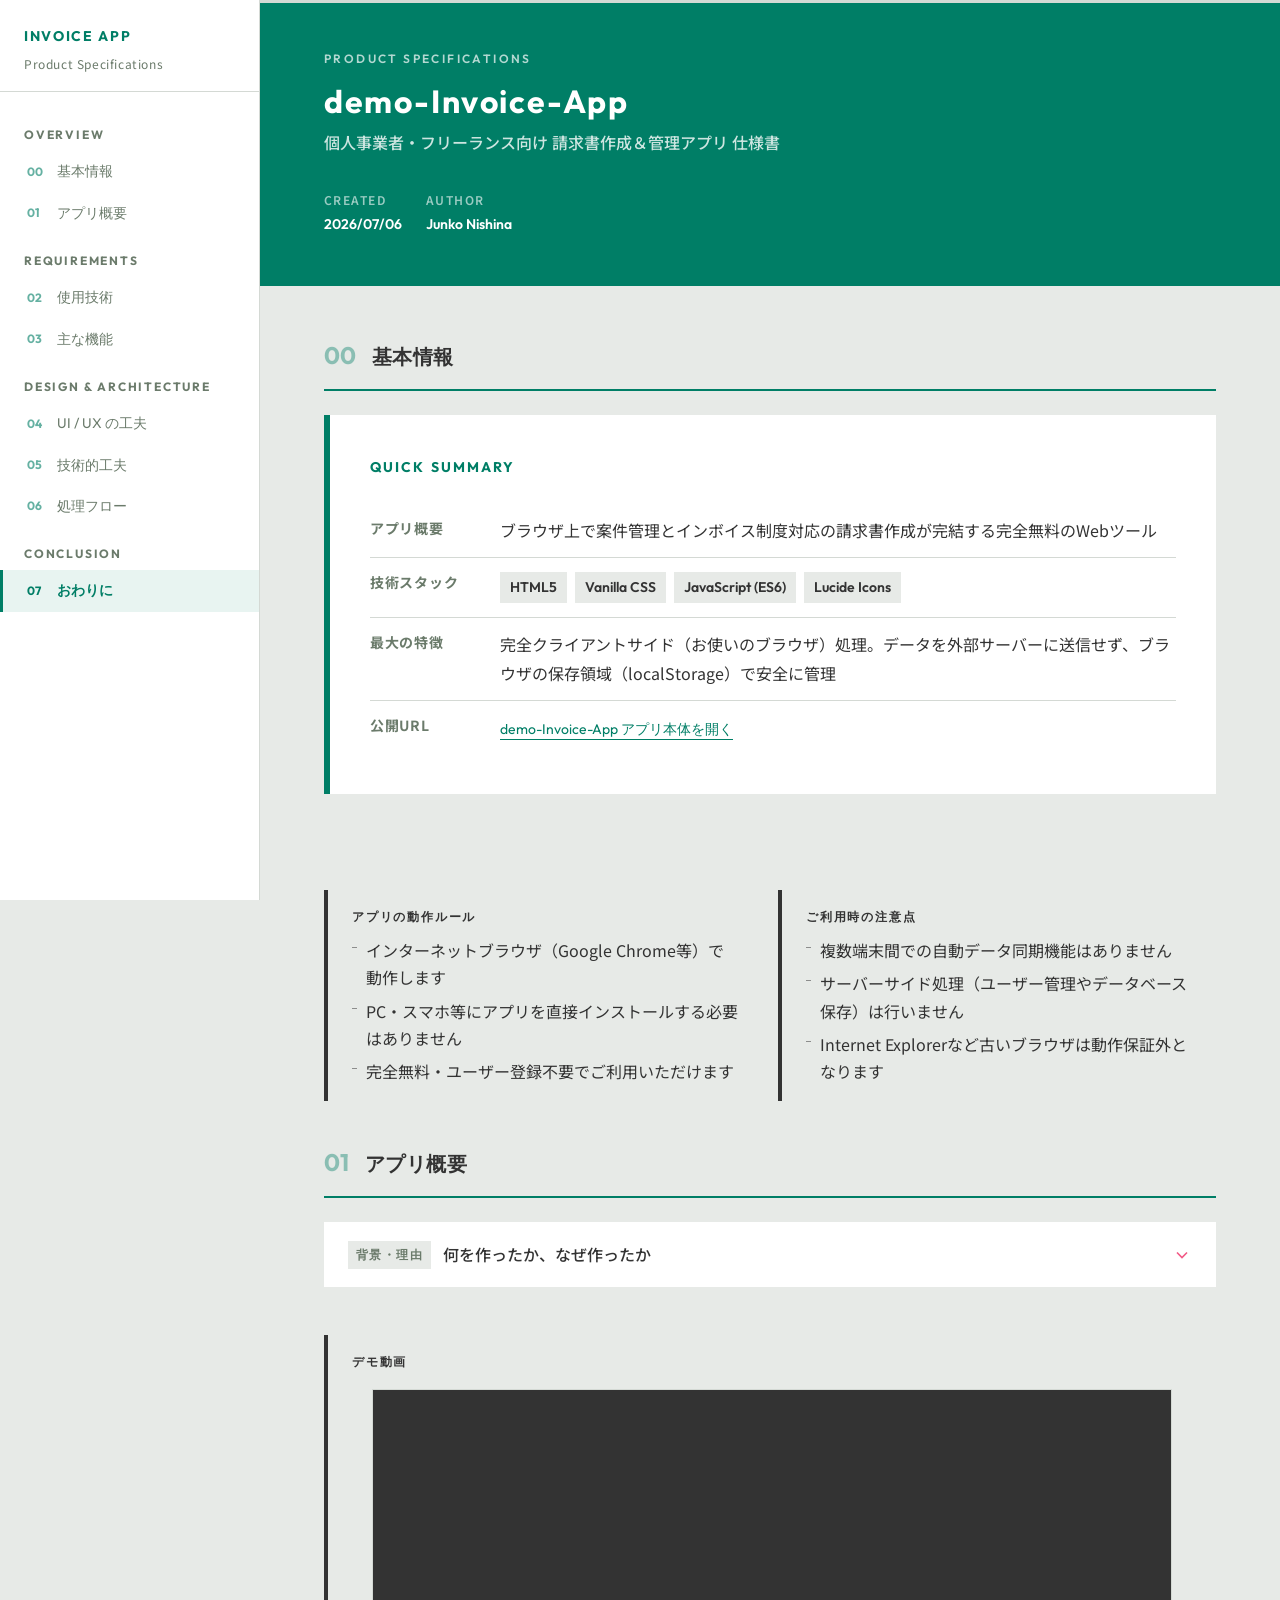
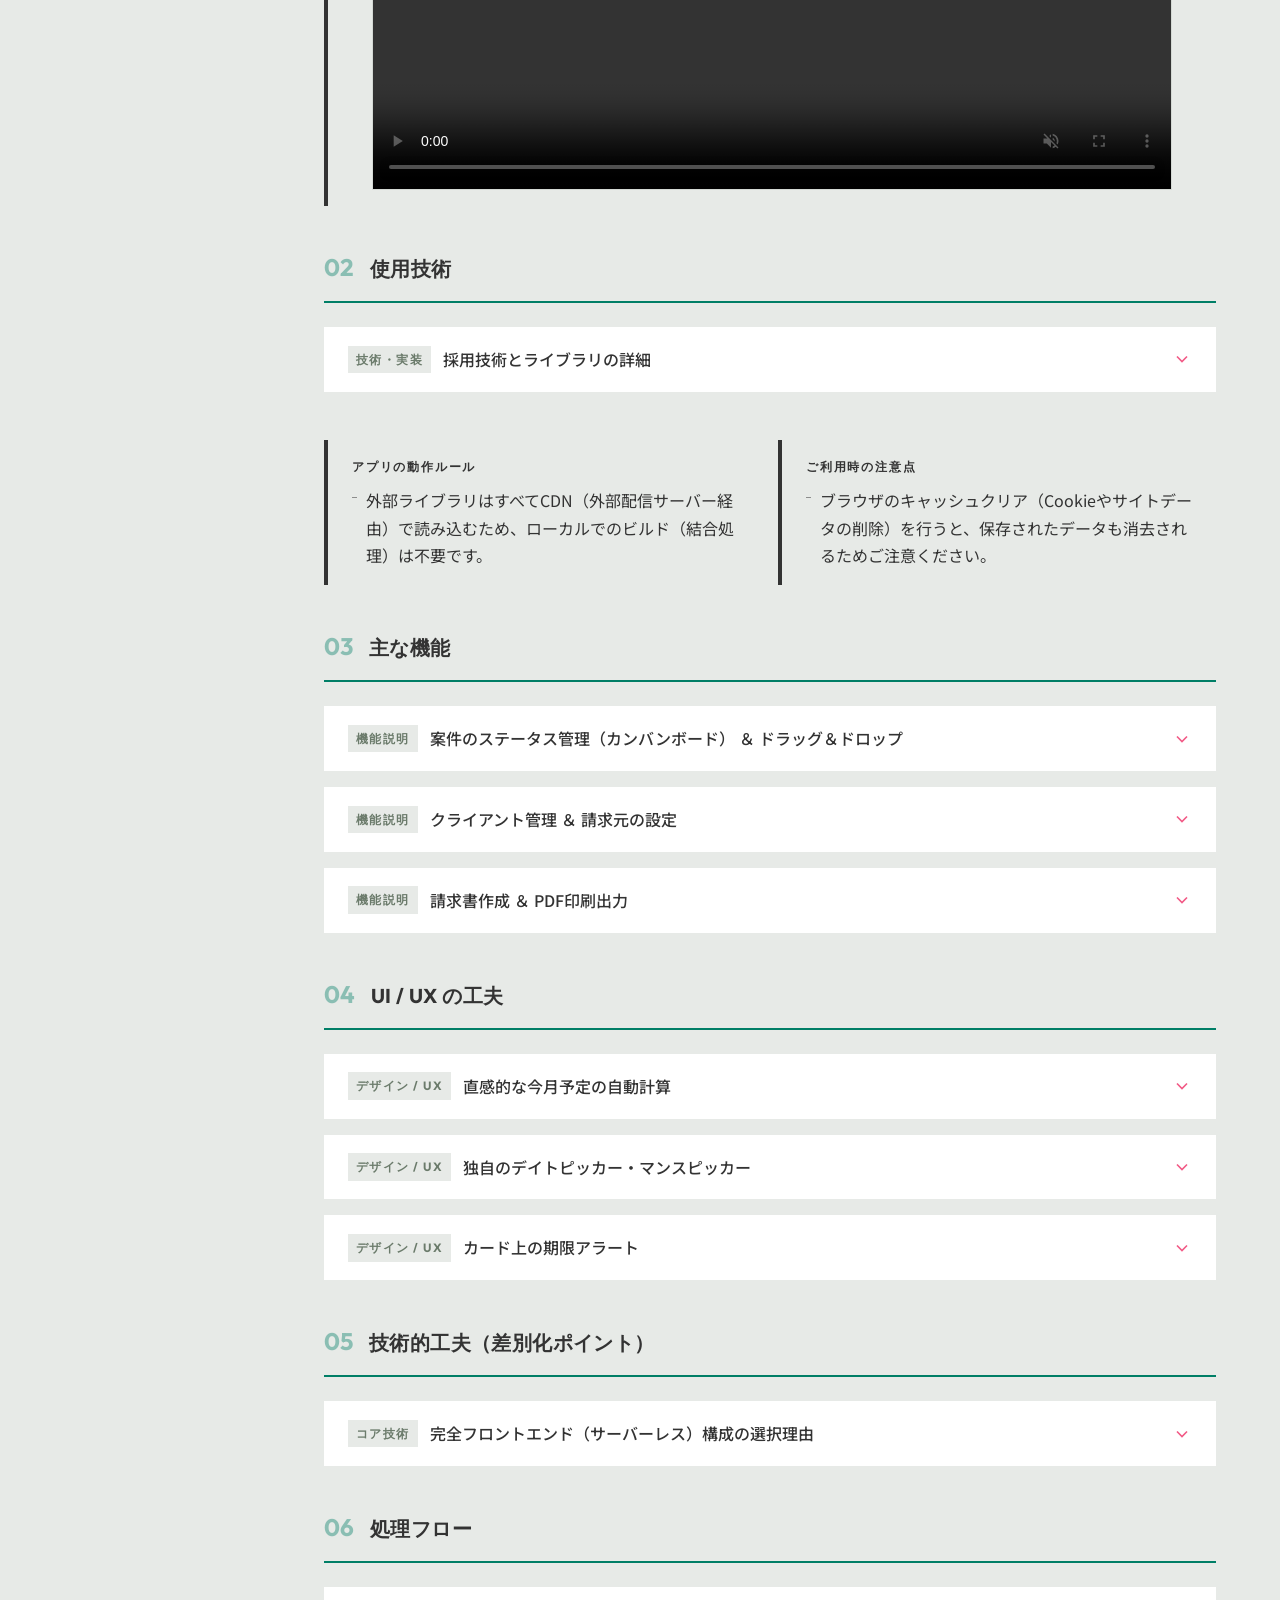
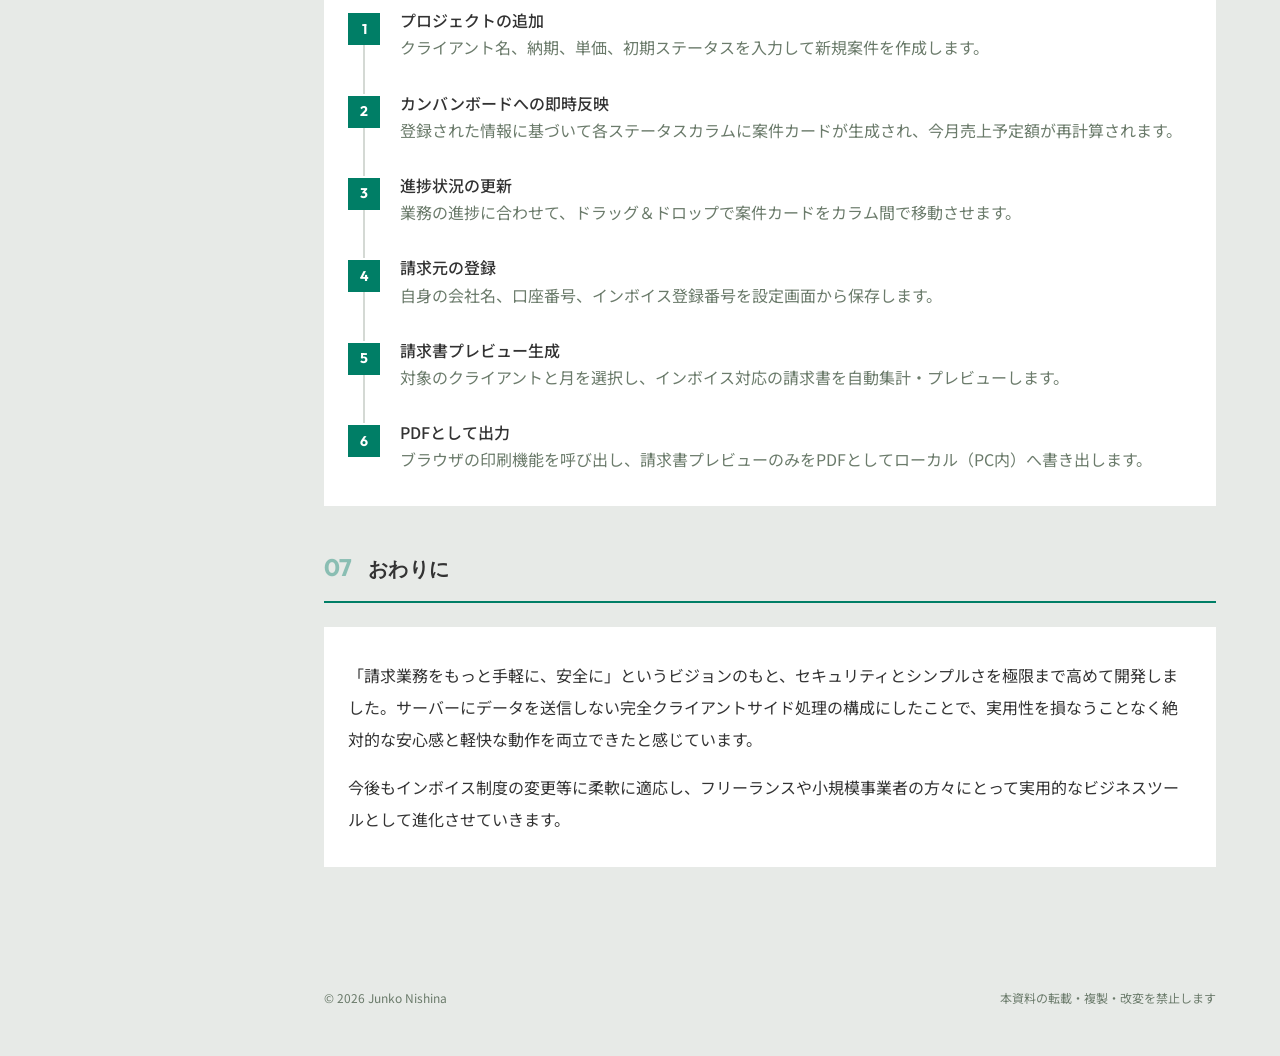
==== spec.html @ 84c7ccb5 "初回コミット" ====
<!DOCTYPE html>
<html lang="ja">
<head>
<meta charset="UTF-8">
<meta name="viewport" content="width=device-width, initial-scale=1.0">
<link rel="icon" href="favicon.png" type="image/png">
<link rel="apple-touch-icon" href="apple-touch-icon.png">
<title>仕様書 | INVOICE APP</title>
<link rel="preconnect" href="https://fonts.googleapis.com">
<link rel="preconnect" href="https://fonts.gstatic.com" crossorigin>
<link href="https://fonts.googleapis.com/css2?family=Noto+Sans+JP:wght@400;500;700&family=Outfit:wght@400;600;700&display=swap" rel="stylesheet">
<style>
  /* =============================================
     RESET & BASE
  ============================================= */
  *, *::before, *::after { box-sizing: border-box; margin: 0; padding: 0; }

  :root {
    /* 4色パレット（Junko指定） */
    --color-main:    #007E66;   /* メインカラー（ダークグリーン） */
    --color-base:    #FFFFFF;   /* ベースカラー（白） */
    --color-sub:     #E7EAE7;   /* サブカラー（ライトグレーグリーン） */
    --color-accent:  #F25A86;   /* アクセントカラー（ピンク） */
    --color-text:    #333333;   /* テキストカラー */
    /* 派生色（4色から計算） */
    --color-text-sub:      #6B7B6B;   /* --color-sub を暗くした補助テキスト */
    --color-border:        #D4D9D4;   /* --color-sub を少し濃くしたボーダー */
    --color-main-light:    #E8F4F1;   /* --color-main の極薄 */
    --color-accent-light:  #FDEEF4;   /* --color-accent の極薄 */
    --font-base:     'Noto Sans JP', 'Segoe UI', 'Hiragino Kaku Gothic ProN', 'Hiragino Sans', 'Yu Gothic', 'Meiryo', sans-serif;
    --font-accent:   'Outfit', 'Segoe UI', -apple-system, sans-serif;
    --sidebar-width: 260px;
  }

  html { scroll-behavior: smooth; }

  body {
    font-family: var(--font-base);
    font-size: 16px;
    line-height: 1.8;
    color: var(--color-text);
    background: var(--color-sub);
    min-height: 100vh;
  }

  /* =============================================
     LAYOUT SHELL
  ============================================= */
  .layout {
    display: flex;
    min-height: 100vh;
  }

  /* =============================================
     SIDEBAR
  ============================================= */
  .sidebar {
    position: fixed;
    top: 0;
    left: 0;
    width: var(--sidebar-width);
    height: 100vh;
    background: var(--color-base);
    display: flex;
    flex-direction: column;
    overflow: hidden;
    z-index: 100;
    border-right: 1px solid var(--color-border);
  }

  .sidebar__brand {
    padding: 24px 24px 16px;
    border-bottom: 1px solid var(--color-border);
    flex-shrink: 0;
  }

  .sidebar__app-name {
    font-family: var(--font-accent);
    font-size: 14px;
    font-weight: 700;
    letter-spacing: 0.12em;
    color: var(--color-main);
    text-transform: uppercase;
    text-decoration: none;
    display: block;
    opacity: 1;
    transition: opacity 0.15s;
  }

  .sidebar__app-name:hover {
    opacity: 0.7;
  }

  .sidebar__doc-type {
    font-size: 12px;
    color: var(--color-text-sub);
    letter-spacing: 0.05em;
    margin-top: 4px;
  }

  .sidebar__nav {
    flex: 1;
    overflow-y: auto;
    padding: 16px 0 24px;
  }

  .sidebar__nav::-webkit-scrollbar { width: 4px; }
  .sidebar__nav::-webkit-scrollbar-track { background: transparent; }
  .sidebar__nav::-webkit-scrollbar-thumb { background: var(--color-border); }

  .nav__section-label {
    font-family: var(--font-accent);
    font-size: 12px;
    font-weight: 700;
    letter-spacing: 0.15em;
    color: var(--color-text-sub);
    text-transform: uppercase;
    padding: 16px 24px 6px;
  }

  .nav__item {
    display: flex;
    align-items: center;
    gap: 10px;
    padding: 8px 24px;
    font-family: var(--font-accent);
    font-size: 14px;
    color: var(--color-text-sub);
    text-decoration: none;
    cursor: pointer;
    transition: background 0.15s, color 0.15s;
    border-left: 3px solid transparent;
  }

  .nav__item:hover {
    background: var(--color-sub);
    color: var(--color-text);
  }

  .nav__item.is-active {
    background: var(--color-main-light);
    color: var(--color-main);
    border-left-color: var(--color-main);
    font-weight: 700;
  }

  .nav__item-num {
    font-family: var(--font-accent);
    font-size: 12px;
    font-weight: 700;
    color: var(--color-main);
    opacity: 0.6;
    min-width: 20px;
  }

  .nav__item.is-active .nav__item-num { opacity: 1; }

  /* =============================================
     MAIN CONTENT
  ============================================= */
  .main {
    margin-left: var(--sidebar-width);
    flex: 1;
    min-width: 0;
  }

  /* =============================================
     PAGE HEADER
  ============================================= */
  .page-header {
    background: var(--color-main);
    padding: 48px 64px;
  }

  .page-header__eyebrow {
    font-family: var(--font-accent);
    font-size: 12px;
    font-weight: 600;
    letter-spacing: 0.2em;
    color: rgba(255,255,255,0.7);
    text-transform: uppercase;
    margin-bottom: 12px;
  }

  .page-header__title {
    font-family: var(--font-accent);
    font-size: 32px;
    font-weight: 700;
    color: var(--color-base);
    letter-spacing: 0.05em;
    line-height: 1.2;
  }

  .page-header__subtitle {
    font-size: 16px;
    color: rgba(255,255,255,0.8);
    margin-top: 8px;
    font-weight: 500;
  }

  .page-header__meta {
    display: flex;
    gap: 24px;
    margin-top: 32px;
    flex-wrap: wrap;
  }

  .meta-badge {
    display: flex;
    flex-direction: column;
    gap: 2px;
  }

  .meta-badge__label {
    font-size: 12px;
    letter-spacing: 0.12em;
    color: rgba(255,255,255,0.6);
    text-transform: uppercase;
    font-weight: 600;
  }

  .meta-badge__value {
    font-family: var(--font-accent);
    font-size: 14px;
    color: var(--color-base);
    font-weight: 600;
  }

  /* =============================================
     CONTENT AREA
  ============================================= */
  .content {
    padding: 48px 64px;
  }

  /* =============================================
     APP CARD (Section 0)
  ============================================= */
  .app-card {
    background: var(--color-base);
    padding: 40px;
    margin-bottom: 48px;
    border-left: 6px solid var(--color-main);
  }

  .app-card__title {
    font-family: var(--font-accent);
    font-size: 14px;
    font-weight: 700;
    letter-spacing: 0.15em;
    color: var(--color-main);
    text-transform: uppercase;
    margin-bottom: 24px;
  }

  .app-card__table {
    width: 100%;
    border-collapse: collapse;
  }

  .app-card__table tr {
    border-bottom: 1px solid var(--color-border);
  }

  .app-card__table tr:last-child { border-bottom: none; }

  .app-card__table th {
    font-size: 14px;
    font-weight: 700;
    color: var(--color-text-sub);
    letter-spacing: 0.05em;
    padding: 12px 16px 12px 0;
    text-align: left;
    white-space: nowrap;
    width: 130px;
    vertical-align: top;
  }

  .app-card__table td {
    font-size: 16px;
    color: var(--color-text);
    padding: 12px 0;
    vertical-align: top;
  }

  .tech-tag {
    display: inline-block;
    background: var(--color-sub);
    color: var(--color-text);
    font-size: 14px;
    padding: 3px 10px;
    font-family: var(--font-accent);
    font-weight: 600;
    margin: 2px 4px 2px 0;
  }

  .url-link {
    font-family: var(--font-accent);
    font-size: 14px;
    color: var(--color-main);
    text-decoration: none;
    border-bottom: 1px solid var(--color-main);
    padding-bottom: 1px;
  }

  /* =============================================
     SECTION
  ============================================= */
  .spec-section {
    margin-bottom: 40px;
    scroll-margin-top: 24px;
  }

  .section-header {
    display: flex;
    align-items: baseline;
    gap: 16px;
    margin-bottom: 24px;
    padding-bottom: 12px;
    border-bottom: 2px solid var(--color-main);
  }

  .section-num {
    font-family: var(--font-accent);
    font-size: 24px;
    font-weight: 700;
    color: var(--color-main);
    opacity: 0.4;
  }

  .section-title {
    font-family: var(--font-accent);
    font-size: 20px;
    font-weight: 700;
    color: var(--color-text);
    letter-spacing: 0.02em;
  }

  .section-body {
    display: flex;
    flex-direction: column;
    gap: 16px;
  }

  /* =============================================
     ACCORDION
  ============================================= */
  .accordion {
    background: var(--color-base);
    overflow: hidden;
  }

  .accordion__trigger {
    width: 100%;
    display: flex;
    align-items: center;
    justify-content: space-between;
    padding: 18px 24px;
    background: none;
    border: none;
    cursor: pointer;
    text-align: left;
    gap: 12px;
    transition: background 0.15s;
  }

  .accordion__trigger:hover { background: var(--color-main-light); }

  .accordion__trigger-left {
    display: flex;
    align-items: center;
    gap: 12px;
  }

  .accordion__tag {
    font-family: var(--font-accent);
    font-size: 12px;
    font-weight: 700;
    letter-spacing: 0.12em;
    text-transform: uppercase;
    padding: 3px 8px;
    white-space: nowrap;
    background: var(--color-sub);
    color: var(--color-text-sub);
  }

  .accordion__title {
    font-size: 16px;
    font-weight: 500;
    color: var(--color-text);
  }

  .accordion__icon {
    width: 20px;
    height: 20px;
    flex-shrink: 0;
    color: var(--color-accent);
    transition: transform 0.25s ease;
  }

  .accordion.is-open .accordion__icon { transform: rotate(180deg); }

  .accordion__body {
    display: none;
    padding: 12px 24px 24px;
    animation: fadeIn 0.2s ease;
  }

  .accordion.is-open .accordion__body { display: block; }

  @keyframes fadeIn {
    from { opacity: 0; transform: translateY(-4px); }
    to   { opacity: 1; transform: translateY(0); }
  }

  .accordion__body p {
    font-size: 16px;
    line-height: 1.9;
    color: var(--color-text);
    margin-bottom: 12px;
  }

  .accordion__body p:last-child { margin-bottom: 0; }

  /* =============================================
     SPEC BLOCKS
  ============================================= */
  .block-grid {
    display: grid;
    grid-template-columns: 1fr 1fr;
    gap: 16px;
  }

  .spec-block {
    padding: 16px 24px;
    background: transparent;
    border-left: 4px solid var(--color-text);
  }

  .accordion + .spec-block,
  .accordion + .block-grid,
  .app-card + .spec-block,
  .app-card + .block-grid {
    margin-top: 32px;
  }

  .spec-block__label {
    font-family: var(--font-accent);
    font-size: 12px;
    font-weight: 700;
    letter-spacing: 0.15em;
    text-transform: uppercase;
    margin-bottom: 10px;
    color: var(--color-text);
  }

  .spec-block ul {
    list-style: none;
    display: flex;
    flex-direction: column;
    gap: 6px;
  }

  .spec-block li {
    font-size: 16px;
    line-height: 1.7;
    color: var(--color-text);
    padding-left: 14px;
    position: relative;
  }

  .spec-block li::before {
    content: '';
    position: absolute;
    left: 0;
    top: 10px;
    width: 5px;
    height: 1px;
    background: currentColor;
    opacity: 0.5;
  }

  /* =============================================
     FLOW DIAGRAM
  ============================================= */
  .flow {
    display: flex;
    flex-direction: column;
    gap: 0;
    background: var(--color-base);
    padding: 24px 24px 32px;
  }

  .flow-step {
    display: flex;
    align-items: flex-start;
    gap: 20px;
  }

  .flow-step__left {
    display: flex;
    flex-direction: column;
    align-items: center;
    flex-shrink: 0;
    align-self: stretch;
  }

  .flow-step__num {
    width: 32px;
    height: 32px;
    background: var(--color-main);
    color: var(--color-base);
    font-family: var(--font-accent);
    font-size: 14px;
    font-weight: 700;
    display: flex;
    align-items: center;
    justify-content: center;
    flex-shrink: 0;
    margin-top: 2px;
  }

  .flow-step__line {
    width: 2px;
    flex: 1;
    min-height: 32px;
    background: var(--color-border);
    margin: 0 auto;
  }

  .flow-step:last-child .flow-step__line { display: none; }

  .flow-step__content {
    padding-top: 0;
    padding-bottom: 32px;
  }

  .flow-step:last-child .flow-step__content { padding-bottom: 0; }

  .flow-step__title {
    font-size: 16px;
    font-weight: 500;
    color: var(--color-text);
    margin-bottom: 4px;
    line-height: 1.2;
  }

  .flow-step__desc {
    font-size: 16px;
    color: var(--color-text-sub);
    line-height: 1.7;
  }

  .demo-video-wrapper {
    position: relative;
    width: 100%;
    max-width: 800px;
    margin: 16px auto 0 auto;
  }

  .demo-video-wrapper video {
    width: 100%;
    height: auto;
    display: block;
    border: 1px solid var(--color-border);
  }

  /* =============================================
     PAGE FOOTER
  ============================================= */
  .page-footer {
    padding: 32px 64px 48px;
    display: flex;
    justify-content: space-between;
    align-items: center;
    font-size: 12px;
    color: var(--color-text-sub);
  }

  /* =============================================
     PROGRESS BAR
  ============================================= */
  .reading-progress {
    position: fixed;
    top: 0;
    left: var(--sidebar-width);
    right: 0;
    height: 3px;
    background: var(--color-border);
    z-index: 200;
  }

  .reading-progress__bar {
    height: 100%;
    background: var(--color-main);
    width: 0%;
    transition: width 0.1s linear;
  }

  /* =============================================
     RESPONSIVE
  ============================================= */
  @media (min-width: 1440px) {
    :root { --sidebar-width: 280px; }
    .content { padding: 56px 80px; }
    .page-header { padding: 56px 80px; }
    .page-footer { padding: 24px 80px; }
  }

  @media (max-width: 1023px) {
    :root { --sidebar-width: 220px; }
    .content { padding: 32px 40px; }
    .page-header { padding: 40px; }
    .page-footer { padding: 20px 40px; }
    .block-grid { grid-template-columns: 1fr; }
  }

  @media (max-width: 767px) {
    .sidebar {
      transform: translateX(-100%);
      transition: transform 0.3s ease;
    }
    .sidebar.is-open { transform: translateX(0); }

    .main { margin-left: 0; }
    .page-footer {
      padding: 16px 20px 24px;
      flex-direction: column;
      gap: 4px;
      text-align: center;
      font-size: 11px;
    }
    .reading-progress { left: 0; }
    .page-header { padding: 56px 20px 32px; }
    .page-header__title { font-size: 24px; }
    .section-title { font-size: 16px; }
    .section-num { font-size: 18px; }
    .accordion__title, .flow-step__title { font-size: 14px; }
    .accordion__body p, .spec-block li, .flow-step__desc, .app-card__table td, #sec-7 .section-body p { font-size: 14px; }
    .nav__item, .app-card__table th, .meta-badge__value, .tech-tag, .url-link, .flow-step__num { font-size: 13px; }
    .sidebar__doc-type, .nav__section-label, .nav__item-num, .meta-badge__label, .accordion__tag, .spec-block__label { font-size: 11px; }
    .content { padding: 24px 20px; }

    .menu-toggle {
      display: flex !important;
    }
  }

  /* =============================================
     UI BUTTONS (MOBILE ONLY)
  ============================================= */
  .menu-toggle {
    position: fixed;
    top: 12px;
    right: 12px;
    width: 40px;
    height: 40px;
    background: var(--color-main);
    color: var(--color-base);
    border: none;
    display: none;
    align-items: center;
    justify-content: center;
    z-index: 300;
    cursor: pointer;
  }

  .menu-toggle svg {
    width: 24px;
    height: 24px;
    fill: none;
    stroke: currentColor;
    stroke-width: 2;
  }

  .scroll-top-btn {
    position: fixed;
    bottom: 20px;
    right: 20px;
    width: 44px;
    height: 44px;
    background: var(--color-main);
    color: var(--color-base);
    border: none;
    border-radius: 0;
    display: none;
    align-items: center;
    justify-content: center;
    z-index: 200;
    cursor: pointer;
    opacity: 0;
    transform: translateY(10px);
    transition: opacity 0.25s, transform 0.25s;
  }

  .scroll-top-btn.is-visible {
    opacity: 1;
    transform: translateY(0);
  }

  .scroll-top-btn svg {
    width: 20px;
    height: 20px;
    fill: none;
    stroke: currentColor;
    stroke-width: 2;
  }

  /* OVERLAY FOR MOBILE SIDEBAR */
  .sidebar-overlay {
    position: fixed;
    top: 0;
    left: 0;
    width: 100vw;
    height: 100vh;
    background: rgba(0,0,0,0.4);
    z-index: 90;
    display: none;
  }

  .sidebar-overlay.is-active {
    display: block;
  }

  /* =============================================
     PRINT STYLES
  ============================================= */
  @media print {
    .sidebar, .reading-progress, .menu-toggle, .scroll-top-btn, .sidebar-overlay { display: none !important; }
    .main { margin-left: 0; }
    .accordion__body { display: block !important; }
    .accordion__icon { display: none; }
    .page-header { background: none; padding: 0 0 24px; border-bottom: 2px solid #000; }
    .page-header__title, .page-header__subtitle { color: #000; }
  }
</style>
</head>
<body>

<!-- READING PROGRESS -->
<div class="reading-progress" role="progressbar" aria-valuemin="0" aria-valuemax="100">
  <div class="reading-progress__bar" id="progressBar"></div>
</div>

<!-- MOBILE MENU TOGGLE -->
<button class="menu-toggle" id="menuToggle" aria-label="メニューを開閉する" aria-controls="sidebar">
  <svg viewBox="0 0 24 24"><path d="M3 12h18M3 6h18M3 18h18" stroke-linecap="round"/></svg>
</button>

<div class="sidebar-overlay" id="overlay"></div>

<!-- SHELL LAYOUT -->
<div class="layout">

  <!-- SIDEBAR (NAVIGATION) -->
  <aside class="sidebar" id="sidebar">
    <div class="sidebar__brand">
      <a href="#" class="sidebar__app-name">Invoice App</a>
      <div class="sidebar__doc-type">Product Specifications</div>
    </div>
    <nav class="sidebar__nav">
      <div class="nav__section-label">Overview</div>
      <a class="nav__item" id="nav-0" href="#sec-0">
        <span class="nav__item-num">00</span> 基本情報
      </a>
      <a class="nav__item" id="nav-1" href="#sec-1">
        <span class="nav__item-num">01</span> アプリ概要
      </a>

      <div class="nav__section-label">Requirements</div>
      <a class="nav__item" id="nav-2" href="#sec-2">
        <span class="nav__item-num">02</span> 使用技術
      </a>
      <a class="nav__item" id="nav-3" href="#sec-3">
        <span class="nav__item-num">03</span> 主な機能
      </a>

      <div class="nav__section-label">Design & Architecture</div>
      <a class="nav__item" id="nav-4" href="#sec-4">
        <span class="nav__item-num">04</span> UI / UX の工夫
      </a>
      <a class="nav__item" id="nav-5" href="#sec-5">
        <span class="nav__item-num">05</span> 技術的工夫
      </a>
      <a class="nav__item" id="nav-6" href="#sec-6">
        <span class="nav__item-num">06</span> 処理フロー
      </a>

      <div class="nav__section-label">Conclusion</div>
      <a class="nav__item" id="nav-7" href="#sec-7">
        <span class="nav__item-num">07</span> おわりに
      </a>
    </nav>
  </aside>

  <!-- MAIN COLUMN -->
  <div class="main">

    <!-- PAGE HEADER -->
    <header class="page-header">
      <div class="page-header__eyebrow">Product Specifications</div>
      <h1 class="page-header__title">demo-Invoice-App</h1>
      <p class="page-header__subtitle">個人事業者・フリーランス向け 請求書作成＆管理アプリ 仕様書</p>
      <div class="page-header__meta">
        <div class="meta-badge">
          <span class="meta-badge__label">Created</span>
          <span class="meta-badge__value">2026/07/06</span>
        </div>
        <div class="meta-badge">
          <span class="meta-badge__label">Author</span>
          <span class="meta-badge__value">Junko Nishina</span>
        </div>
      </div>
    </header>

    <!-- CONTENT AREA -->
    <main class="content">

      <!-- ================================
           SECTION 0: 基本情報
      ================================ -->
      <section class="spec-section" id="sec-0" aria-labelledby="title-0">
        <div class="section-header">
          <span class="section-num">00</span>
          <h2 class="section-title" id="title-0">基本情報</h2>
        </div>
        <div class="section-body">
          <div class="app-card">
            <div class="app-card__title">Quick Summary</div>
            <table class="app-card__table">
              <tr>
                <th>アプリ概要</th>
                <td>ブラウザ上で案件管理とインボイス制度対応の請求書作成が完結する完全無料のWebツール</td>
              </tr>
              <tr>
                <th>技術スタック</th>
                <td>
                  <span class="tech-tag">HTML5</span>
                  <span class="tech-tag">Vanilla CSS</span>
                  <span class="tech-tag">JavaScript (ES6)</span>
                  <span class="tech-tag">Lucide Icons</span>
                </td>
              </tr>
              <tr>
                <th>最大の特徴</th>
                <td>完全クライアントサイド（お使いのブラウザ）処理。データを外部サーバーに送信せず、ブラウザの保存領域（localStorage）で安全に管理</td>
              </tr>
              <tr>
                <th>公開URL</th>
                <td><a href="./index.html" class="url-link">demo-Invoice-App アプリ本体を開く</a></td>
              </tr>
            </table>
          </div>

          <div class="block-grid">
            <div class="spec-block spec-block--premise">
              <div class="spec-block__label">アプリの動作ルール</div>
              <ul>
                <li>インターネットブラウザ（Google Chrome等）で動作します</li>
                <li>PC・スマホ等にアプリを直接インストールする必要はありません</li>
                <li>完全無料・ユーザー登録不要でご利用いただけます</li>
              </ul>
            </div>
            <div class="spec-block spec-block--constraint">
              <div class="spec-block__label">ご利用時の注意点</div>
              <ul>
                <li>複数端末間での自動データ同期機能はありません</li>
                <li>サーバーサイド処理（ユーザー管理やデータベース保存）は行いません</li>
                <li>Internet Explorerなど古いブラウザは動作保証外となります</li>
              </ul>
            </div>
          </div>
        </div>
      </section>

      <!-- ================================
           SECTION 1: アプリ概要
      ================================ -->
      <section class="spec-section" id="sec-1" aria-labelledby="title-1">
        <div class="section-header">
          <span class="section-num">01</span>
          <h2 class="section-title" id="title-1">アプリ概要</h2>
        </div>
        <div class="section-body">
          <div class="accordion">
            <div class="accordion__trigger" aria-expanded="false" role="button" tabindex="0">
              <div class="accordion__trigger-left">
                <span class="accordion__tag accordion__tag--rationale">背景・理由</span>
                <span class="accordion__title">何を作ったか、なぜ作ったか</span>
              </div>
              <svg class="accordion__icon" viewBox="0 0 24 24" fill="none" stroke="currentColor" stroke-width="2"><path d="M6 9l6 6 6-6"/></svg>
            </div>
            <div class="accordion__body">
              <p><strong>何を作ったか：</strong><br>個人事業主や小規模事業者が、日々の案件管理（ステータス追跡）から、インボイス制度（適格請求書等保存方式）に準拠した請求書の作成・PDF出力までをブラウザだけで簡単に行えるツールです。</p>
              <p><strong>背景と課題：</strong><br>フリーランスや小規模事業者にとって、案件の進捗管理と請求書発行は必須業務ですが、専用の有料ツールを導入するほどではない場合があります。また、一般的なクラウド請求書サービスは有料またはデータ登録に上限があり、無料のExcelテンプレート等は手動管理の手間や入力ミスの懸念があります。</p>
              <p><strong>解決策：</strong><br>ログインやサーバー送信を行わず、完全にブラウザ内だけでセキュア（安全）かつ軽快に動作する管理ボード一体型の請求書作成ツールを開発しました。</p>
            </div>
          </div>

          <div class="spec-block">
            <div class="spec-block__label">デモ動画</div>
            <div class="demo-video-wrapper">
              <video src="demo.mp4" preload="metadata" autoplay loop muted playsinline controls>
                お使いのブラウザは動画の再生に対応していません。
              </video>
            </div>
          </div>
        </div>
      </section>

      <!-- ================================
           SECTION 2: 使用技術
      ================================ -->
      <section class="spec-section" id="sec-2" aria-labelledby="title-2">
        <div class="section-header">
          <span class="section-num">02</span>
          <h2 class="section-title" id="title-2">使用技術</h2>
        </div>
        <div class="section-body">
          <div class="accordion">
            <div class="accordion__trigger" aria-expanded="false" role="button" tabindex="0">
              <div class="accordion__trigger-left">
                <span class="accordion__tag accordion__tag--tech">技術・実装</span>
                <span class="accordion__title">採用技術とライブラリの詳細</span>
              </div>
              <svg class="accordion__icon" viewBox="0 0 24 24" fill="none" stroke="currentColor" stroke-width="2"><path d="M6 9l6 6 6-6"/></svg>
            </div>
            <div class="accordion__body">
              <p><strong>HTML5 & Vanilla CSS:</strong><br>フレームワーク（デザインの雛形）を使用せず、クリーンで軽量なCSSコードで全体のレイアウトを構築しています。これにより、PC・スマホどちらでも見やすいレスポンシブ（画面幅自動調整）デザインを実現しました。</p>
              <p><strong>JavaScript (ES6) & localStorage:</strong><br>フロントエンド（ブラウザ上）のスクリプト処理のみで、すべてのデータの追加・更新・削除・並び替え（ドラッグ＆ドロップ）およびlocalStorage（ブラウザ専用のデータ記憶機能）への自動保存を実現しています。</p>
              <p><strong>Lucide Icons:</strong><br>オープンソースの軽量でスタイリッシュなベクター（拡大縮小しても荒れない）アイコンを画面に配置しています。</p>
            </div>
          </div>

          <div class="block-grid">
            <div class="spec-block spec-block--premise">
              <div class="spec-block__label">アプリの動作ルール</div>
              <ul>
                <li>外部ライブラリはすべてCDN（外部配信サーバー経由）で読み込むため、ローカルでのビルド（結合処理）は不要です。</li>
              </ul>
            </div>
            <div class="spec-block spec-block--constraint">
              <div class="spec-block__label">ご利用時の注意点</div>
              <ul>
                <li>ブラウザのキャッシュクリア（Cookieやサイトデータの削除）を行うと、保存されたデータも消去されるためご注意ください。</li>
              </ul>
            </div>
          </div>
        </div>
      </section>

      <!-- ================================
           SECTION 3: 主な機能
      ================================ -->
      <section class="spec-section" id="sec-3" aria-labelledby="title-3">
        <div class="section-header">
          <span class="section-num">03</span>
          <h2 class="section-title" id="title-3">主な機能</h2>
        </div>
        <div class="section-body">
          <div class="accordion">
            <div class="accordion__trigger" aria-expanded="false" role="button" tabindex="0">
              <div class="accordion__trigger-left">
                <span class="accordion__tag accordion__tag--feature">機能説明</span>
                <span class="accordion__title">案件のステータス管理（カンバンボード） ＆ ドラッグ＆ドロップ</span>
              </div>
              <svg class="accordion__icon" viewBox="0 0 24 24" fill="none" stroke="currentColor" stroke-width="2"><path d="M6 9l6 6 6-6"/></svg>
            </div>
            <div class="accordion__body">
              <p>「未着手」「対応中」「請求済み」「入金済み」の4つのステータス列に案件カードを配置し、進捗状況を視覚的に把握できます。マウス操作で案件カードを隣のカラムにドラッグするだけで、ステータスが即座に変更・保存されます。</p>
            </div>
          </div>

          <div class="accordion">
            <div class="accordion__trigger" aria-expanded="false" role="button" tabindex="0">
              <div class="accordion__trigger-left">
                <span class="accordion__tag accordion__tag--feature">機能説明</span>
                <span class="accordion__title">クライアント管理 ＆ 請求元の設定</span>
              </div>
              <svg class="accordion__icon" viewBox="0 0 24 24" fill="none" stroke="currentColor" stroke-width="2"><path d="M6 9l6 6 6-6"/></svg>
            </div>
            <div class="accordion__body">
              <p>よく取引するクライアント（請求先）の一覧を作成・編集できます。ここで変更した名前は、登録済みの全案件に連動して自動反映されます。</p>
              <p>また、自身の会社名/屋号、振込先口座情報に加え、インボイス制度で必須となる「適格請求書発行事業者の登録番号（T+13桁）」を設定・保存できます。</p>
            </div>
          </div>

          <div class="accordion">
            <div class="accordion__trigger" aria-expanded="false" role="button" tabindex="0">
              <div class="accordion__trigger-left">
                <span class="accordion__tag accordion__tag--feature">機能説明</span>
                <span class="accordion__title">請求書作成 ＆ PDF印刷出力</span>
              </div>
              <svg class="accordion__icon" viewBox="0 0 24 24" fill="none" stroke="currentColor" stroke-width="2"><path d="M6 9l6 6 6-6"/></svg>
            </div>
            <div class="accordion__body">
              <p>任意のクライアントと対象月を指定することで、該当月の案件データを自動集計し、インボイス制度に準拠した請求書をプレビュー表示します。</p>
              <p>そのままブラウザの印刷機能を呼び出して、プレビュー画面だけをA4のPDFとしてローカルへ美しく出力（印刷）できます。</p>
            </div>
          </div>
        </div>
      </section>

      <!-- ================================
           SECTION 4: UI / UX の工夫
      ================================ -->
      <section class="spec-section" id="sec-4" aria-labelledby="title-4">
        <div class="section-header">
          <span class="section-num">04</span>
          <h2 class="section-title" id="title-4">UI / UX の工夫</h2>
        </div>
        <div class="section-body">
          <div class="accordion">
            <div class="accordion__trigger" aria-expanded="false" role="button" tabindex="0">
              <div class="accordion__trigger-left">
                <span class="accordion__tag accordion__tag--design">デザイン / UX</span>
                <span class="accordion__title">直感的な今月予定の自動計算</span>
              </div>
              <svg class="accordion__icon" viewBox="0 0 24 24" fill="none" stroke="currentColor" stroke-width="2"><path d="M6 9l6 6 6-6"/></svg>
            </div>
            <div class="accordion__body">
              <p>「対応中」および「請求済み」ステータスの今月納期の案件金額を自動で合算し、ダッシュボード上部にリアルタイム表示します。これにより、今月の売上見込みが一目でわかります。</p>
            </div>
          </div>

          <div class="accordion">
            <div class="accordion__trigger" aria-expanded="false" role="button" tabindex="0">
              <div class="accordion__trigger-left">
                <span class="accordion__tag accordion__tag--design">デザイン / UX</span>
                <span class="accordion__title">独自のデイトピッカー・マンスピッカー</span>
              </div>
              <svg class="accordion__icon" viewBox="0 0 24 24" fill="none" stroke="currentColor" stroke-width="2"><path d="M6 9l6 6 6-6"/></svg>
            </div>
            <div class="accordion__body">
              <p>ブラウザ標準の味気ない入力フォームではなく、全体のモダンなデザインに馴染むカスタムカレンダー（日付・月選択機能）をJavaScriptで内製し、直感的な操作感を実現しました。</p>
            </div>
          </div>

          <div class="accordion">
            <div class="accordion__trigger" aria-expanded="false" role="button" tabindex="0">
              <div class="accordion__trigger-left">
                <span class="accordion__tag accordion__tag--design">デザイン / UX</span>
                <span class="accordion__title">カード上の期限アラート</span>
              </div>
              <svg class="accordion__icon" viewBox="0 0 24 24" fill="none" stroke="currentColor" stroke-width="2"><path d="M6 9l6 6 6-6"/></svg>
            </div>
            <div class="accordion__body">
              <p>今月が納期の案件や、期日を過ぎた「未着手」「対応中」の案件は、期限表示が自動で色分け（赤やオレンジ）され、対応漏れや請求漏れを防ぎます。</p>
            </div>
          </div>
        </div>
      </section>

      <!-- ================================
           SECTION 5: 技術的工夫
      ================================ -->
      <section class="spec-section" id="sec-5" aria-labelledby="title-5">
        <div class="section-header">
          <span class="section-num">05</span>
          <h2 class="section-title" id="title-5">技術的工夫（差別化ポイント）</h2>
        </div>
        <div class="section-body">
          <div class="accordion">
            <div class="accordion__trigger" aria-expanded="false" role="button" tabindex="0">
              <div class="accordion__trigger-left">
                <span class="accordion__tag accordion__tag--tech">コア技術</span>
                <span class="accordion__title">完全フロントエンド（サーバーレス）構成の選択理由</span>
              </div>
              <svg class="accordion__icon" viewBox="0 0 24 24" fill="none" stroke="currentColor" stroke-width="2"><path d="M6 9l6 6 6-6"/></svg>
            </div>
            <div class="accordion__body">
              <p><strong>セキュリティとプライバシーの極大化：</strong><br>請求金額や取引先情報といった極めて機微な情報を扱うため、情報をインターネット上の外部サーバーへ一切送信しない安全設計を採用しました。ブラウザ内の安全な記憶領域（localStorage）だけで処理が完結するため、情報漏洩や他者からの覗き見といったリスクを100%防止しています。</p>
            </div>
          </div>
        </div>
      </section>

      <!-- ================================
           SECTION 6: 処理フロー
      ================================ -->
      <section class="spec-section" id="sec-6" aria-labelledby="title-6">
        <div class="section-header">
          <span class="section-num">06</span>
          <h2 class="section-title" id="title-6">処理フロー</h2>
        </div>
        <div class="section-body">
          <div class="flow">
            <div class="flow-step">
              <div class="flow-step__left">
                <div class="flow-step__num">1</div>
                <div class="flow-step__line"></div>
              </div>
              <div class="flow-step__content">
                <div class="flow-step__title">プロジェクトの追加</div>
                <div class="flow-step__desc">クライアント名、納期、単価、初期ステータスを入力して新規案件を作成します。</div>
              </div>
            </div>
            <div class="flow-step">
              <div class="flow-step__left">
                <div class="flow-step__num">2</div>
                <div class="flow-step__line"></div>
              </div>
              <div class="flow-step__content">
                <div class="flow-step__title">カンバンボードへの即時反映</div>
                <div class="flow-step__desc">登録された情報に基づいて各ステータスカラムに案件カードが生成され、今月売上予定額が再計算されます。</div>
              </div>
            </div>
            <div class="flow-step">
              <div class="flow-step__left">
                <div class="flow-step__num">3</div>
                <div class="flow-step__line"></div>
              </div>
              <div class="flow-step__content">
                <div class="flow-step__title">進捗状況の更新</div>
                <div class="flow-step__desc">業務の進捗に合わせて、ドラッグ＆ドロップで案件カードをカラム間で移動させます。</div>
              </div>
            </div>
            <div class="flow-step">
              <div class="flow-step__left">
                <div class="flow-step__num">4</div>
                <div class="flow-step__line"></div>
              </div>
              <div class="flow-step__content">
                <div class="flow-step__title">請求元の登録</div>
                <div class="flow-step__desc">自身の会社名、口座番号、インボイス登録番号を設定画面から保存します。</div>
              </div>
            </div>
            <div class="flow-step">
              <div class="flow-step__left">
                <div class="flow-step__num">5</div>
                <div class="flow-step__line"></div>
              </div>
              <div class="flow-step__content">
                <div class="flow-step__title">請求書プレビュー生成</div>
                <div class="flow-step__desc">対象のクライアントと月を選択し、インボイス対応の請求書を自動集計・プレビューします。</div>
              </div>
            </div>
            <div class="flow-step">
              <div class="flow-step__left">
                <div class="flow-step__num">6</div>
                <div class="flow-step__line"></div>
              </div>
              <div class="flow-step__content">
                <div class="flow-step__title">PDFとして出力</div>
                <div class="flow-step__desc">ブラウザの印刷機能を呼び出し、請求書プレビューのみをPDFとしてローカル（PC内）へ書き出します。</div>
              </div>
            </div>
          </div>
        </div>
      </section>

      <!-- ================================
           SECTION 7: おわりに
      ================================ -->
      <section class="spec-section" id="sec-7" aria-labelledby="title-7">
        <div class="section-header">
          <span class="section-num">07</span>
          <h2 class="section-title" id="title-7">おわりに</h2>
        </div>
        <div class="section-body">
          <div style="background: var(--color-base); padding: 32px 24px; line-height: 2.0;">
            <p style="margin-bottom: 16px;">「請求業務をもっと手軽に、安全に」というビジョンのもと、セキュリティとシンプルさを極限まで高めて開発しました。サーバーにデータを送信しない完全クライアントサイド処理の構成にしたことで、実用性を損なうことなく絶対的な安心感と軽快な動作を両立できたと感じています。</p>
            <p>今後もインボイス制度の変更等に柔軟に適応し、フリーランスや小規模事業者の方々にとって実用的なビジネスツールとして進化させていきます。</p>
          </div>
        </div>
      </section>

    </main><!-- /content -->

    <!-- PAGE FOOTER -->
    <footer class="page-footer" role="contentinfo">
      <span>© 2026 Junko Nishina</span>
      <span>本資料の転載・複製・改変を禁止します</span>
    </footer>

  </div><!-- /main -->
</div><!-- /layout -->

<!-- BOTTOM BACK TO TOP (MOBILE ONLY) -->
<button class="scroll-top-btn" id="scrollTopBtn" aria-label="ページトップへ戻る">
  <svg viewBox="0 0 24 24"><path d="M18 15l-6-6-6 6" stroke-linecap="round" stroke-linejoin="round"/></svg>
</button>

<script>
  // ======================================================
  // ACCORDION
  // ======================================================
  document.querySelectorAll('.accordion__trigger').forEach(btn => {
    btn.addEventListener('click', () => {
      const accordion = btn.closest('.accordion');
      const isOpen = accordion.classList.contains('is-open');

      accordion.classList.toggle('is-open', !isOpen);
      btn.setAttribute('aria-expanded', String(!isOpen));
    });
    // キーボード操作対応
    btn.addEventListener('keydown', e => {
      if (e.key === 'Enter' || e.key === ' ') {
        e.preventDefault();
        btn.click();
      }
    });
  });

  // ======================================================
  // READING PROGRESS BAR
  // ======================================================
  const progressBar = document.getElementById('progressBar');
  window.addEventListener('scroll', () => {
    const scrollTop = window.scrollY;
    const docHeight = document.documentElement.scrollHeight - window.innerHeight;
    const progress = docHeight > 0 ? (scrollTop / docHeight) * 100 : 0;
    progressBar.style.width = progress + '%';
  });

  // ======================================================
  // SIDEBAR ACTIVE HIGHLIGHT
  // ======================================================
  const sections = Array.from(document.querySelectorAll('.spec-section[id]'));
  const navItems = document.querySelectorAll('.nav__item[id]');

  function updateActiveSection() {
    let currentId = '';
    const scrollY = window.scrollY;
    const windowHeight = window.innerHeight;
    const docHeight = document.documentElement.scrollHeight;

    // ページ下端の場合は強制的に最後のセクションをアクティブ化
    if (scrollY + windowHeight >= docHeight - 5) {
      if (sections.length > 0) {
        currentId = sections[sections.length - 1].id.replace('sec-', '');
      }
    } else {
      // 画面上部から少し下の位置（オフセット）を基準に現在のセクションを判定
      const offset = 150;
      for (const section of sections) {
        if (section.offsetTop - offset <= scrollY) {
          currentId = section.id.replace('sec-', '');
        } else {
          break; // 以降のセクションはまだ到達していない
        }
      }
    }

    if (currentId) {
      navItems.forEach(item => item.classList.remove('is-active'));
      const active = document.getElementById('nav-' + currentId);
      if (active) active.classList.add('is-active');
    }
  }

  window.addEventListener('scroll', updateActiveSection);
  updateActiveSection();

  // ======================================================
  // MOBILE UI CONTROL
  // ======================================================
  const sidebar      = document.getElementById('sidebar');
  const overlay      = document.getElementById('overlay');
  const toggle       = document.getElementById('menuToggle');
  const scrollTopBtn = document.getElementById('scrollTopBtn');

  const isMobile = () => window.innerWidth <= 767;

  function updateMobileUI() {
    const mobile = isMobile();
    toggle.style.display = mobile ? 'flex' : 'none';
    if (!mobile) {
      scrollTopBtn.style.display = 'none';
      sidebar.classList.remove('is-open');
      overlay.classList.remove('is-active');
    } else {
      scrollTopBtn.style.display = 'flex';
    }
  }

  // メニューボタン（右上）
  toggle.addEventListener('click', () => {
    const isOpen = sidebar.classList.contains('is-open');
    sidebar.classList.toggle('is-open', !isOpen);
    overlay.classList.toggle('is-active', !isOpen);
    toggle.setAttribute('aria-expanded', String(!isOpen));
  });

  overlay.addEventListener('click', () => {
    sidebar.classList.remove('is-open');
    overlay.classList.remove('is-active');
    toggle.setAttribute('aria-expanded', 'false');
  });

  // サイドバーリンクをクリックしたらSPでは閉じる
  document.querySelectorAll('.nav__item').forEach(item => {
    item.addEventListener('click', () => {
      if (isMobile()) {
        sidebar.classList.remove('is-open');
        overlay.classList.remove('is-active');
        toggle.setAttribute('aria-expanded', 'false');
      }
    });
  });

  // トップへ戻るボタン
  window.addEventListener('scroll', () => {
    if (isMobile()) {
      scrollTopBtn.classList.toggle('is-visible', window.scrollY > 200);
    }
  });

  scrollTopBtn.addEventListener('click', () => {
    window.scrollTo({ top: 0, behavior: 'smooth' });
  });

  window.addEventListener('resize', updateMobileUI);
  updateMobileUI();
</script>

</body>
</html>
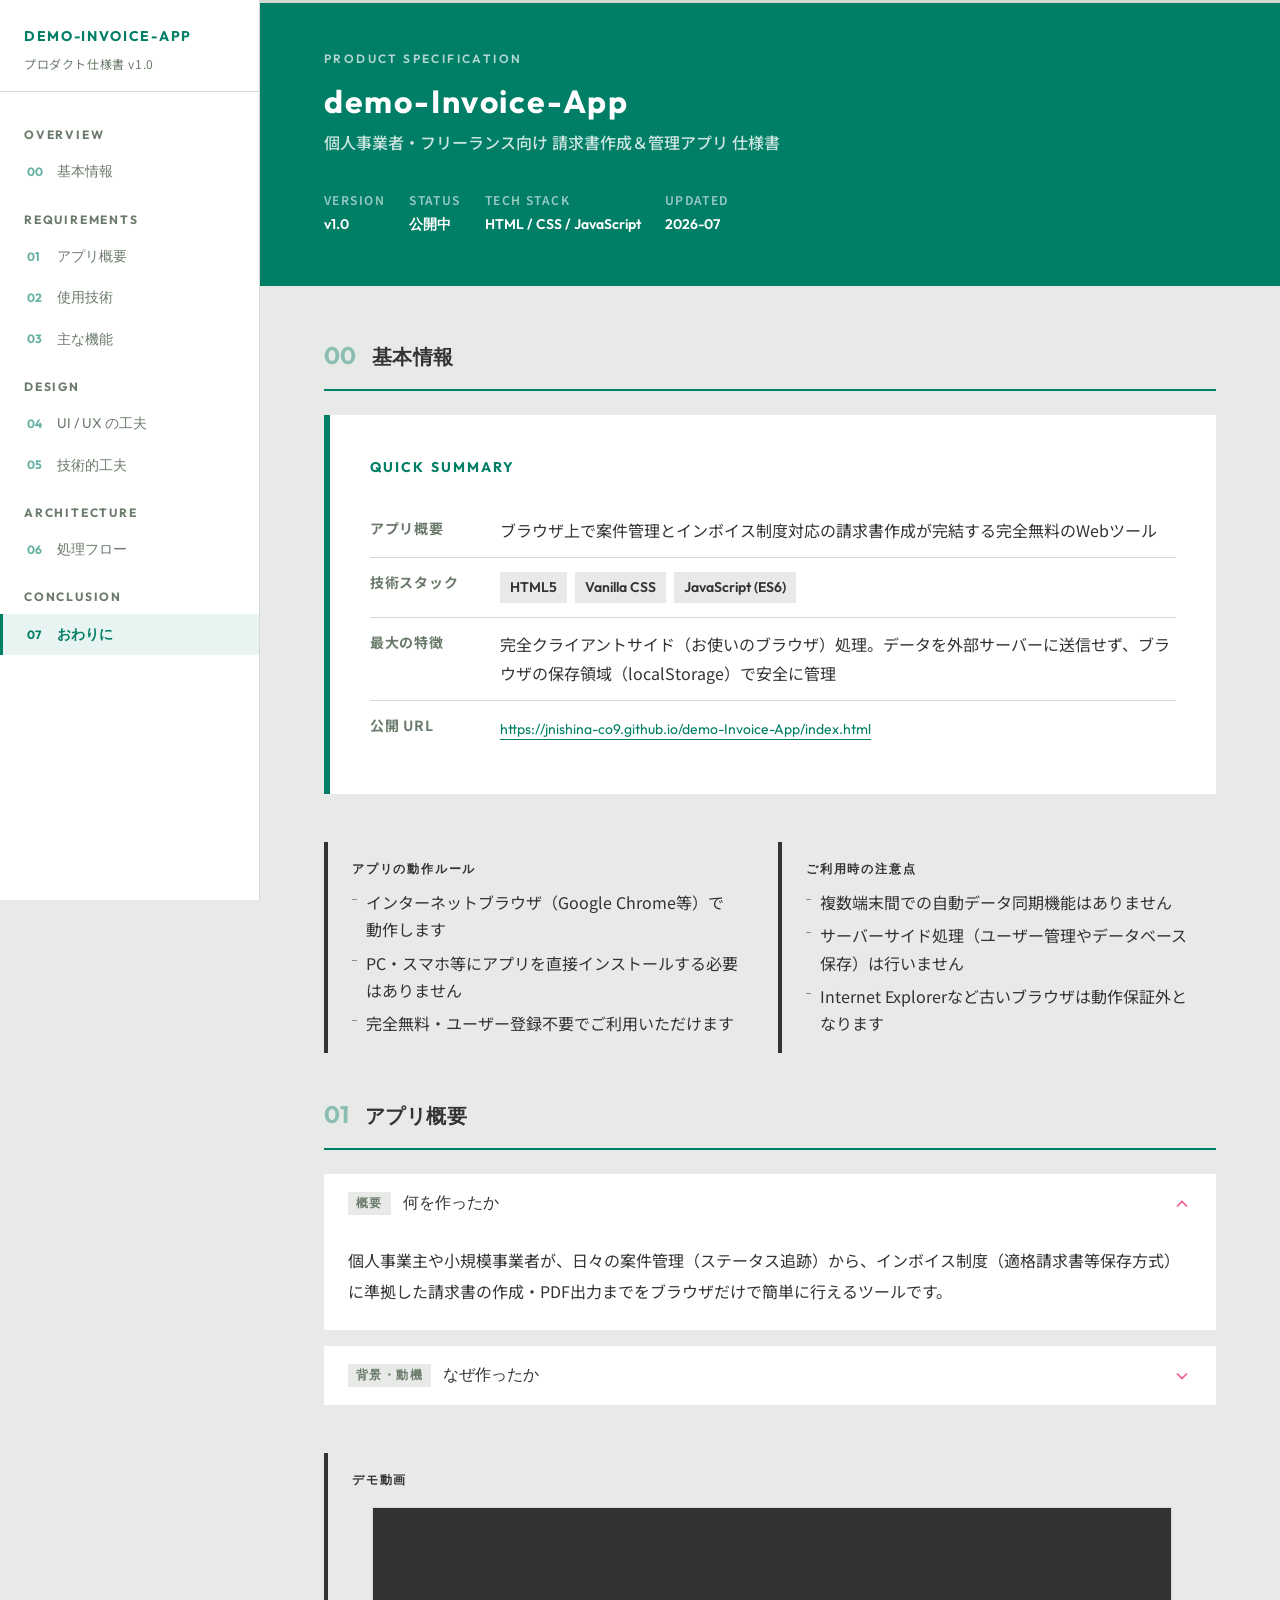
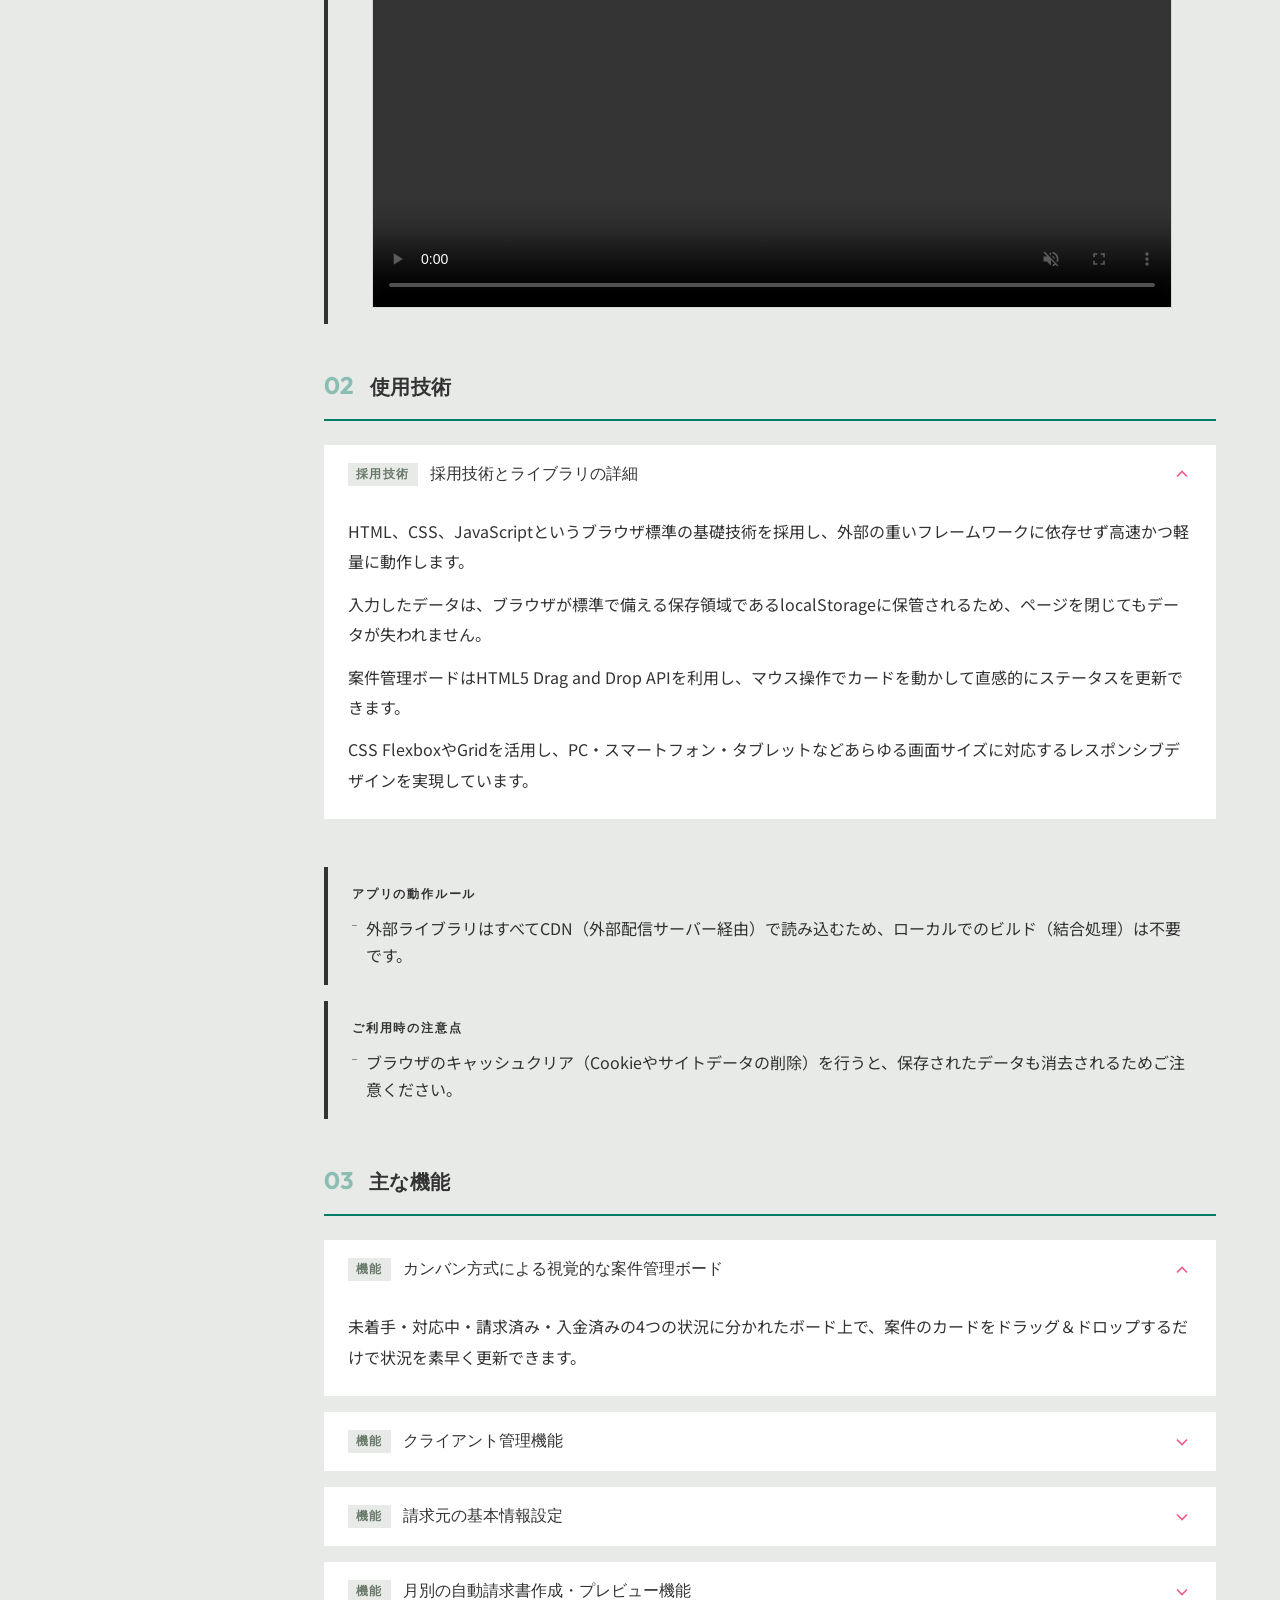
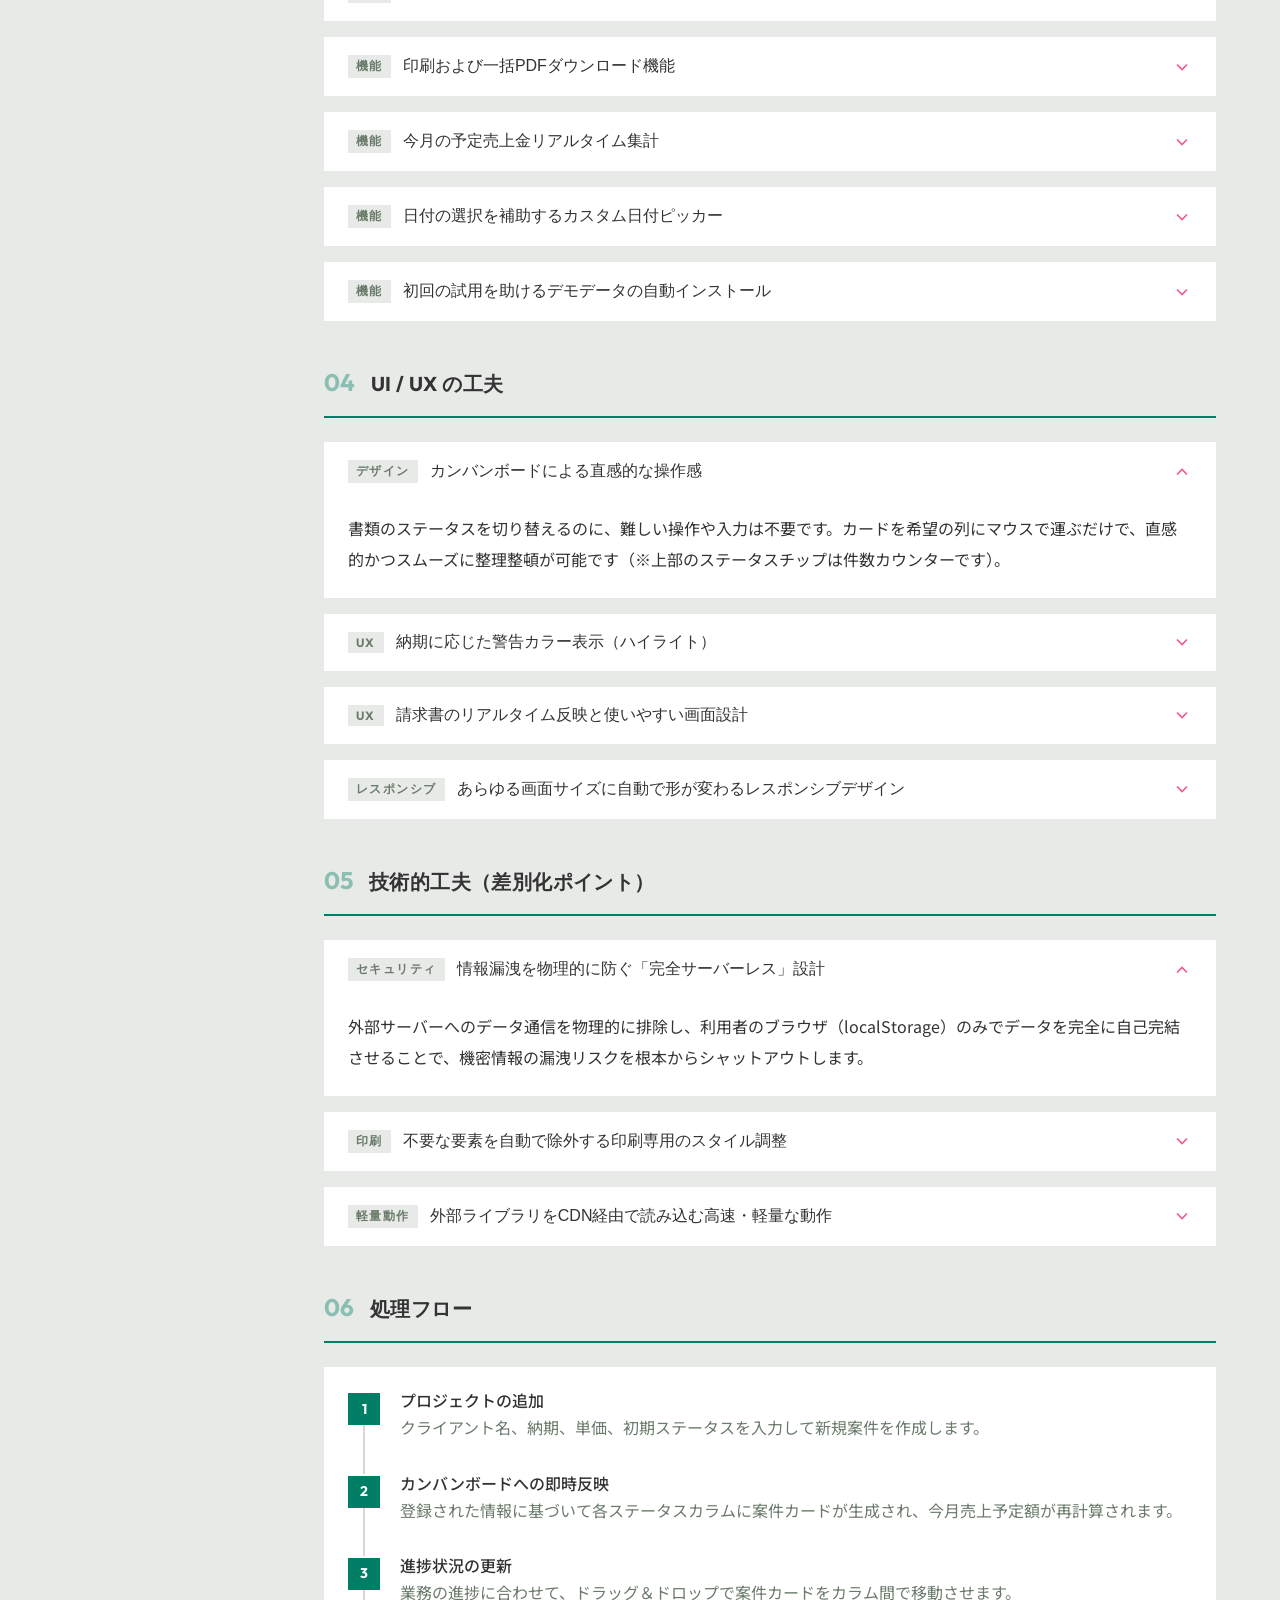
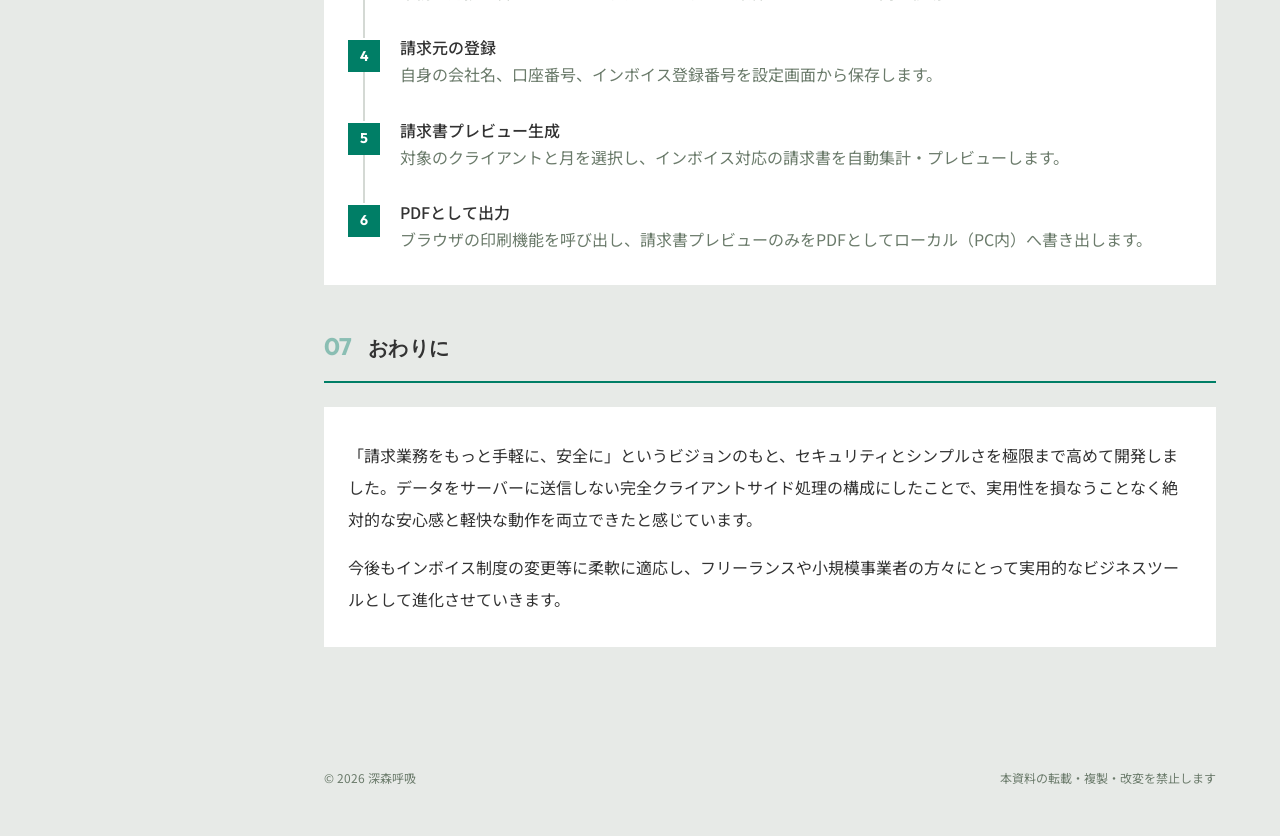
==== commit d89466d2: "ファイル内容を更新済み" ====
--- a/spec.html
+++ b/spec.html
@@ -480,6 +480,20 @@
     opacity: 0.5;
   }
 
+  .demo-video-wrapper {
+    position: relative;
+    width: 100%;
+    max-width: 800px;
+    margin: 16px auto 0 auto;
+  }
+
+  .demo-video-wrapper video {
+    width: 100%;
+    height: auto;
+    display: block;
+    border: 1px solid var(--color-border);
+  }
+
   /* =============================================
      FLOW DIAGRAM
   ============================================= */
@@ -549,20 +563,6 @@
     font-size: 16px;
     color: var(--color-text-sub);
     line-height: 1.7;
-  }
-
-  .demo-video-wrapper {
-    position: relative;
-    width: 100%;
-    max-width: 800px;
-    margin: 16px auto 0 auto;
-  }
-
-  .demo-video-wrapper video {
-    width: 100%;
-    height: auto;
-    display: block;
-    border: 1px solid var(--color-border);
   }
 
   /* =============================================
@@ -636,184 +636,175 @@
     .section-title { font-size: 16px; }
     .section-num { font-size: 18px; }
     .accordion__title, .flow-step__title { font-size: 14px; }
-    .accordion__body p, .spec-block li, .flow-step__desc, .app-card__table td, #sec-7 .section-body p { font-size: 14px; }
+    .accordion__body p, .spec-block li, .flow-step__desc, .app-card__table td { font-size: 14px; }
     .nav__item, .app-card__table th, .meta-badge__value, .tech-tag, .url-link, .flow-step__num { font-size: 13px; }
     .sidebar__doc-type, .nav__section-label, .nav__item-num, .meta-badge__label, .accordion__tag, .spec-block__label { font-size: 11px; }
     .content { padding: 24px 20px; }
+    .block-grid { grid-template-columns: 1fr; }
 
     .menu-toggle {
-      display: flex !important;
+      display: flex;
+      position: fixed;
+      top: 16px;
+      right: 16px;
+      width: 44px;
+      height: 44px;
+      background: var(--color-main);
+      color: #fff;
+      align-items: center;
+      justify-content: center;
+      cursor: pointer;
+      z-index: 300;
+      border: none;
     }
-  }
-
-  /* =============================================
-     UI BUTTONS (MOBILE ONLY)
-  ============================================= */
-  .menu-toggle {
+
+    .scroll-top-btn {
+      display: flex;
+    }
+
+    .overlay {
+      display: none;
+      position: fixed;
+      inset: 0;
+      background: rgba(0,0,0,0.4);
+      z-index: 99;
+    }
+    .overlay.is-active { display: block; }
+  }
+
+  /* =============================================
+     SCROLL TO TOP BUTTON
+  ============================================= */
+  .scroll-top-btn {
+    display: none;
     position: fixed;
-    top: 12px;
-    right: 12px;
-    width: 40px;
-    height: 40px;
-    background: var(--color-main);
-    color: var(--color-base);
-    border: none;
-    display: none;
+    bottom: 24px;
+    right: 16px;
+    width: 44px;
+    height: 44px;
+    background: var(--color-text);
+    color: #fff;
     align-items: center;
     justify-content: center;
-    z-index: 300;
     cursor: pointer;
-  }
-
-  .menu-toggle svg {
-    width: 24px;
-    height: 24px;
-    fill: none;
-    stroke: currentColor;
-    stroke-width: 2;
-  }
-
-  .scroll-top-btn {
-    position: fixed;
-    bottom: 20px;
-    right: 20px;
-    width: 44px;
-    height: 44px;
-    background: var(--color-main);
-    color: var(--color-base);
+    z-index: 200;
     border: none;
-    border-radius: 0;
-    display: none;
-    align-items: center;
-    justify-content: center;
-    z-index: 200;
-    cursor: pointer;
     opacity: 0;
-    transform: translateY(10px);
-    transition: opacity 0.25s, transform 0.25s;
-  }
-
-  .scroll-top-btn.is-visible {
-    opacity: 1;
-    transform: translateY(0);
-  }
-
-  .scroll-top-btn svg {
-    width: 20px;
-    height: 20px;
-    fill: none;
-    stroke: currentColor;
-    stroke-width: 2;
-  }
-
-  /* OVERLAY FOR MOBILE SIDEBAR */
-  .sidebar-overlay {
-    position: fixed;
-    top: 0;
-    left: 0;
-    width: 100vw;
-    height: 100vh;
-    background: rgba(0,0,0,0.4);
-    z-index: 90;
-    display: none;
-  }
-
-  .sidebar-overlay.is-active {
-    display: block;
-  }
-
-  /* =============================================
-     PRINT STYLES
+    transition: opacity 0.3s ease;
+  }
+
+  .scroll-top-btn.is-visible { opacity: 1; }
+
+  /* =============================================
+     PRINT
   ============================================= */
   @media print {
-    .sidebar, .reading-progress, .menu-toggle, .scroll-top-btn, .sidebar-overlay { display: none !important; }
+    .sidebar, .reading-progress, .menu-toggle, .scroll-top-btn { display: none !important; }
     .main { margin-left: 0; }
     .accordion__body { display: block !important; }
     .accordion__icon { display: none; }
     .page-header { background: none; padding: 0 0 24px; border-bottom: 2px solid #000; }
     .page-header__title, .page-header__subtitle { color: #000; }
+    .page-header__eyebrow, .meta-badge__label { color: #666; }
+    .meta-badge__value { color: #000; }
   }
 </style>
 </head>
 <body>
 
-<!-- READING PROGRESS -->
-<div class="reading-progress" role="progressbar" aria-valuemin="0" aria-valuemax="100">
+<!-- 読書進捗バー -->
+<div class="reading-progress" role="progressbar" aria-label="読書進捗">
   <div class="reading-progress__bar" id="progressBar"></div>
 </div>
 
-<!-- MOBILE MENU TOGGLE -->
-<button class="menu-toggle" id="menuToggle" aria-label="メニューを開閉する" aria-controls="sidebar">
-  <svg viewBox="0 0 24 24"><path d="M3 12h18M3 6h18M3 18h18" stroke-linecap="round"/></svg>
+<!-- モバイルオーバーレイ -->
+<div class="overlay" id="overlay"></div>
+
+<!-- メニューボタン（SP時・右上固定） -->
+<button class="menu-toggle" id="menuToggle" aria-label="目次を開く" style="display:none;">
+  <svg width="18" height="18" viewBox="0 0 24 24" fill="none" stroke="currentColor" stroke-width="2.5"><line x1="3" y1="6" x2="21" y2="6"/><line x1="3" y1="12" x2="21" y2="12"/><line x1="3" y1="18" x2="21" y2="18"/></svg>
 </button>
 
-<div class="sidebar-overlay" id="overlay"></div>
-
-<!-- SHELL LAYOUT -->
+<!-- トップへ戻るボタン（SP時・右下固定） -->
+<button class="scroll-top-btn" id="scrollTopBtn" aria-label="ページ先頭に戻る">
+  <svg width="18" height="18" viewBox="0 0 24 24" fill="none" stroke="currentColor" stroke-width="2.5"><polyline points="18 15 12 9 6 15"/></svg>
+</button>
+
 <div class="layout">
 
-  <!-- SIDEBAR (NAVIGATION) -->
-  <aside class="sidebar" id="sidebar">
+  <!-- ======= SIDEBAR ======= -->
+  <aside class="sidebar" id="sidebar" role="navigation" aria-label="目次">
     <div class="sidebar__brand">
-      <a href="#" class="sidebar__app-name">Invoice App</a>
-      <div class="sidebar__doc-type">Product Specifications</div>
+      <a href="#" class="sidebar__app-name">DEMO-INVOICE-APP</a>
+      <div class="sidebar__doc-type">プロダクト仕様書 v1.0</div>
     </div>
+
     <nav class="sidebar__nav">
       <div class="nav__section-label">Overview</div>
-      <a class="nav__item" id="nav-0" href="#sec-0">
-        <span class="nav__item-num">00</span> 基本情報
+      <a class="nav__item" href="#sec-0" id="nav-0">
+        <span class="nav__item-num">00</span>基本情報
       </a>
-      <a class="nav__item" id="nav-1" href="#sec-1">
-        <span class="nav__item-num">01</span> アプリ概要
+
+      <div class="nav__section-label">Requirements</div>
+      <a class="nav__item" href="#sec-1" id="nav-1">
+        <span class="nav__item-num">01</span>アプリ概要
       </a>
-
-      <div class="nav__section-label">Requirements</div>
-      <a class="nav__item" id="nav-2" href="#sec-2">
-        <span class="nav__item-num">02</span> 使用技術
+      <a class="nav__item" href="#sec-2" id="nav-2">
+        <span class="nav__item-num">02</span>使用技術
       </a>
-      <a class="nav__item" id="nav-3" href="#sec-3">
-        <span class="nav__item-num">03</span> 主な機能
+      <a class="nav__item" href="#sec-3" id="nav-3">
+        <span class="nav__item-num">03</span>主な機能
       </a>
 
-      <div class="nav__section-label">Design & Architecture</div>
-      <a class="nav__item" id="nav-4" href="#sec-4">
-        <span class="nav__item-num">04</span> UI / UX の工夫
+      <div class="nav__section-label">Design</div>
+      <a class="nav__item" href="#sec-4" id="nav-4">
+        <span class="nav__item-num">04</span>UI / UX の工夫
       </a>
-      <a class="nav__item" id="nav-5" href="#sec-5">
-        <span class="nav__item-num">05</span> 技術的工夫
+      <a class="nav__item" href="#sec-5" id="nav-5">
+        <span class="nav__item-num">05</span>技術的工夫
       </a>
-      <a class="nav__item" id="nav-6" href="#sec-6">
-        <span class="nav__item-num">06</span> 処理フロー
+
+      <div class="nav__section-label">Architecture</div>
+      <a class="nav__item" href="#sec-6" id="nav-6">
+        <span class="nav__item-num">06</span>処理フロー
       </a>
 
       <div class="nav__section-label">Conclusion</div>
-      <a class="nav__item" id="nav-7" href="#sec-7">
-        <span class="nav__item-num">07</span> おわりに
+      <a class="nav__item" href="#sec-7" id="nav-7">
+        <span class="nav__item-num">07</span>おわりに
       </a>
     </nav>
   </aside>
 
-  <!-- MAIN COLUMN -->
+  <!-- ======= MAIN ======= -->
   <div class="main">
 
     <!-- PAGE HEADER -->
     <header class="page-header">
-      <div class="page-header__eyebrow">Product Specifications</div>
+      <div class="page-header__eyebrow">PRODUCT SPECIFICATION</div>
       <h1 class="page-header__title">demo-Invoice-App</h1>
-      <p class="page-header__subtitle">個人事業者・フリーランス向け 請求書作成＆管理アプリ 仕様書</p>
+      <div class="page-header__subtitle">個人事業者・フリーランス向け 請求書作成＆管理アプリ 仕様書</div>
       <div class="page-header__meta">
         <div class="meta-badge">
-          <span class="meta-badge__label">Created</span>
-          <span class="meta-badge__value">2026/07/06</span>
+          <span class="meta-badge__label">Version</span>
+          <span class="meta-badge__value">v1.0</span>
         </div>
         <div class="meta-badge">
-          <span class="meta-badge__label">Author</span>
-          <span class="meta-badge__value">Junko Nishina</span>
+          <span class="meta-badge__label">Status</span>
+          <span class="meta-badge__value">公開中</span>
+        </div>
+        <div class="meta-badge">
+          <span class="meta-badge__label">Tech Stack</span>
+          <span class="meta-badge__value">HTML / CSS / JavaScript</span>
+        </div>
+        <div class="meta-badge">
+          <span class="meta-badge__label">Updated</span>
+          <span class="meta-badge__value">2026-07</span>
         </div>
       </div>
     </header>
 
-    <!-- CONTENT AREA -->
+    <!-- CONTENT -->
     <main class="content">
 
       <!-- ================================
@@ -824,10 +815,11 @@
           <span class="section-num">00</span>
           <h2 class="section-title" id="title-0">基本情報</h2>
         </div>
-        <div class="section-body">
-          <div class="app-card">
-            <div class="app-card__title">Quick Summary</div>
-            <table class="app-card__table">
+
+        <div class="app-card">
+          <div class="app-card__title">Quick Summary</div>
+          <table class="app-card__table">
+            <tbody>
               <tr>
                 <th>アプリ概要</th>
                 <td>ブラウザ上で案件管理とインボイス制度対応の請求書作成が完結する完全無料のWebツール</td>
@@ -838,7 +830,6 @@
                   <span class="tech-tag">HTML5</span>
                   <span class="tech-tag">Vanilla CSS</span>
                   <span class="tech-tag">JavaScript (ES6)</span>
-                  <span class="tech-tag">Lucide Icons</span>
                 </td>
               </tr>
               <tr>
@@ -846,29 +837,31 @@
                 <td>完全クライアントサイド（お使いのブラウザ）処理。データを外部サーバーに送信せず、ブラウザの保存領域（localStorage）で安全に管理</td>
               </tr>
               <tr>
-                <th>公開URL</th>
-                <td><a href="./index.html" class="url-link">demo-Invoice-App アプリ本体を開く</a></td>
+                <th>公開 URL</th>
+                <td>
+                  <a href="https://jnishina-co9.github.io/demo-Invoice-App/index.html" class="url-link">https://jnishina-co9.github.io/demo-Invoice-App/index.html</a>
+                </td>
               </tr>
-            </table>
-          </div>
-
-          <div class="block-grid">
-            <div class="spec-block spec-block--premise">
-              <div class="spec-block__label">アプリの動作ルール</div>
-              <ul>
-                <li>インターネットブラウザ（Google Chrome等）で動作します</li>
-                <li>PC・スマホ等にアプリを直接インストールする必要はありません</li>
-                <li>完全無料・ユーザー登録不要でご利用いただけます</li>
-              </ul>
-            </div>
-            <div class="spec-block spec-block--constraint">
-              <div class="spec-block__label">ご利用時の注意点</div>
-              <ul>
-                <li>複数端末間での自動データ同期機能はありません</li>
-                <li>サーバーサイド処理（ユーザー管理やデータベース保存）は行いません</li>
-                <li>Internet Explorerなど古いブラウザは動作保証外となります</li>
-              </ul>
-            </div>
+            </tbody>
+          </table>
+        </div>
+
+        <div class="block-grid">
+          <div class="spec-block spec-block--premise">
+            <div class="spec-block__label">アプリの動作ルール</div>
+            <ul>
+              <li>インターネットブラウザ（Google Chrome等）で動作します</li>
+              <li>PC・スマホ等にアプリを直接インストールする必要はありません</li>
+              <li>完全無料・ユーザー登録不要でご利用いただけます</li>
+            </ul>
+          </div>
+          <div class="spec-block spec-block--constraint">
+            <div class="spec-block__label">ご利用時の注意点</div>
+            <ul>
+              <li>複数端末間での自動データ同期機能はありません</li>
+              <li>サーバーサイド処理（ユーザー管理やデータベース保存）は行いません</li>
+              <li>Internet Explorerなど古いブラウザは動作保証外となります</li>
+            </ul>
           </div>
         </div>
       </section>
@@ -882,18 +875,31 @@
           <h2 class="section-title" id="title-1">アプリ概要</h2>
         </div>
         <div class="section-body">
-          <div class="accordion">
-            <div class="accordion__trigger" aria-expanded="false" role="button" tabindex="0">
-              <div class="accordion__trigger-left">
-                <span class="accordion__tag accordion__tag--rationale">背景・理由</span>
-                <span class="accordion__title">何を作ったか、なぜ作ったか</span>
-              </div>
-              <svg class="accordion__icon" viewBox="0 0 24 24" fill="none" stroke="currentColor" stroke-width="2"><path d="M6 9l6 6 6-6"/></svg>
-            </div>
-            <div class="accordion__body">
-              <p><strong>何を作ったか：</strong><br>個人事業主や小規模事業者が、日々の案件管理（ステータス追跡）から、インボイス制度（適格請求書等保存方式）に準拠した請求書の作成・PDF出力までをブラウザだけで簡単に行えるツールです。</p>
-              <p><strong>背景と課題：</strong><br>フリーランスや小規模事業者にとって、案件の進捗管理と請求書発行は必須業務ですが、専用の有料ツールを導入するほどではない場合があります。また、一般的なクラウド請求書サービスは有料またはデータ登録に上限があり、無料のExcelテンプレート等は手動管理の手間や入力ミスの懸念があります。</p>
-              <p><strong>解決策：</strong><br>ログインやサーバー送信を行わず、完全にブラウザ内だけでセキュア（安全）かつ軽快に動作する管理ボード一体型の請求書作成ツールを開発しました。</p>
+
+          <div class="accordion is-open" id="acc-1-1">
+            <button class="accordion__trigger" aria-expanded="true" aria-controls="body-1-1">
+              <div class="accordion__trigger-left">
+                <span class="accordion__tag accordion__tag--feature">概要</span>
+                <span class="accordion__title">何を作ったか</span>
+              </div>
+              <svg class="accordion__icon" viewBox="0 0 24 24" fill="none" stroke="currentColor" stroke-width="2"><polyline points="6 9 12 15 18 9"/></svg>
+            </button>
+            <div class="accordion__body" id="body-1-1">
+              <p>個人事業主や小規模事業者が、日々の案件管理（ステータス追跡）から、インボイス制度（適格請求書等保存方式）に準拠した請求書の作成・PDF出力までをブラウザだけで簡単に行えるツールです。</p>
+            </div>
+          </div>
+
+          <div class="accordion" id="acc-1-2">
+            <button class="accordion__trigger" aria-expanded="false" aria-controls="body-1-2">
+              <div class="accordion__trigger-left">
+                <span class="accordion__tag accordion__tag--rationale">背景・動機</span>
+                <span class="accordion__title">なぜ作ったか</span>
+              </div>
+              <svg class="accordion__icon" viewBox="0 0 24 24" fill="none" stroke="currentColor" stroke-width="2"><polyline points="6 9 12 15 18 9"/></svg>
+            </button>
+            <div class="accordion__body" id="body-1-2">
+              <p>個人事業主や小規模事業者にとって、案件の進捗管理と請求書発行は必須業務ですが、専用の有料ツールを導入するほどではない場合が多々あります。また、一般的なクラウド請求書サービスは有料であったり、登録データ数に上限が設けられていたりします。無料のExcelテンプレート等では手動管理の手間や入力ミスの懸念もあります。</p>
+              <p>そこで、ログインやサーバーへのデータ送信を一切行わず、完全にブラウザ内だけで安全かつ軽快に動作する管理ボード一体型の請求書作成ツールを開発しました。</p>
             </div>
           </div>
 
@@ -905,6 +911,7 @@
               </video>
             </div>
           </div>
+
         </div>
       </section>
 
@@ -917,35 +924,36 @@
           <h2 class="section-title" id="title-2">使用技術</h2>
         </div>
         <div class="section-body">
-          <div class="accordion">
-            <div class="accordion__trigger" aria-expanded="false" role="button" tabindex="0">
-              <div class="accordion__trigger-left">
-                <span class="accordion__tag accordion__tag--tech">技術・実装</span>
+
+          <div class="accordion is-open" id="acc-2-1">
+            <button class="accordion__trigger" aria-expanded="true" aria-controls="body-2-1">
+              <div class="accordion__trigger-left">
+                <span class="accordion__tag accordion__tag--tech">採用技術</span>
                 <span class="accordion__title">採用技術とライブラリの詳細</span>
               </div>
-              <svg class="accordion__icon" viewBox="0 0 24 24" fill="none" stroke="currentColor" stroke-width="2"><path d="M6 9l6 6 6-6"/></svg>
-            </div>
-            <div class="accordion__body">
-              <p><strong>HTML5 & Vanilla CSS:</strong><br>フレームワーク（デザインの雛形）を使用せず、クリーンで軽量なCSSコードで全体のレイアウトを構築しています。これにより、PC・スマホどちらでも見やすいレスポンシブ（画面幅自動調整）デザインを実現しました。</p>
-              <p><strong>JavaScript (ES6) & localStorage:</strong><br>フロントエンド（ブラウザ上）のスクリプト処理のみで、すべてのデータの追加・更新・削除・並び替え（ドラッグ＆ドロップ）およびlocalStorage（ブラウザ専用のデータ記憶機能）への自動保存を実現しています。</p>
-              <p><strong>Lucide Icons:</strong><br>オープンソースの軽量でスタイリッシュなベクター（拡大縮小しても荒れない）アイコンを画面に配置しています。</p>
-            </div>
-          </div>
-
-          <div class="block-grid">
-            <div class="spec-block spec-block--premise">
-              <div class="spec-block__label">アプリの動作ルール</div>
-              <ul>
-                <li>外部ライブラリはすべてCDN（外部配信サーバー経由）で読み込むため、ローカルでのビルド（結合処理）は不要です。</li>
-              </ul>
-            </div>
-            <div class="spec-block spec-block--constraint">
-              <div class="spec-block__label">ご利用時の注意点</div>
-              <ul>
-                <li>ブラウザのキャッシュクリア（Cookieやサイトデータの削除）を行うと、保存されたデータも消去されるためご注意ください。</li>
-              </ul>
-            </div>
-          </div>
+              <svg class="accordion__icon" viewBox="0 0 24 24" fill="none" stroke="currentColor" stroke-width="2"><polyline points="6 9 12 15 18 9"/></svg>
+            </button>
+            <div class="accordion__body" id="body-2-1">
+              <p>HTML、CSS、JavaScriptというブラウザ標準の基礎技術を採用し、外部の重いフレームワークに依存せず高速かつ軽量に動作します。</p>
+              <p>入力したデータは、ブラウザが標準で備える保存領域であるlocalStorageに保管されるため、ページを閉じてもデータが失われません。</p>
+              <p>案件管理ボードはHTML5 Drag and Drop APIを利用し、マウス操作でカードを動かして直感的にステータスを更新できます。</p>
+              <p>CSS FlexboxやGridを活用し、PC・スマートフォン・タブレットなどあらゆる画面サイズに対応するレスポンシブデザインを実現しています。</p>
+            </div>
+          </div>
+
+          <div class="spec-block spec-block--premise">
+            <div class="spec-block__label">アプリの動作ルール</div>
+            <ul>
+              <li>外部ライブラリはすべてCDN（外部配信サーバー経由）で読み込むため、ローカルでのビルド（結合処理）は不要です。</li>
+            </ul>
+          </div>
+          <div class="spec-block spec-block--constraint">
+            <div class="spec-block__label">ご利用時の注意点</div>
+            <ul>
+              <li>ブラウザのキャッシュクリア（Cookieやサイトデータの削除）を行うと、保存されたデータも消去されるためご注意ください。</li>
+            </ul>
+          </div>
+
         </div>
       </section>
 
@@ -958,51 +966,116 @@
           <h2 class="section-title" id="title-3">主な機能</h2>
         </div>
         <div class="section-body">
-          <div class="accordion">
-            <div class="accordion__trigger" aria-expanded="false" role="button" tabindex="0">
-              <div class="accordion__trigger-left">
-                <span class="accordion__tag accordion__tag--feature">機能説明</span>
-                <span class="accordion__title">案件のステータス管理（カンバンボード） ＆ ドラッグ＆ドロップ</span>
-              </div>
-              <svg class="accordion__icon" viewBox="0 0 24 24" fill="none" stroke="currentColor" stroke-width="2"><path d="M6 9l6 6 6-6"/></svg>
-            </div>
-            <div class="accordion__body">
-              <p>「未着手」「対応中」「請求済み」「入金済み」の4つのステータス列に案件カードを配置し、進捗状況を視覚的に把握できます。マウス操作で案件カードを隣のカラムにドラッグするだけで、ステータスが即座に変更・保存されます。</p>
-            </div>
-          </div>
-
-          <div class="accordion">
-            <div class="accordion__trigger" aria-expanded="false" role="button" tabindex="0">
-              <div class="accordion__trigger-left">
-                <span class="accordion__tag accordion__tag--feature">機能説明</span>
-                <span class="accordion__title">クライアント管理 ＆ 請求元の設定</span>
-              </div>
-              <svg class="accordion__icon" viewBox="0 0 24 24" fill="none" stroke="currentColor" stroke-width="2"><path d="M6 9l6 6 6-6"/></svg>
-            </div>
-            <div class="accordion__body">
-              <p>よく取引するクライアント（請求先）の一覧を作成・編集できます。ここで変更した名前は、登録済みの全案件に連動して自動反映されます。</p>
-              <p>また、自身の会社名/屋号、振込先口座情報に加え、インボイス制度で必須となる「適格請求書発行事業者の登録番号（T+13桁）」を設定・保存できます。</p>
-            </div>
-          </div>
-
-          <div class="accordion">
-            <div class="accordion__trigger" aria-expanded="false" role="button" tabindex="0">
-              <div class="accordion__trigger-left">
-                <span class="accordion__tag accordion__tag--feature">機能説明</span>
-                <span class="accordion__title">請求書作成 ＆ PDF印刷出力</span>
-              </div>
-              <svg class="accordion__icon" viewBox="0 0 24 24" fill="none" stroke="currentColor" stroke-width="2"><path d="M6 9l6 6 6-6"/></svg>
-            </div>
-            <div class="accordion__body">
-              <p>任意のクライアントと対象月を指定することで、該当月の案件データを自動集計し、インボイス制度に準拠した請求書をプレビュー表示します。</p>
-              <p>そのままブラウザの印刷機能を呼び出して、プレビュー画面だけをA4のPDFとしてローカルへ美しく出力（印刷）できます。</p>
-            </div>
-          </div>
+
+          <div class="accordion is-open" id="acc-3-1">
+            <button class="accordion__trigger" aria-expanded="true" aria-controls="body-3-1">
+              <div class="accordion__trigger-left">
+                <span class="accordion__tag accordion__tag--feature">機能</span>
+                <span class="accordion__title">カンバン方式による視覚的な案件管理ボード</span>
+              </div>
+              <svg class="accordion__icon" viewBox="0 0 24 24" fill="none" stroke="currentColor" stroke-width="2"><polyline points="6 9 12 15 18 9"/></svg>
+            </button>
+            <div class="accordion__body" id="body-3-1">
+              <p>未着手・対応中・請求済み・入金済みの4つの状況に分かれたボード上で、案件のカードをドラッグ＆ドロップするだけで状況を素早く更新できます。</p>
+            </div>
+          </div>
+
+          <div class="accordion" id="acc-3-2">
+            <button class="accordion__trigger" aria-expanded="false" aria-controls="body-3-2">
+              <div class="accordion__trigger-left">
+                <span class="accordion__tag accordion__tag--feature">機能</span>
+                <span class="accordion__title">クライアント管理機能</span>
+              </div>
+              <svg class="accordion__icon" viewBox="0 0 24 24" fill="none" stroke="currentColor" stroke-width="2"><polyline points="6 9 12 15 18 9"/></svg>
+            </button>
+            <div class="accordion__body" id="body-3-2">
+              <p>取引先の名前を追加、変更、削除できます。ここで名前を変更すると、登録済みの案件の取引先名も自動的にすべて書き換わります。</p>
+            </div>
+          </div>
+
+          <div class="accordion" id="acc-3-3">
+            <button class="accordion__trigger" aria-expanded="false" aria-controls="body-3-3">
+              <div class="accordion__trigger-left">
+                <span class="accordion__tag accordion__tag--feature">機能</span>
+                <span class="accordion__title">請求元の基本情報設定</span>
+              </div>
+              <svg class="accordion__icon" viewBox="0 0 24 24" fill="none" stroke="currentColor" stroke-width="2"><polyline points="6 9 12 15 18 9"/></svg>
+            </button>
+            <div class="accordion__body" id="body-3-3">
+              <p>自身の会社名・屋号・住所・インボイス制度の登録番号・振込先口座情報を登録し、安全に保存・管理できます。</p>
+            </div>
+          </div>
+
+          <div class="accordion" id="acc-3-4">
+            <button class="accordion__trigger" aria-expanded="false" aria-controls="body-3-4">
+              <div class="accordion__trigger-left">
+                <span class="accordion__tag accordion__tag--feature">機能</span>
+                <span class="accordion__title">月別の自動請求書作成・プレビュー機能</span>
+              </div>
+              <svg class="accordion__icon" viewBox="0 0 24 24" fill="none" stroke="currentColor" stroke-width="2"><polyline points="6 9 12 15 18 9"/></svg>
+            </button>
+            <div class="accordion__body" id="body-3-4">
+              <p>対象の月と取引先を指定すると、その月に「対応中」のステータスになっている案件を自動で集計し、綺麗な請求書のプレビュー画面を瞬時に作成します。（※納期が設定されていない「対応中」の案件は、誤請求を防ぐため集計対象外となります）</p>
+            </div>
+          </div>
+
+          <div class="accordion" id="acc-3-5">
+            <button class="accordion__trigger" aria-expanded="false" aria-controls="body-3-5">
+              <div class="accordion__trigger-left">
+                <span class="accordion__tag accordion__tag--feature">機能</span>
+                <span class="accordion__title">印刷および一括PDFダウンロード機能</span>
+              </div>
+              <svg class="accordion__icon" viewBox="0 0 24 24" fill="none" stroke="currentColor" stroke-width="2"><polyline points="6 9 12 15 18 9"/></svg>
+            </button>
+            <div class="accordion__body" id="body-3-5">
+              <p>プレビューされた請求書を、A4サイズに最適化された綺麗なレイアウトで印刷したり、PDFとして保存したりできます。印刷時またはステータスの一括更新時に「請求済みとして記録しますか？」という確認ダイアログが表示され、利用者が承認した場合のみ該当する案件を「請求済み」のステータスに更新します（※いいえを選択した場合でも印刷自体は実行されます）。</p>
+            </div>
+          </div>
+
+          <div class="accordion" id="acc-3-6">
+            <button class="accordion__trigger" aria-expanded="false" aria-controls="body-3-6">
+              <div class="accordion__trigger-left">
+                <span class="accordion__tag accordion__tag--feature">機能</span>
+                <span class="accordion__title">今月の予定売上金リアルタイム集計</span>
+              </div>
+              <svg class="accordion__icon" viewBox="0 0 24 24" fill="none" stroke="currentColor" stroke-width="2"><polyline points="6 9 12 15 18 9"/></svg>
+            </button>
+            <div class="accordion__body" id="body-3-6">
+              <p>各案件に設定された「納期」の月を基準とし、当月が期限となっている「対応中」および「請求済み」の案件金額を合計し、画面の右上に「今月予定 ¥○○」として常に最新の合計額をリアルタイム表示します。</p>
+            </div>
+          </div>
+
+          <div class="accordion" id="acc-3-7">
+            <button class="accordion__trigger" aria-expanded="false" aria-controls="body-3-7">
+              <div class="accordion__trigger-left">
+                <span class="accordion__tag accordion__tag--feature">機能</span>
+                <span class="accordion__title">日付の選択を補助するカスタム日付ピッカー</span>
+              </div>
+              <svg class="accordion__icon" viewBox="0 0 24 24" fill="none" stroke="currentColor" stroke-width="2"><polyline points="6 9 12 15 18 9"/></svg>
+            </button>
+            <div class="accordion__body" id="body-3-7">
+              <p>カレンダーを見ながらマウス操作だけで納期や発行日、支払期日などを正しく入力できる、使い勝手の良い日付選択画面を用意しています。</p>
+            </div>
+          </div>
+
+          <div class="accordion" id="acc-3-8">
+            <button class="accordion__trigger" aria-expanded="false" aria-controls="body-3-8">
+              <div class="accordion__trigger-left">
+                <span class="accordion__tag accordion__tag--feature">機能</span>
+                <span class="accordion__title">初回の試用を助けるデモデータの自動インストール</span>
+              </div>
+              <svg class="accordion__icon" viewBox="0 0 24 24" fill="none" stroke="currentColor" stroke-width="2"><polyline points="6 9 12 15 18 9"/></svg>
+            </button>
+            <div class="accordion__body" id="body-3-8">
+              <p>アプリを初めて開いたときに、操作のイメージが湧きやすいようにサンプルデータを自動でセットアップします。</p>
+            </div>
+          </div>
+
         </div>
       </section>
 
       <!-- ================================
-           SECTION 4: UI / UX の工夫
+           SECTION 4: UI/UXの工夫
       ================================ -->
       <section class="spec-section" id="sec-4" aria-labelledby="title-4">
         <div class="section-header">
@@ -1010,44 +1083,59 @@
           <h2 class="section-title" id="title-4">UI / UX の工夫</h2>
         </div>
         <div class="section-body">
-          <div class="accordion">
-            <div class="accordion__trigger" aria-expanded="false" role="button" tabindex="0">
-              <div class="accordion__trigger-left">
-                <span class="accordion__tag accordion__tag--design">デザイン / UX</span>
-                <span class="accordion__title">直感的な今月予定の自動計算</span>
-              </div>
-              <svg class="accordion__icon" viewBox="0 0 24 24" fill="none" stroke="currentColor" stroke-width="2"><path d="M6 9l6 6 6-6"/></svg>
-            </div>
-            <div class="accordion__body">
-              <p>「対応中」および「請求済み」ステータスの今月納期の案件金額を自動で合算し、ダッシュボード上部にリアルタイム表示します。これにより、今月の売上見込みが一目でわかります。</p>
-            </div>
-          </div>
-
-          <div class="accordion">
-            <div class="accordion__trigger" aria-expanded="false" role="button" tabindex="0">
-              <div class="accordion__trigger-left">
-                <span class="accordion__tag accordion__tag--design">デザイン / UX</span>
-                <span class="accordion__title">独自のデイトピッカー・マンスピッカー</span>
-              </div>
-              <svg class="accordion__icon" viewBox="0 0 24 24" fill="none" stroke="currentColor" stroke-width="2"><path d="M6 9l6 6 6-6"/></svg>
-            </div>
-            <div class="accordion__body">
-              <p>ブラウザ標準の味気ない入力フォームではなく、全体のモダンなデザインに馴染むカスタムカレンダー（日付・月選択機能）をJavaScriptで内製し、直感的な操作感を実現しました。</p>
-            </div>
-          </div>
-
-          <div class="accordion">
-            <div class="accordion__trigger" aria-expanded="false" role="button" tabindex="0">
-              <div class="accordion__trigger-left">
-                <span class="accordion__tag accordion__tag--design">デザイン / UX</span>
-                <span class="accordion__title">カード上の期限アラート</span>
-              </div>
-              <svg class="accordion__icon" viewBox="0 0 24 24" fill="none" stroke="currentColor" stroke-width="2"><path d="M6 9l6 6 6-6"/></svg>
-            </div>
-            <div class="accordion__body">
-              <p>今月が納期の案件や、期日を過ぎた「未着手」「対応中」の案件は、期限表示が自動で色分け（赤やオレンジ）され、対応漏れや請求漏れを防ぎます。</p>
-            </div>
-          </div>
+
+          <div class="accordion is-open" id="acc-4-1">
+            <button class="accordion__trigger" aria-expanded="true" aria-controls="body-4-1">
+              <div class="accordion__trigger-left">
+                <span class="accordion__tag accordion__tag--design">デザイン</span>
+                <span class="accordion__title">カンバンボードによる直感的な操作感</span>
+              </div>
+              <svg class="accordion__icon" viewBox="0 0 24 24" fill="none" stroke="currentColor" stroke-width="2"><polyline points="6 9 12 15 18 9"/></svg>
+            </button>
+            <div class="accordion__body" id="body-4-1">
+              <p>書類のステータスを切り替えるのに、難しい操作や入力は不要です。カードを希望の列にマウスで運ぶだけで、直感的かつスムーズに整理整頓が可能です（※上部のステータスチップは件数カウンターです）。</p>
+            </div>
+          </div>
+
+          <div class="accordion" id="acc-4-2">
+            <button class="accordion__trigger" aria-expanded="false" aria-controls="body-4-2">
+              <div class="accordion__trigger-left">
+                <span class="accordion__tag accordion__tag--design">UX</span>
+                <span class="accordion__title">納期に応じた警告カラー表示（ハイライト）</span>
+              </div>
+              <svg class="accordion__icon" viewBox="0 0 24 24" fill="none" stroke="currentColor" stroke-width="2"><polyline points="6 9 12 15 18 9"/></svg>
+            </button>
+            <div class="accordion__body" id="body-4-2">
+              <p>納期が過ぎてしまった案件は赤色の文字と警告アイコンで表示し、納期が3日以内に迫っている案件はオレンジ色の文字で強調表示することで、対応漏れを防ぎます。今日の日付から動的に判定を行うため、当月以外の案件であっても期限間近や期限切れのものは警告カラーが適用されます。</p>
+            </div>
+          </div>
+
+          <div class="accordion" id="acc-4-3">
+            <button class="accordion__trigger" aria-expanded="false" aria-controls="body-4-3">
+              <div class="accordion__trigger-left">
+                <span class="accordion__tag accordion__tag--design">UX</span>
+                <span class="accordion__title">請求書のリアルタイム反映と使いやすい画面設計</span>
+              </div>
+              <svg class="accordion__icon" viewBox="0 0 24 24" fill="none" stroke="currentColor" stroke-width="2"><polyline points="6 9 12 15 18 9"/></svg>
+            </button>
+            <div class="accordion__body" id="body-4-3">
+              <p>請求書の敬称（御中 / 様）の切り替えや、備考欄（手数料の負担など）への入力が、プレビュー画面にその場で即座に反映され、仕上がりを確認しながら作業できます。</p>
+            </div>
+          </div>
+
+          <div class="accordion" id="acc-4-4">
+            <button class="accordion__trigger" aria-expanded="false" aria-controls="body-4-4">
+              <div class="accordion__trigger-left">
+                <span class="accordion__tag accordion__tag--design">レスポンシブ</span>
+                <span class="accordion__title">あらゆる画面サイズに自動で形が変わるレスポンシブデザイン</span>
+              </div>
+              <svg class="accordion__icon" viewBox="0 0 24 24" fill="none" stroke="currentColor" stroke-width="2"><polyline points="6 9 12 15 18 9"/></svg>
+            </button>
+            <div class="accordion__body" id="body-4-4">
+              <p>パソコンの大画面だけでなく、スマートフォンやタブレットなどの小さな画面でも、メニューや入力欄が押しやすい配置へと自動的に並び変わります。</p>
+            </div>
+          </div>
+
         </div>
       </section>
 
@@ -1060,18 +1148,46 @@
           <h2 class="section-title" id="title-5">技術的工夫（差別化ポイント）</h2>
         </div>
         <div class="section-body">
-          <div class="accordion">
-            <div class="accordion__trigger" aria-expanded="false" role="button" tabindex="0">
-              <div class="accordion__trigger-left">
-                <span class="accordion__tag accordion__tag--tech">コア技術</span>
-                <span class="accordion__title">完全フロントエンド（サーバーレス）構成の選択理由</span>
-              </div>
-              <svg class="accordion__icon" viewBox="0 0 24 24" fill="none" stroke="currentColor" stroke-width="2"><path d="M6 9l6 6 6-6"/></svg>
-            </div>
-            <div class="accordion__body">
-              <p><strong>セキュリティとプライバシーの極大化：</strong><br>請求金額や取引先情報といった極めて機微な情報を扱うため、情報をインターネット上の外部サーバーへ一切送信しない安全設計を採用しました。ブラウザ内の安全な記憶領域（localStorage）だけで処理が完結するため、情報漏洩や他者からの覗き見といったリスクを100%防止しています。</p>
-            </div>
-          </div>
+
+          <div class="accordion is-open" id="acc-5-1">
+            <button class="accordion__trigger" aria-expanded="true" aria-controls="body-5-1">
+              <div class="accordion__trigger-left">
+                <span class="accordion__tag accordion__tag--tech">セキュリティ</span>
+                <span class="accordion__title">情報漏洩を物理的に防ぐ「完全サーバーレス」設計</span>
+              </div>
+              <svg class="accordion__icon" viewBox="0 0 24 24" fill="none" stroke="currentColor" stroke-width="2"><polyline points="6 9 12 15 18 9"/></svg>
+            </button>
+            <div class="accordion__body" id="body-5-1">
+              <p>外部サーバーへのデータ通信を物理的に排除し、利用者のブラウザ（localStorage）のみでデータを完全に自己完結させることで、機密情報の漏洩リスクを根本からシャットアウトします。</p>
+            </div>
+          </div>
+
+          <div class="accordion" id="acc-5-2">
+            <button class="accordion__trigger" aria-expanded="false" aria-controls="body-5-2">
+              <div class="accordion__trigger-left">
+                <span class="accordion__tag accordion__tag--tech">印刷</span>
+                <span class="accordion__title">不要な要素を自動で除外する印刷専用のスタイル調整</span>
+              </div>
+              <svg class="accordion__icon" viewBox="0 0 24 24" fill="none" stroke="currentColor" stroke-width="2"><polyline points="6 9 12 15 18 9"/></svg>
+            </button>
+            <div class="accordion__body" id="body-5-2">
+              <p>CSSによる印刷専用設計により、印刷やPDF出力時に不要なサイドバーや操作ボタンを自動で除外し、請求書の必須領域のみをA4用紙にぴったりと収めて綺麗に出力します。</p>
+            </div>
+          </div>
+
+          <div class="accordion" id="acc-5-3">
+            <button class="accordion__trigger" aria-expanded="false" aria-controls="body-5-3">
+              <div class="accordion__trigger-left">
+                <span class="accordion__tag accordion__tag--tech">軽量動作</span>
+                <span class="accordion__title">外部ライブラリをCDN経由で読み込む高速・軽量な動作</span>
+              </div>
+              <svg class="accordion__icon" viewBox="0 0 24 24" fill="none" stroke="currentColor" stroke-width="2"><polyline points="6 9 12 15 18 9"/></svg>
+            </button>
+            <div class="accordion__body" id="body-5-3">
+              <p>複雑なビルド工程を必要とせず、ブラウザが直接解釈できる軽量なソースコードに拘ることで、ロード時間を最小限に抑え、どんな端末でも快適に動作するシステムを実現します。</p>
+            </div>
+          </div>
+
         </div>
       </section>
 
@@ -1083,67 +1199,66 @@
           <span class="section-num">06</span>
           <h2 class="section-title" id="title-6">処理フロー</h2>
         </div>
-        <div class="section-body">
-          <div class="flow">
-            <div class="flow-step">
-              <div class="flow-step__left">
-                <div class="flow-step__num">1</div>
-                <div class="flow-step__line"></div>
-              </div>
-              <div class="flow-step__content">
-                <div class="flow-step__title">プロジェクトの追加</div>
-                <div class="flow-step__desc">クライアント名、納期、単価、初期ステータスを入力して新規案件を作成します。</div>
-              </div>
-            </div>
-            <div class="flow-step">
-              <div class="flow-step__left">
-                <div class="flow-step__num">2</div>
-                <div class="flow-step__line"></div>
-              </div>
-              <div class="flow-step__content">
-                <div class="flow-step__title">カンバンボードへの即時反映</div>
-                <div class="flow-step__desc">登録された情報に基づいて各ステータスカラムに案件カードが生成され、今月売上予定額が再計算されます。</div>
-              </div>
-            </div>
-            <div class="flow-step">
-              <div class="flow-step__left">
-                <div class="flow-step__num">3</div>
-                <div class="flow-step__line"></div>
-              </div>
-              <div class="flow-step__content">
-                <div class="flow-step__title">進捗状況の更新</div>
-                <div class="flow-step__desc">業務の進捗に合わせて、ドラッグ＆ドロップで案件カードをカラム間で移動させます。</div>
-              </div>
-            </div>
-            <div class="flow-step">
-              <div class="flow-step__left">
-                <div class="flow-step__num">4</div>
-                <div class="flow-step__line"></div>
-              </div>
-              <div class="flow-step__content">
-                <div class="flow-step__title">請求元の登録</div>
-                <div class="flow-step__desc">自身の会社名、口座番号、インボイス登録番号を設定画面から保存します。</div>
-              </div>
-            </div>
-            <div class="flow-step">
-              <div class="flow-step__left">
-                <div class="flow-step__num">5</div>
-                <div class="flow-step__line"></div>
-              </div>
-              <div class="flow-step__content">
-                <div class="flow-step__title">請求書プレビュー生成</div>
-                <div class="flow-step__desc">対象のクライアントと月を選択し、インボイス対応の請求書を自動集計・プレビューします。</div>
-              </div>
-            </div>
-            <div class="flow-step">
-              <div class="flow-step__left">
-                <div class="flow-step__num">6</div>
-                <div class="flow-step__line"></div>
-              </div>
-              <div class="flow-step__content">
-                <div class="flow-step__title">PDFとして出力</div>
-                <div class="flow-step__desc">ブラウザの印刷機能を呼び出し、請求書プレビューのみをPDFとしてローカル（PC内）へ書き出します。</div>
-              </div>
+
+        <div class="flow">
+          <div class="flow-step">
+            <div class="flow-step__left">
+              <div class="flow-step__num">1</div>
+              <div class="flow-step__line"></div>
+            </div>
+            <div class="flow-step__content">
+              <div class="flow-step__title">プロジェクトの追加</div>
+              <div class="flow-step__desc">クライアント名、納期、単価、初期ステータスを入力して新規案件を作成します。</div>
+            </div>
+          </div>
+          <div class="flow-step">
+            <div class="flow-step__left">
+              <div class="flow-step__num">2</div>
+              <div class="flow-step__line"></div>
+            </div>
+            <div class="flow-step__content">
+              <div class="flow-step__title">カンバンボードへの即時反映</div>
+              <div class="flow-step__desc">登録された情報に基づいて各ステータスカラムに案件カードが生成され、今月売上予定額が再計算されます。</div>
+            </div>
+          </div>
+          <div class="flow-step">
+            <div class="flow-step__left">
+              <div class="flow-step__num">3</div>
+              <div class="flow-step__line"></div>
+            </div>
+            <div class="flow-step__content">
+              <div class="flow-step__title">進捗状況の更新</div>
+              <div class="flow-step__desc">業務の進捗に合わせて、ドラッグ＆ドロップで案件カードをカラム間で移動させます。</div>
+            </div>
+          </div>
+          <div class="flow-step">
+            <div class="flow-step__left">
+              <div class="flow-step__num">4</div>
+              <div class="flow-step__line"></div>
+            </div>
+            <div class="flow-step__content">
+              <div class="flow-step__title">請求元の登録</div>
+              <div class="flow-step__desc">自身の会社名、口座番号、インボイス登録番号を設定画面から保存します。</div>
+            </div>
+          </div>
+          <div class="flow-step">
+            <div class="flow-step__left">
+              <div class="flow-step__num">5</div>
+              <div class="flow-step__line"></div>
+            </div>
+            <div class="flow-step__content">
+              <div class="flow-step__title">請求書プレビュー生成</div>
+              <div class="flow-step__desc">対象のクライアントと月を選択し、インボイス対応の請求書を自動集計・プレビューします。</div>
+            </div>
+          </div>
+          <div class="flow-step">
+            <div class="flow-step__left">
+              <div class="flow-step__num">6</div>
+              <div class="flow-step__line"></div>
+            </div>
+            <div class="flow-step__content">
+              <div class="flow-step__title">PDFとして出力</div>
+              <div class="flow-step__desc">ブラウザの印刷機能を呼び出し、請求書プレビューのみをPDFとしてローカル（PC内）へ書き出します。</div>
             </div>
           </div>
         </div>
@@ -1159,27 +1274,22 @@
         </div>
         <div class="section-body">
           <div style="background: var(--color-base); padding: 32px 24px; line-height: 2.0;">
-            <p style="margin-bottom: 16px;">「請求業務をもっと手軽に、安全に」というビジョンのもと、セキュリティとシンプルさを極限まで高めて開発しました。サーバーにデータを送信しない完全クライアントサイド処理の構成にしたことで、実用性を損なうことなく絶対的な安心感と軽快な動作を両立できたと感じています。</p>
+            <p style="margin-bottom: 16px;">「請求業務をもっと手軽に、安全に」というビジョンのもと、セキュリティとシンプルさを極限まで高めて開発しました。データをサーバーに送信しない完全クライアントサイド処理の構成にしたことで、実用性を損なうことなく絶対的な安心感と軽快な動作を両立できたと感じています。</p>
             <p>今後もインボイス制度の変更等に柔軟に適応し、フリーランスや小規模事業者の方々にとって実用的なビジネスツールとして進化させていきます。</p>
           </div>
         </div>
       </section>
 
-    </main><!-- /content -->
+    </main>
 
     <!-- PAGE FOOTER -->
     <footer class="page-footer" role="contentinfo">
-      <span>© 2026 Junko Nishina</span>
+      <span>© 2026 深森呼吸</span>
       <span>本資料の転載・複製・改変を禁止します</span>
     </footer>
 
-  </div><!-- /main -->
-</div><!-- /layout -->
-
-<!-- BOTTOM BACK TO TOP (MOBILE ONLY) -->
-<button class="scroll-top-btn" id="scrollTopBtn" aria-label="ページトップへ戻る">
-  <svg viewBox="0 0 24 24"><path d="M18 15l-6-6-6 6" stroke-linecap="round" stroke-linejoin="round"/></svg>
-</button>
+  </div>
+</div>
 
 <script>
   // ======================================================
@@ -1225,19 +1335,17 @@
     const windowHeight = window.innerHeight;
     const docHeight = document.documentElement.scrollHeight;
 
-    // ページ下端の場合は強制的に最後のセクションをアクティブ化
     if (scrollY + windowHeight >= docHeight - 5) {
       if (sections.length > 0) {
         currentId = sections[sections.length - 1].id.replace('sec-', '');
       }
     } else {
-      // 画面上部から少し下の位置（オフセット）を基準に現在のセクションを判定
       const offset = 150;
       for (const section of sections) {
         if (section.offsetTop - offset <= scrollY) {
           currentId = section.id.replace('sec-', '');
         } else {
-          break; // 以降のセクションはまだ到達していない
+          break;
         }
       }
     }
@@ -1274,32 +1382,25 @@
     }
   }
 
-  // メニューボタン（右上）
   toggle.addEventListener('click', () => {
-    const isOpen = sidebar.classList.contains('is-open');
-    sidebar.classList.toggle('is-open', !isOpen);
-    overlay.classList.toggle('is-active', !isOpen);
-    toggle.setAttribute('aria-expanded', String(!isOpen));
+    sidebar.classList.toggle('is-open');
+    overlay.classList.toggle('is-active');
   });
 
   overlay.addEventListener('click', () => {
     sidebar.classList.remove('is-open');
     overlay.classList.remove('is-active');
-    toggle.setAttribute('aria-expanded', 'false');
   });
 
-  // サイドバーリンクをクリックしたらSPでは閉じる
   document.querySelectorAll('.nav__item').forEach(item => {
     item.addEventListener('click', () => {
       if (isMobile()) {
         sidebar.classList.remove('is-open');
         overlay.classList.remove('is-active');
-        toggle.setAttribute('aria-expanded', 'false');
       }
     });
   });
 
-  // トップへ戻るボタン
   window.addEventListener('scroll', () => {
     if (isMobile()) {
       scrollTopBtn.classList.toggle('is-visible', window.scrollY > 200);
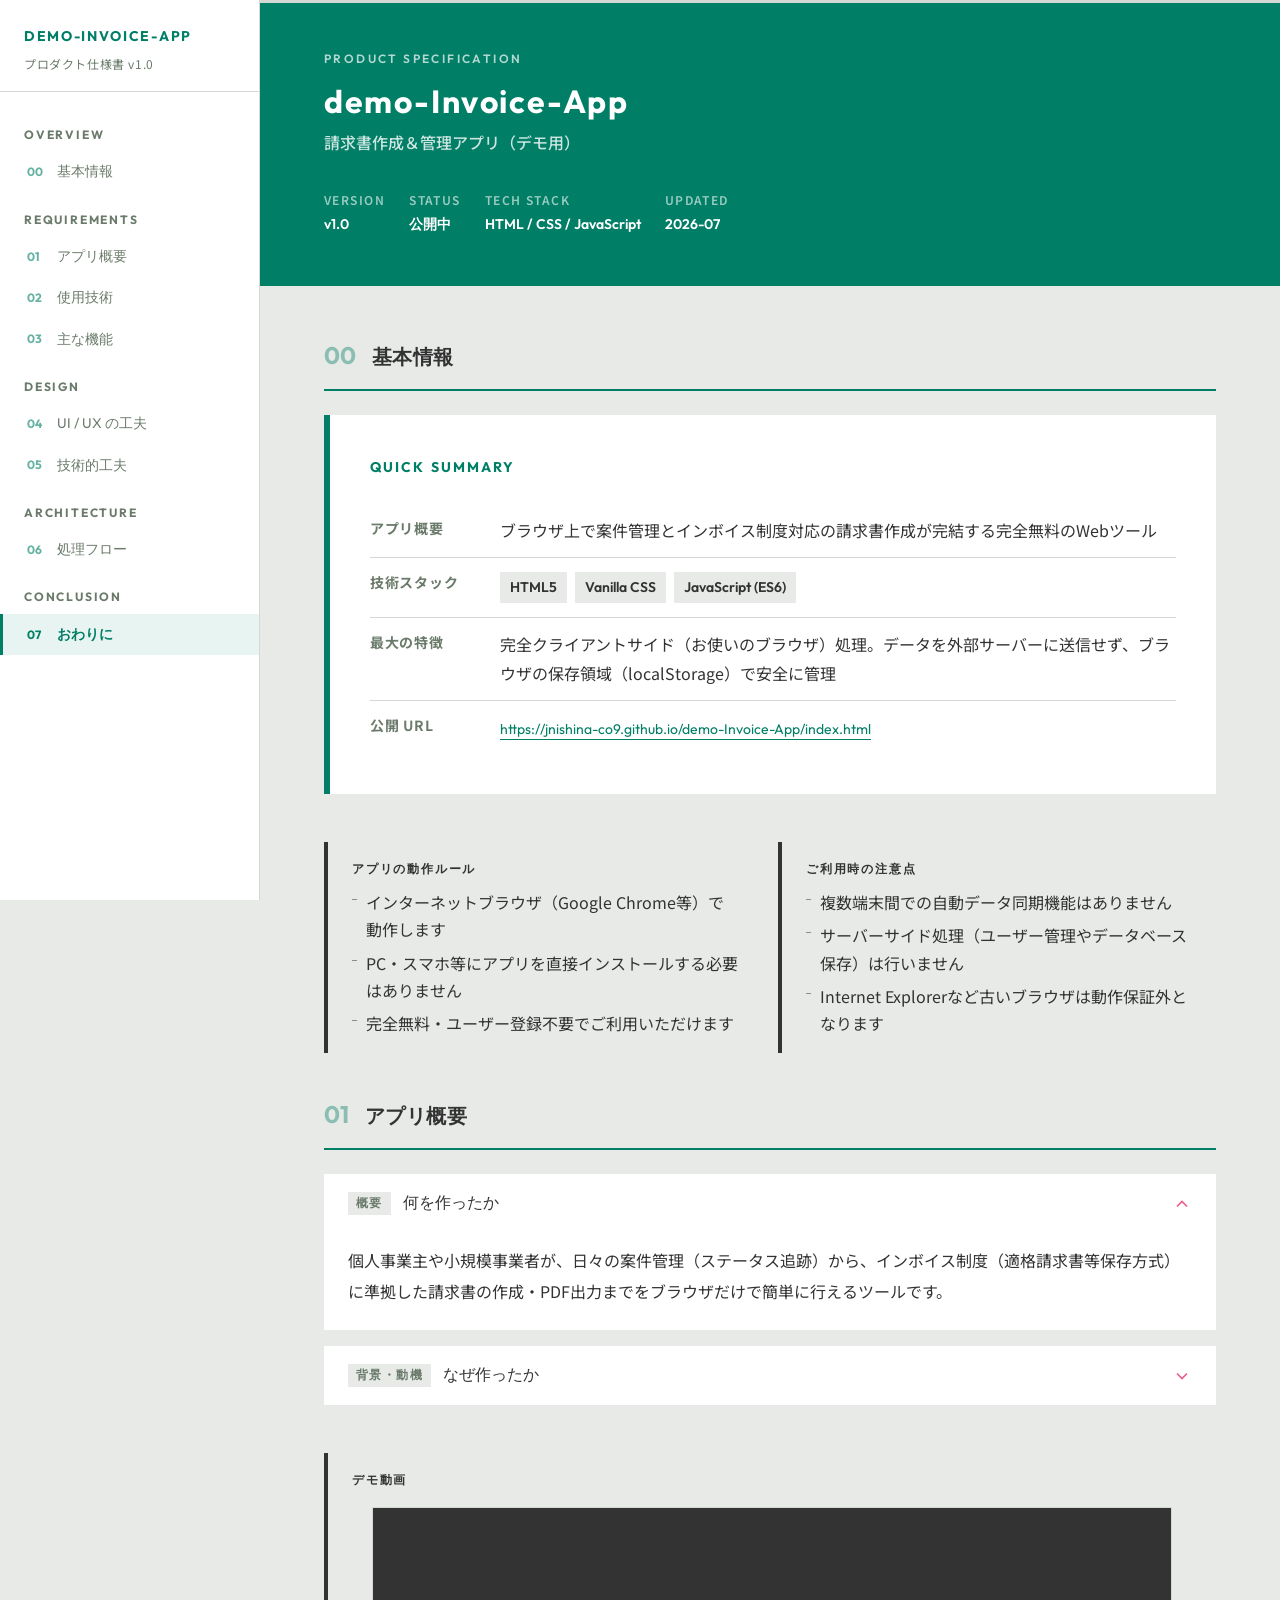
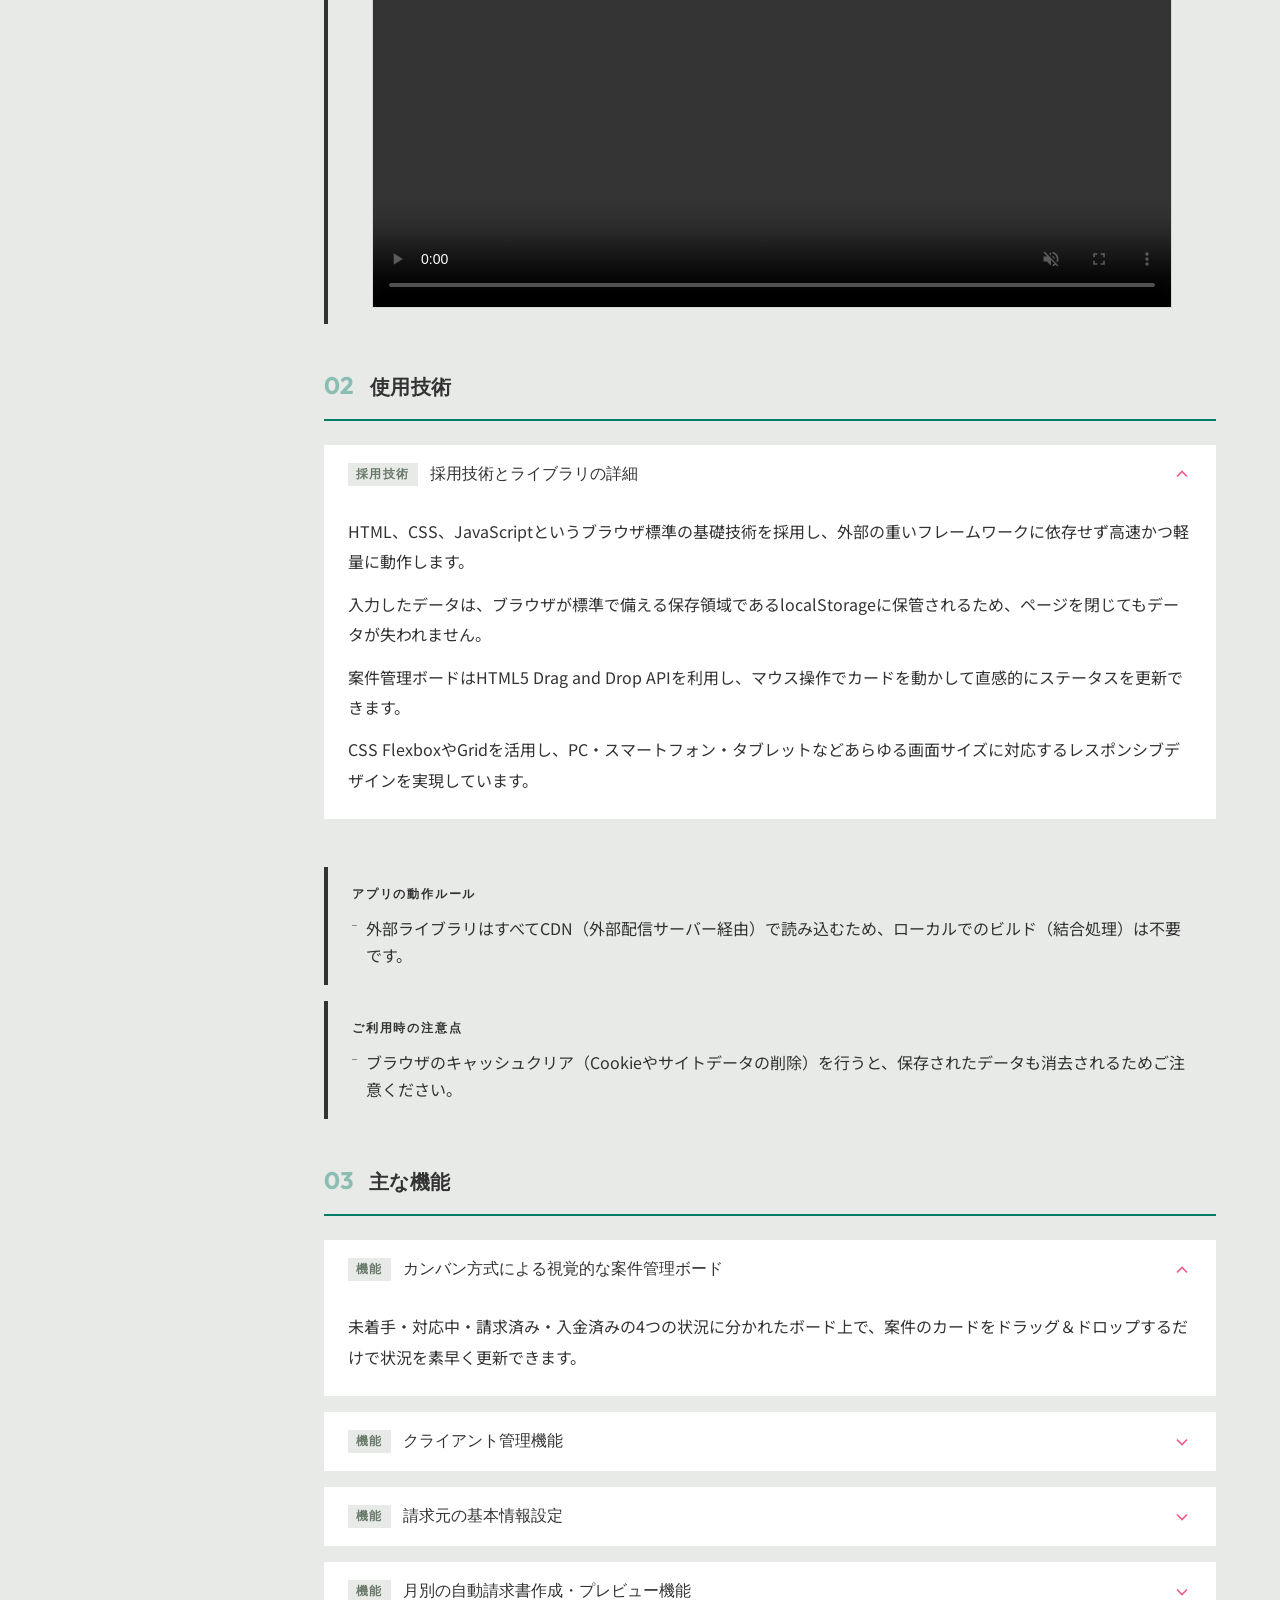
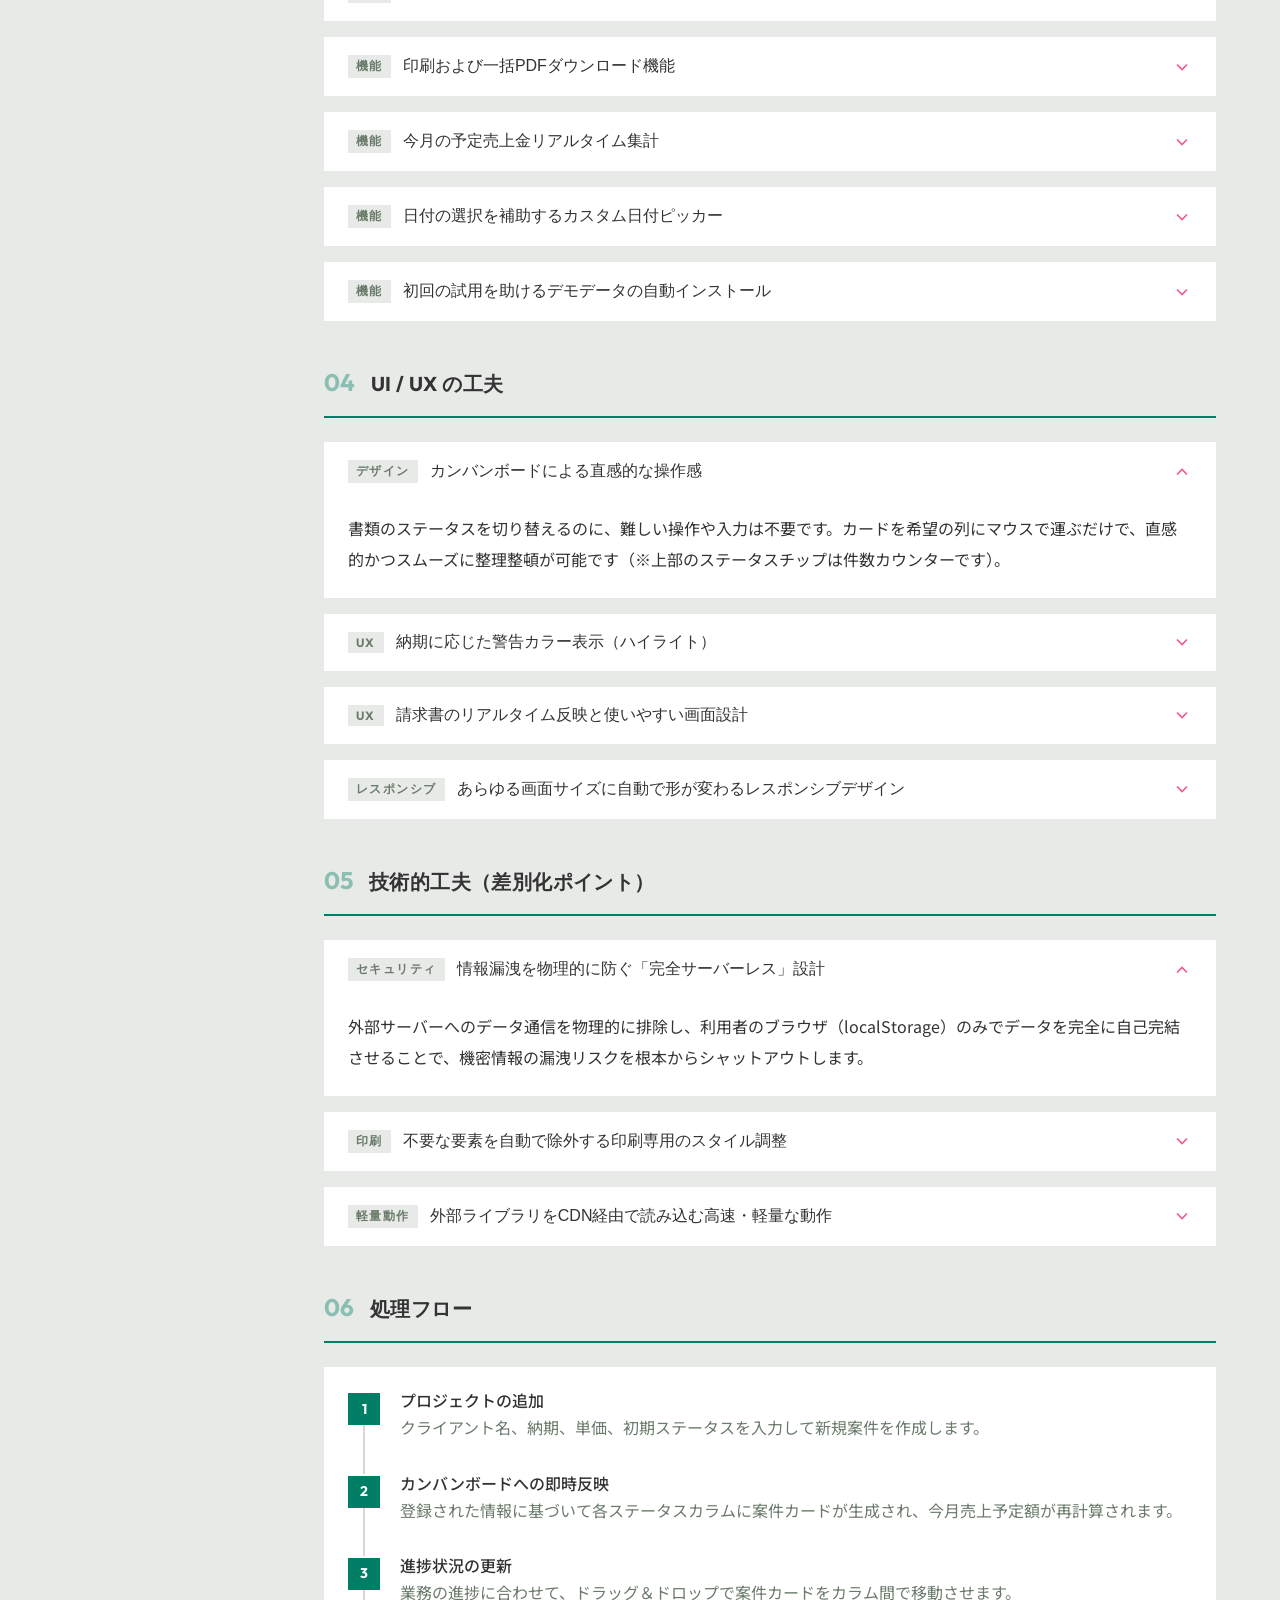
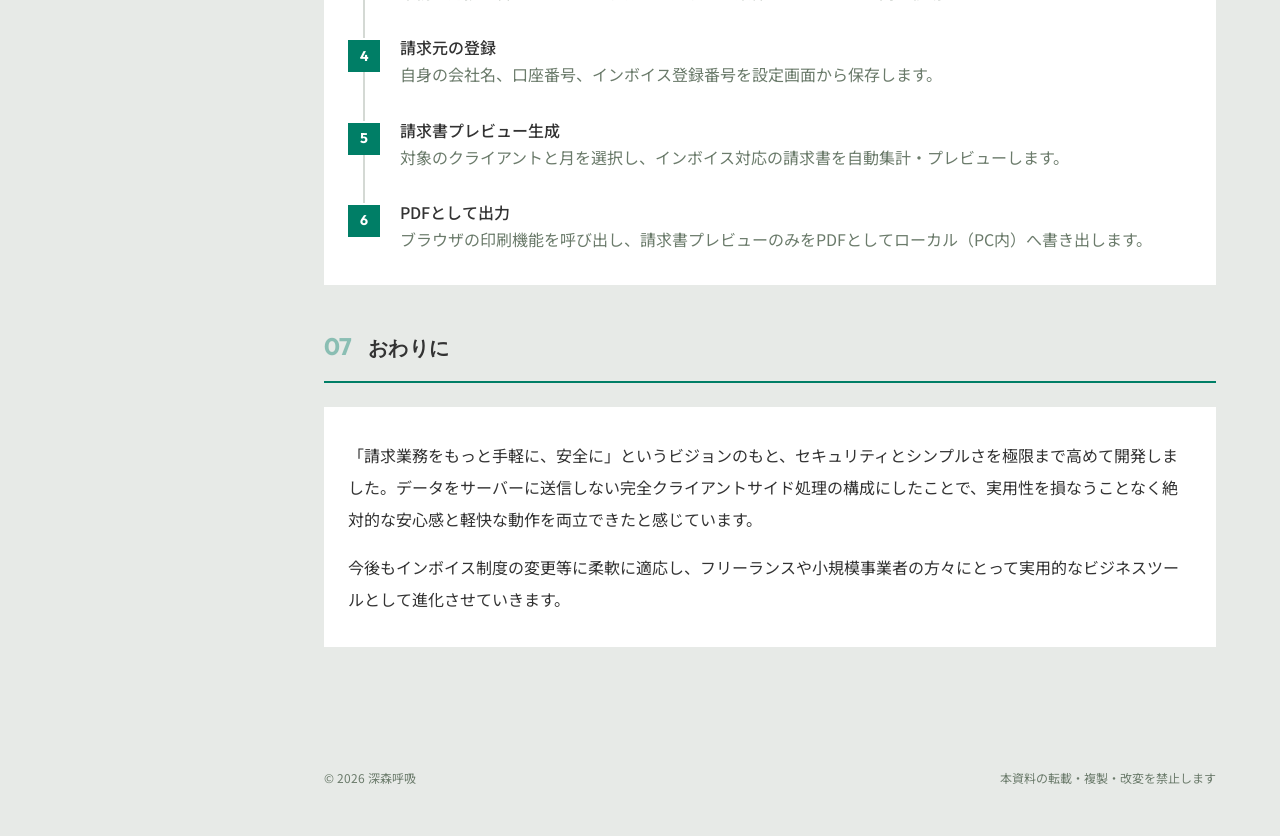
==== commit 695ec248: "ファイル内容を更新済み" ====
--- a/spec.html
+++ b/spec.html
@@ -5,7 +5,7 @@
 <meta name="viewport" content="width=device-width, initial-scale=1.0">
 <link rel="icon" href="favicon.png" type="image/png">
 <link rel="apple-touch-icon" href="apple-touch-icon.png">
-<title>仕様書 | INVOICE APP</title>
+<title>仕様書 | demo-Invoice-App</title>
 <link rel="preconnect" href="https://fonts.googleapis.com">
 <link rel="preconnect" href="https://fonts.gstatic.com" crossorigin>
 <link href="https://fonts.googleapis.com/css2?family=Noto+Sans+JP:wght@400;500;700&family=Outfit:wght@400;600;700&display=swap" rel="stylesheet">
@@ -783,7 +783,7 @@
     <header class="page-header">
       <div class="page-header__eyebrow">PRODUCT SPECIFICATION</div>
       <h1 class="page-header__title">demo-Invoice-App</h1>
-      <div class="page-header__subtitle">個人事業者・フリーランス向け 請求書作成＆管理アプリ 仕様書</div>
+      <div class="page-header__subtitle">請求書作成＆管理アプリ（デモ用）</div>
       <div class="page-header__meta">
         <div class="meta-badge">
           <span class="meta-badge__label">Version</span>
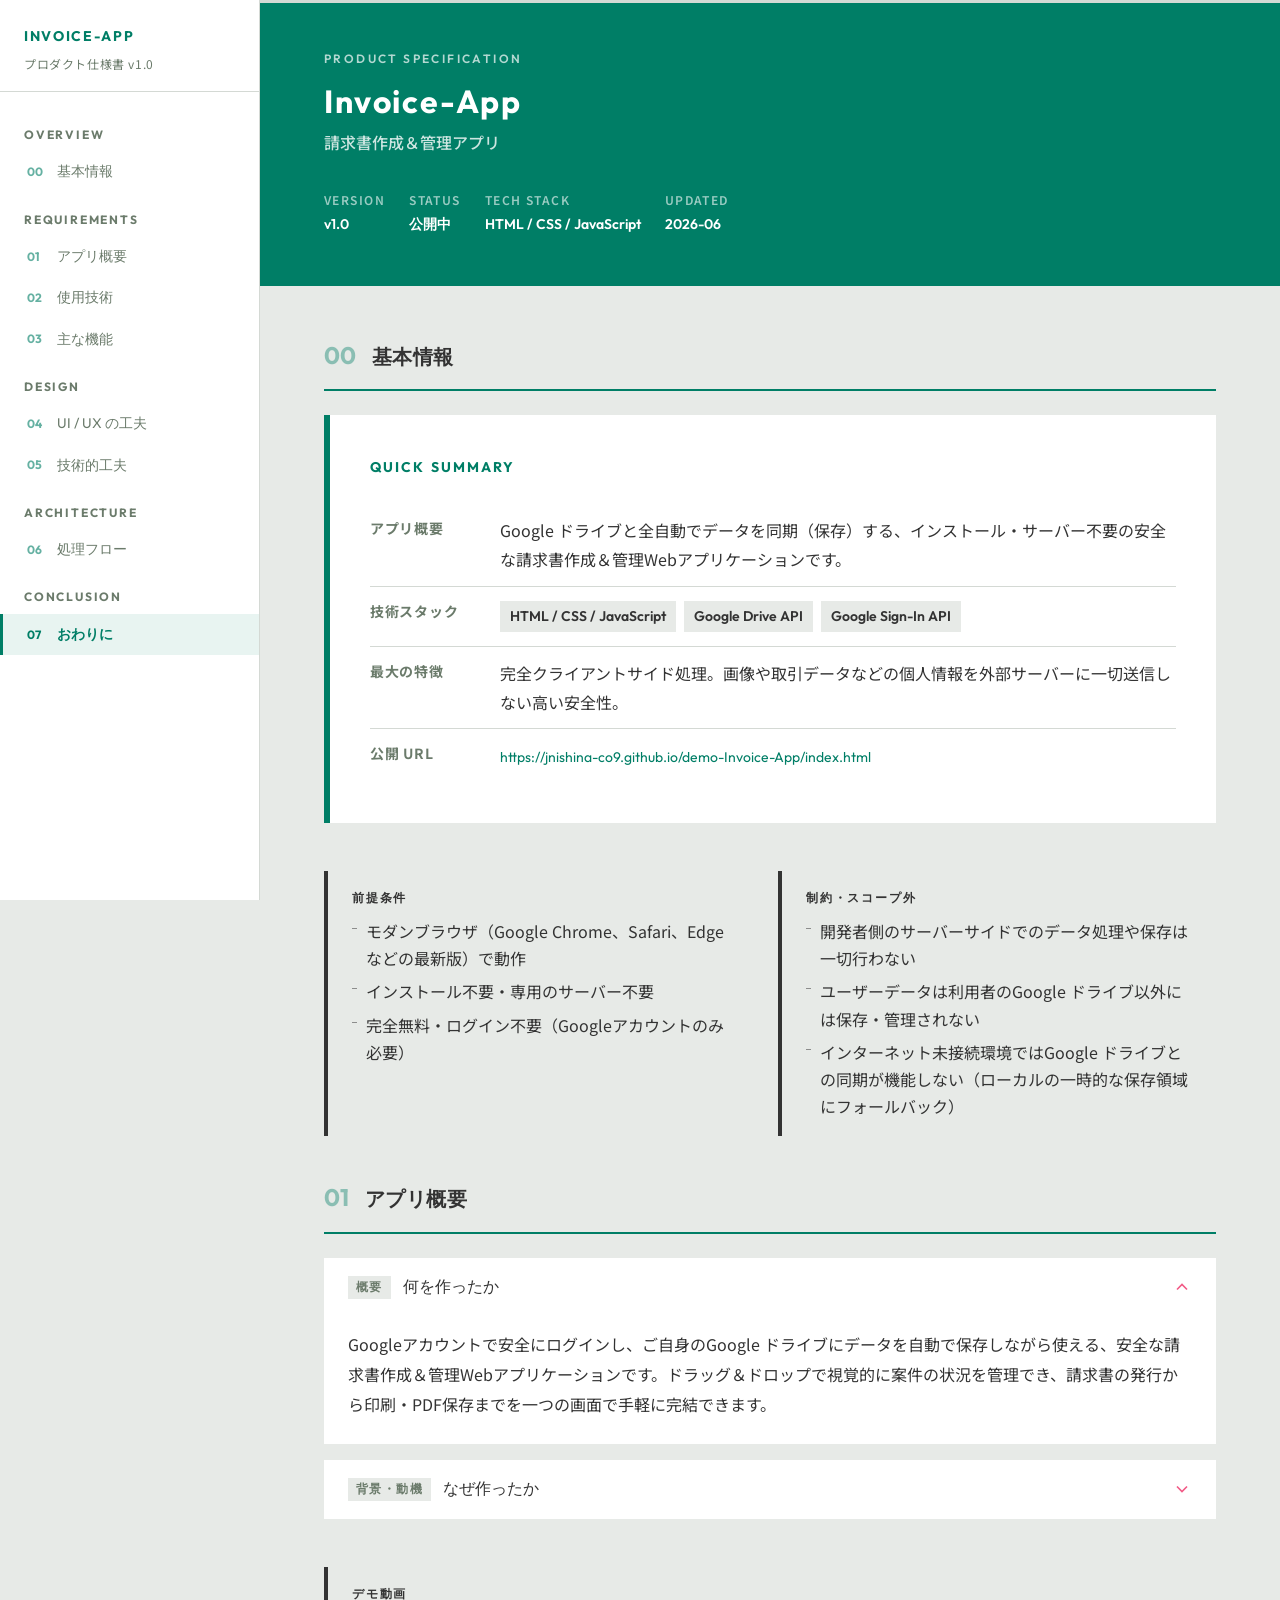
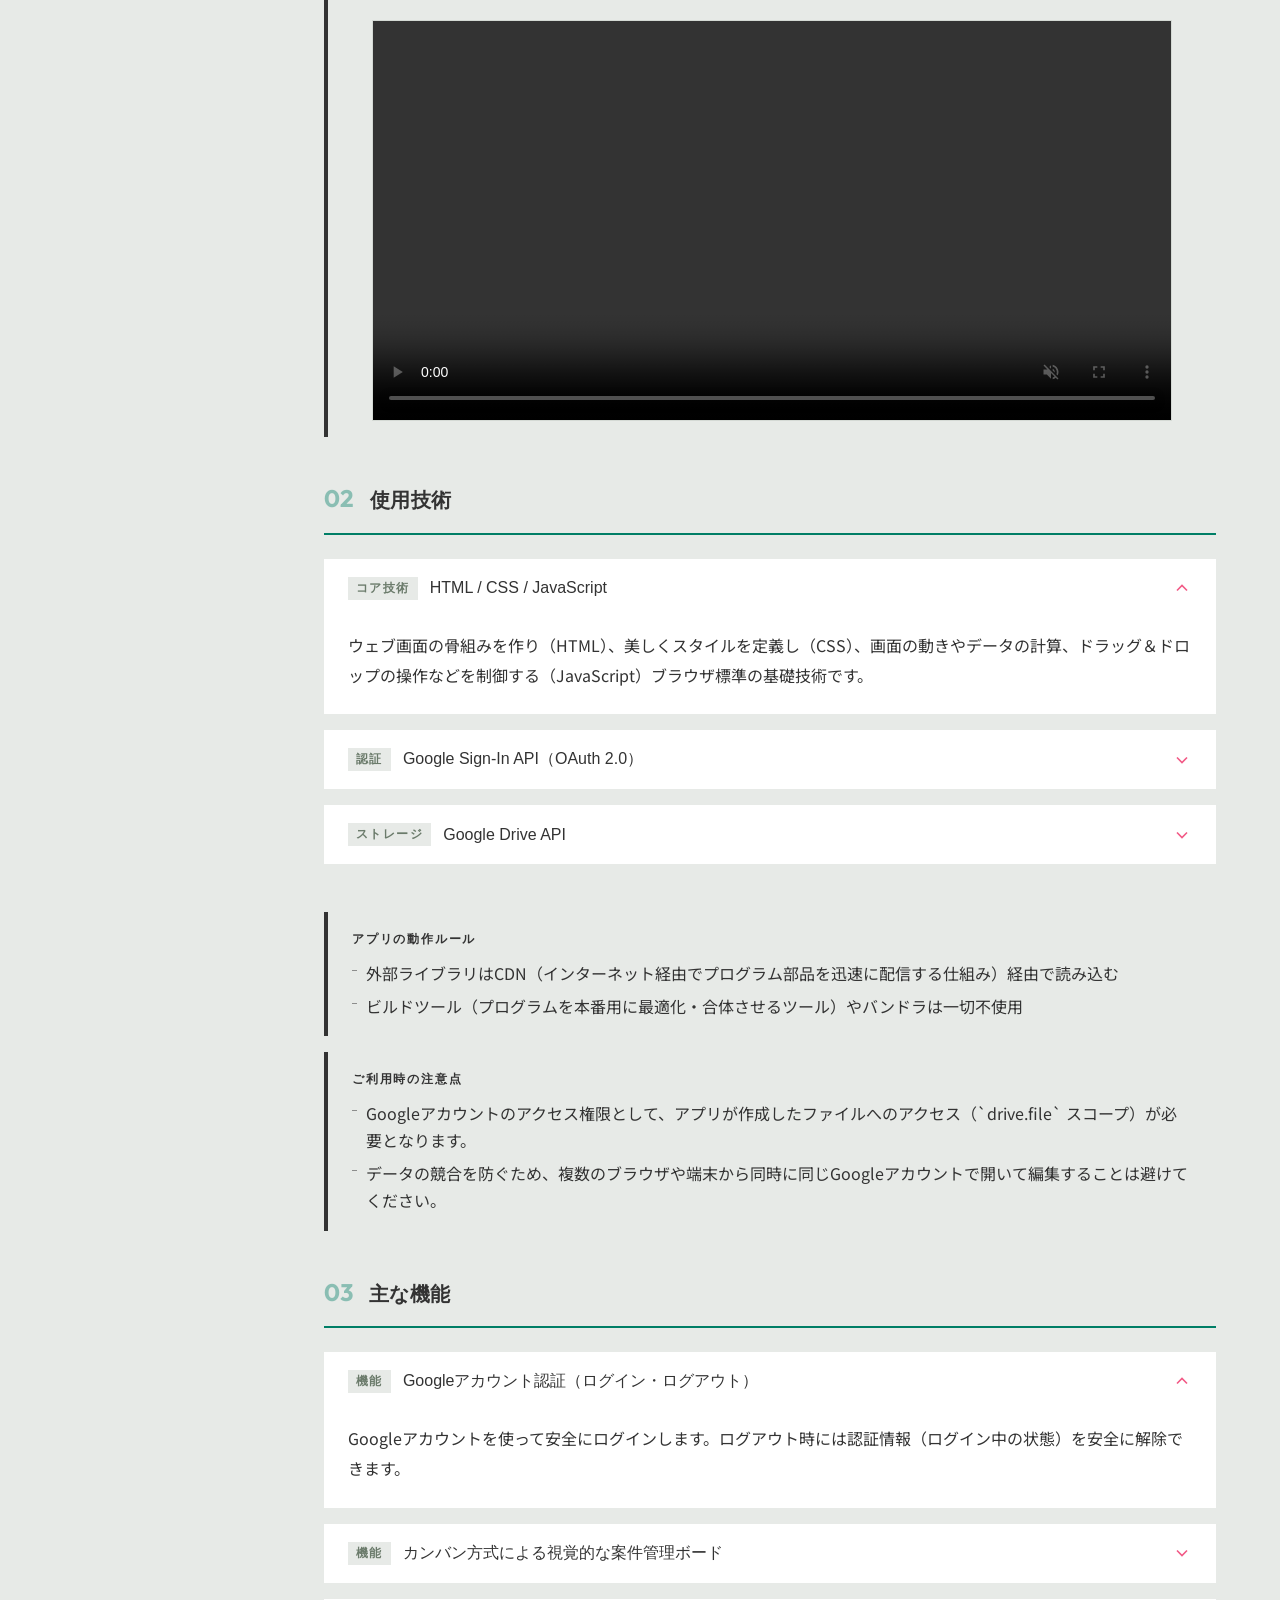
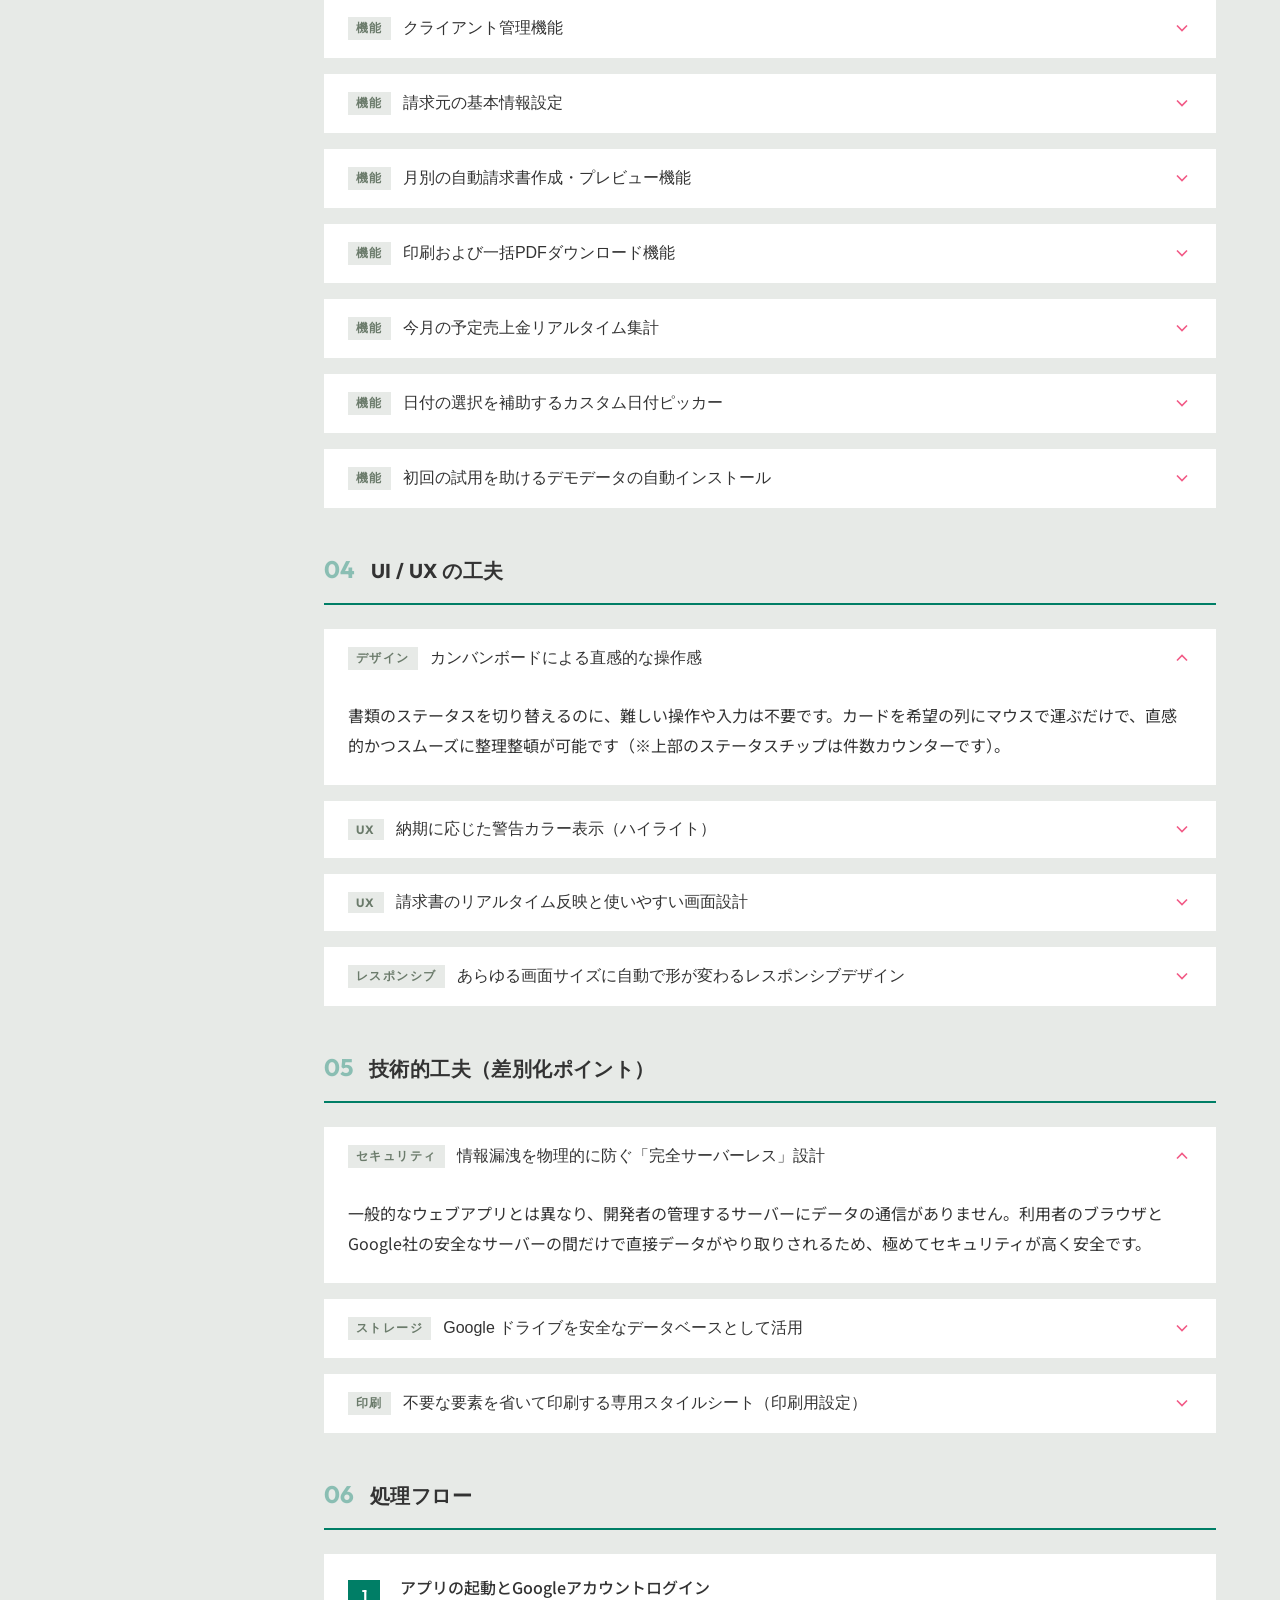
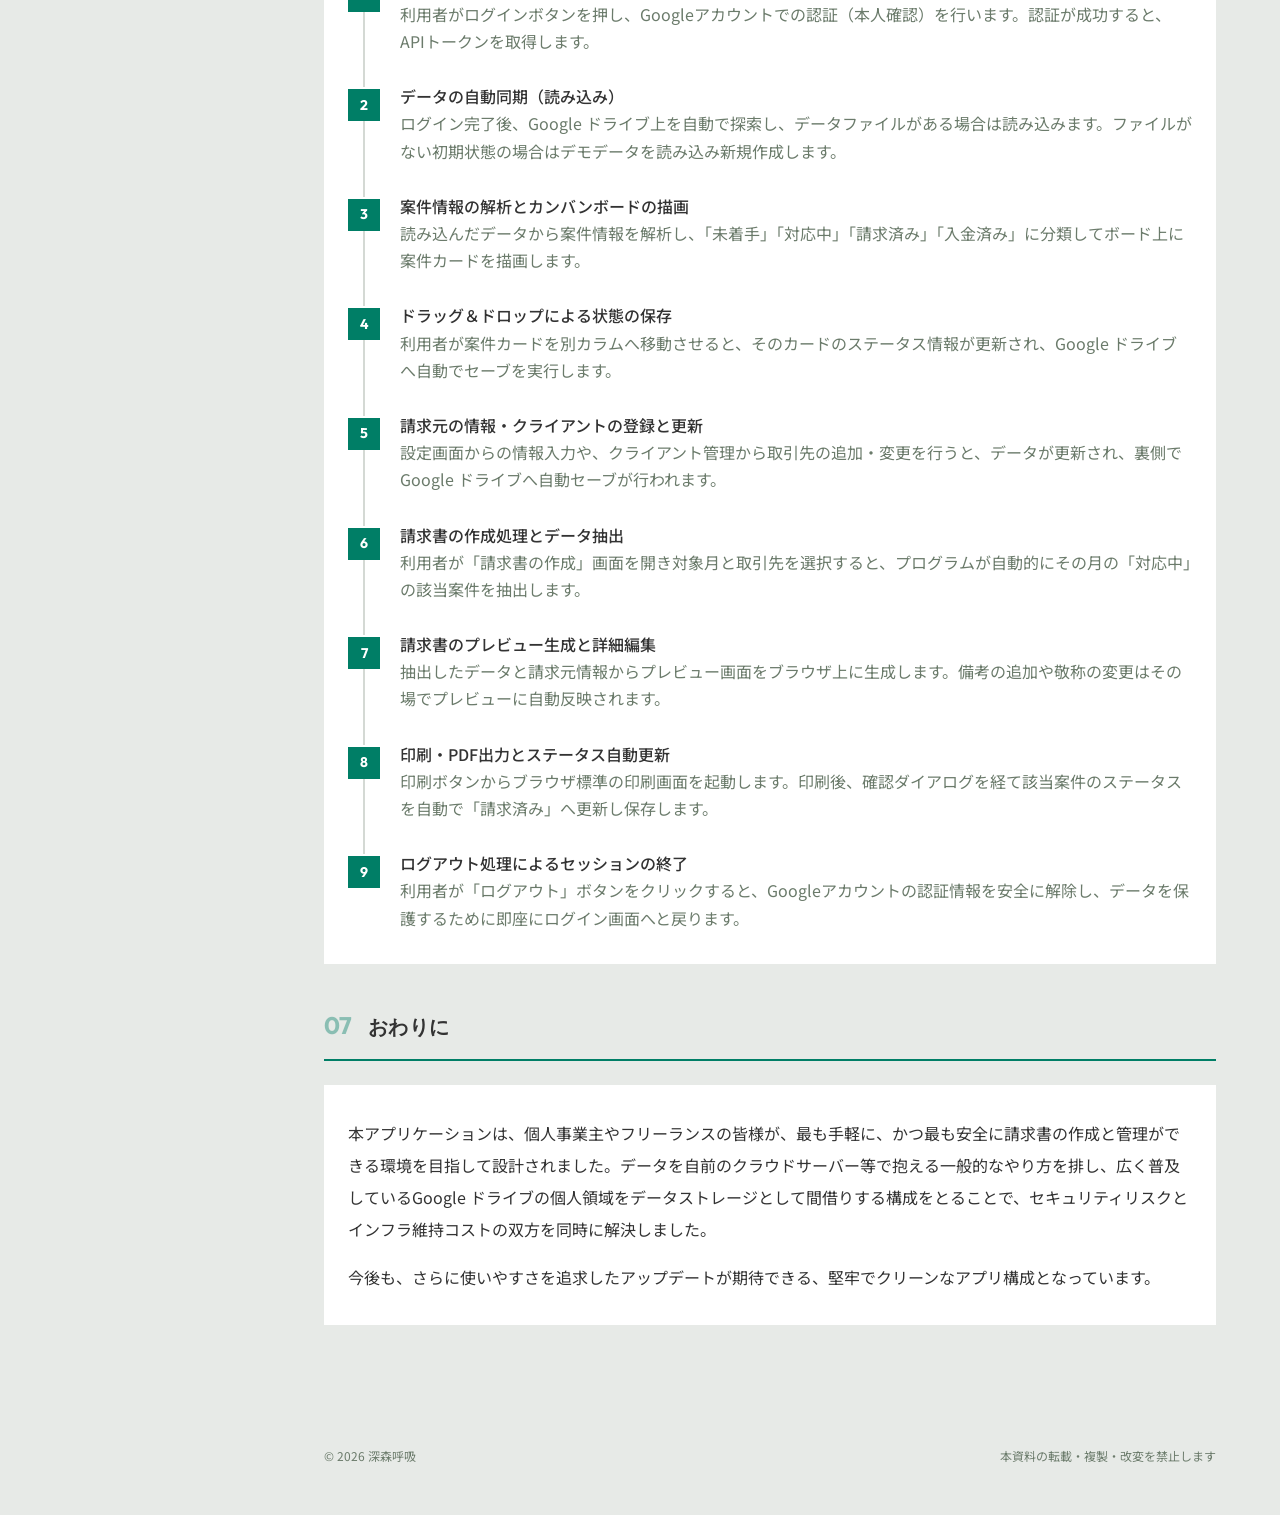
==== commit d3efdfdc: "本番用のHTML仕様書に差し替え済み" ====
--- a/spec.html
+++ b/spec.html
@@ -1,1419 +1,1705 @@
 <!DOCTYPE html>
 <html lang="ja">
+
 <head>
-<meta charset="UTF-8">
-<meta name="viewport" content="width=device-width, initial-scale=1.0">
-<link rel="icon" href="favicon.png" type="image/png">
-<link rel="apple-touch-icon" href="apple-touch-icon.png">
-<title>仕様書 | demo-Invoice-App</title>
-<link rel="preconnect" href="https://fonts.googleapis.com">
-<link rel="preconnect" href="https://fonts.gstatic.com" crossorigin>
-<link href="https://fonts.googleapis.com/css2?family=Noto+Sans+JP:wght@400;500;700&family=Outfit:wght@400;600;700&display=swap" rel="stylesheet">
-<style>
-  /* =============================================
+  <meta charset="UTF-8">
+  <meta name="viewport" content="width=device-width, initial-scale=1.0">
+  <link rel="icon" href="favicon.png" type="image/png">
+  <link rel="apple-touch-icon" href="apple-touch-icon.png">
+  <title>仕様書 | Invoice-App</title>
+  <link rel="preconnect" href="https://fonts.googleapis.com">
+  <link rel="preconnect" href="https://fonts.gstatic.com" crossorigin>
+  <link
+    href="https://fonts.googleapis.com/css2?family=Noto+Sans+JP:wght@400;500;700&family=Outfit:wght@400;600;700&display=swap"
+    rel="stylesheet">
+  <style>
+    /* =============================================
      RESET & BASE
   ============================================= */
-  *, *::before, *::after { box-sizing: border-box; margin: 0; padding: 0; }
-
-  :root {
-    /* 4色パレット（Junko指定） */
-    --color-main:    #007E66;   /* メインカラー（ダークグリーン） */
-    --color-base:    #FFFFFF;   /* ベースカラー（白） */
-    --color-sub:     #E7EAE7;   /* サブカラー（ライトグレーグリーン） */
-    --color-accent:  #F25A86;   /* アクセントカラー（ピンク） */
-    --color-text:    #333333;   /* テキストカラー */
-    /* 派生色（4色から計算） */
-    --color-text-sub:      #6B7B6B;   /* --color-sub を暗くした補助テキスト */
-    --color-border:        #D4D9D4;   /* --color-sub を少し濃くしたボーダー */
-    --color-main-light:    #E8F4F1;   /* --color-main の極薄 */
-    --color-accent-light:  #FDEEF4;   /* --color-accent の極薄 */
-    --font-base:     'Noto Sans JP', 'Segoe UI', 'Hiragino Kaku Gothic ProN', 'Hiragino Sans', 'Yu Gothic', 'Meiryo', sans-serif;
-    --font-accent:   'Outfit', 'Segoe UI', -apple-system, sans-serif;
-    --sidebar-width: 260px;
-  }
-
-  html { scroll-behavior: smooth; }
-
-  body {
-    font-family: var(--font-base);
-    font-size: 16px;
-    line-height: 1.8;
-    color: var(--color-text);
-    background: var(--color-sub);
-    min-height: 100vh;
-  }
-
-  /* =============================================
+    *,
+    *::before,
+    *::after {
+      box-sizing: border-box;
+      margin: 0;
+      padding: 0;
+    }
+
+    :root {
+      /* 4色パレット（SPEC-HTML.md指定） */
+      --color-main: #007E66;
+      /* メインカラー（ダークグリーン） */
+      --color-base: #FFFFFF;
+      /* ベースカラー（白） */
+      --color-sub: #E7EAE7;
+      /* サブカラー（ライトグレーグリーン） */
+      --color-accent: #F25A86;
+      /* アクセントカラー（ピンク） */
+      --color-text: #333333;
+      /* テキストカラー */
+      /* 派生色 */
+      --color-text-sub: #6B7B6B;
+      --color-border: #D4D9D4;
+      --color-main-light: #E8F4F1;
+      --color-accent-light: #FDEEF4;
+      --font-base: 'Noto Sans JP', 'Segoe UI', 'Hiragino Kaku Gothic ProN', 'Hiragino Sans', 'Yu Gothic', 'Meiryo', sans-serif;
+      --font-accent: 'Outfit', 'Segoe UI', -apple-system, sans-serif;
+      --sidebar-width: 260px;
+    }
+
+    html {
+      scroll-behavior: smooth;
+    }
+
+    body {
+      font-family: var(--font-base);
+      font-size: 16px;
+      line-height: 1.8;
+      color: var(--color-text);
+      background: var(--color-sub);
+      min-height: 100vh;
+    }
+
+    /* =============================================
      LAYOUT SHELL
   ============================================= */
-  .layout {
-    display: flex;
-    min-height: 100vh;
-  }
-
-  /* =============================================
+    .layout {
+      display: flex;
+      min-height: 100vh;
+    }
+
+    /* =============================================
      SIDEBAR
   ============================================= */
-  .sidebar {
-    position: fixed;
-    top: 0;
-    left: 0;
-    width: var(--sidebar-width);
-    height: 100vh;
-    background: var(--color-base);
-    display: flex;
-    flex-direction: column;
-    overflow: hidden;
-    z-index: 100;
-    border-right: 1px solid var(--color-border);
-  }
-
-  .sidebar__brand {
-    padding: 24px 24px 16px;
-    border-bottom: 1px solid var(--color-border);
-    flex-shrink: 0;
-  }
-
-  .sidebar__app-name {
-    font-family: var(--font-accent);
-    font-size: 14px;
-    font-weight: 700;
-    letter-spacing: 0.12em;
-    color: var(--color-main);
-    text-transform: uppercase;
-    text-decoration: none;
-    display: block;
-    opacity: 1;
-    transition: opacity 0.15s;
-  }
-
-  .sidebar__app-name:hover {
-    opacity: 0.7;
-  }
-
-  .sidebar__doc-type {
-    font-size: 12px;
-    color: var(--color-text-sub);
-    letter-spacing: 0.05em;
-    margin-top: 4px;
-  }
-
-  .sidebar__nav {
-    flex: 1;
-    overflow-y: auto;
-    padding: 16px 0 24px;
-  }
-
-  .sidebar__nav::-webkit-scrollbar { width: 4px; }
-  .sidebar__nav::-webkit-scrollbar-track { background: transparent; }
-  .sidebar__nav::-webkit-scrollbar-thumb { background: var(--color-border); }
-
-  .nav__section-label {
-    font-family: var(--font-accent);
-    font-size: 12px;
-    font-weight: 700;
-    letter-spacing: 0.15em;
-    color: var(--color-text-sub);
-    text-transform: uppercase;
-    padding: 16px 24px 6px;
-  }
-
-  .nav__item {
-    display: flex;
-    align-items: center;
-    gap: 10px;
-    padding: 8px 24px;
-    font-family: var(--font-accent);
-    font-size: 14px;
-    color: var(--color-text-sub);
-    text-decoration: none;
-    cursor: pointer;
-    transition: background 0.15s, color 0.15s;
-    border-left: 3px solid transparent;
-  }
-
-  .nav__item:hover {
-    background: var(--color-sub);
-    color: var(--color-text);
-  }
-
-  .nav__item.is-active {
-    background: var(--color-main-light);
-    color: var(--color-main);
-    border-left-color: var(--color-main);
-    font-weight: 700;
-  }
-
-  .nav__item-num {
-    font-family: var(--font-accent);
-    font-size: 12px;
-    font-weight: 700;
-    color: var(--color-main);
-    opacity: 0.6;
-    min-width: 20px;
-  }
-
-  .nav__item.is-active .nav__item-num { opacity: 1; }
-
-  /* =============================================
+    .sidebar {
+      position: fixed;
+      top: 0;
+      left: 0;
+      width: var(--sidebar-width);
+      height: 100vh;
+      background: var(--color-base);
+      display: flex;
+      flex-direction: column;
+      overflow: hidden;
+      z-index: 100;
+      border-right: 1px solid var(--color-border);
+    }
+
+    .sidebar__brand {
+      padding: 24px 24px 16px;
+      border-bottom: 1px solid var(--color-border);
+      flex-shrink: 0;
+    }
+
+    .sidebar__app-name {
+      font-family: var(--font-accent);
+      font-size: 14px;
+      font-weight: 700;
+      letter-spacing: 0.12em;
+      color: var(--color-main);
+      text-decoration: none;
+      display: block;
+    }
+
+    .sidebar__app-name:hover {
+      opacity: 0.7;
+    }
+
+    .sidebar__doc-type {
+      font-size: 12px;
+      color: var(--color-text-sub);
+      letter-spacing: 0.05em;
+      margin-top: 4px;
+    }
+
+    .sidebar__nav {
+      flex: 1;
+      overflow-y: auto;
+      padding: 16px 0 24px;
+    }
+
+    .sidebar__nav::-webkit-scrollbar {
+      width: 4px;
+    }
+
+    .sidebar__nav::-webkit-scrollbar-track {
+      background: transparent;
+    }
+
+    .sidebar__nav::-webkit-scrollbar-thumb {
+      background: var(--color-border);
+    }
+
+    .nav__section-label {
+      font-family: var(--font-accent);
+      font-size: 12px;
+      font-weight: 700;
+      letter-spacing: 0.15em;
+      color: var(--color-text-sub);
+      text-transform: uppercase;
+      padding: 16px 24px 6px;
+    }
+
+    .nav__item {
+      display: flex;
+      align-items: center;
+      gap: 10px;
+      padding: 8px 24px;
+      font-family: var(--font-accent);
+      font-size: 14px;
+      color: var(--color-text-sub);
+      text-decoration: none;
+      cursor: pointer;
+      transition: background 0.15s, color 0.15s;
+      border-left: 3px solid transparent;
+    }
+
+    .nav__item:hover {
+      background: var(--color-sub);
+      color: var(--color-text);
+    }
+
+    .nav__item.is-active {
+      background: var(--color-main-light);
+      color: var(--color-main);
+      border-left-color: var(--color-main);
+      font-weight: 700;
+    }
+
+    .nav__item-num {
+      font-family: var(--font-accent);
+      font-size: 12px;
+      font-weight: 700;
+      color: var(--color-main);
+      opacity: 0.6;
+      min-width: 20px;
+    }
+
+    .nav__item.is-active .nav__item-num {
+      opacity: 1;
+    }
+
+    /* =============================================
      MAIN CONTENT
   ============================================= */
-  .main {
-    margin-left: var(--sidebar-width);
-    flex: 1;
-    min-width: 0;
-  }
-
-  /* =============================================
+    .main {
+      margin-left: var(--sidebar-width);
+      flex: 1;
+      min-width: 0;
+    }
+
+    /* =============================================
      PAGE HEADER
   ============================================= */
-  .page-header {
-    background: var(--color-main);
-    padding: 48px 64px;
-  }
-
-  .page-header__eyebrow {
-    font-family: var(--font-accent);
-    font-size: 12px;
-    font-weight: 600;
-    letter-spacing: 0.2em;
-    color: rgba(255,255,255,0.7);
-    text-transform: uppercase;
-    margin-bottom: 12px;
-  }
-
-  .page-header__title {
-    font-family: var(--font-accent);
-    font-size: 32px;
-    font-weight: 700;
-    color: var(--color-base);
-    letter-spacing: 0.05em;
-    line-height: 1.2;
-  }
-
-  .page-header__subtitle {
-    font-size: 16px;
-    color: rgba(255,255,255,0.8);
-    margin-top: 8px;
-    font-weight: 500;
-  }
-
-  .page-header__meta {
-    display: flex;
-    gap: 24px;
-    margin-top: 32px;
-    flex-wrap: wrap;
-  }
-
-  .meta-badge {
-    display: flex;
-    flex-direction: column;
-    gap: 2px;
-  }
-
-  .meta-badge__label {
-    font-size: 12px;
-    letter-spacing: 0.12em;
-    color: rgba(255,255,255,0.6);
-    text-transform: uppercase;
-    font-weight: 600;
-  }
-
-  .meta-badge__value {
-    font-family: var(--font-accent);
-    font-size: 14px;
-    color: var(--color-base);
-    font-weight: 600;
-  }
-
-  /* =============================================
+    .page-header {
+      background: var(--color-main);
+      padding: 48px 64px;
+    }
+
+    .page-header__eyebrow {
+      font-family: var(--font-accent);
+      font-size: 12px;
+      font-weight: 600;
+      letter-spacing: 0.2em;
+      color: rgba(255, 255, 255, 0.7);
+      text-transform: uppercase;
+      margin-bottom: 12px;
+    }
+
+    .page-header__title {
+      font-family: var(--font-accent);
+      font-size: 32px;
+      font-weight: 700;
+      color: var(--color-base);
+      letter-spacing: 0.05em;
+      line-height: 1.2;
+    }
+
+    .page-header__subtitle {
+      font-size: 16px;
+      color: rgba(255, 255, 255, 0.8);
+      margin-top: 8px;
+      font-weight: 500;
+    }
+
+    .page-header__meta {
+      display: flex;
+      gap: 24px;
+      margin-top: 32px;
+      flex-wrap: wrap;
+    }
+
+    .meta-badge {
+      display: flex;
+      flex-direction: column;
+      gap: 2px;
+    }
+
+    .meta-badge__label {
+      font-size: 12px;
+      letter-spacing: 0.12em;
+      color: rgba(255, 255, 255, 0.6);
+      text-transform: uppercase;
+      font-weight: 600;
+    }
+
+    .meta-badge__value {
+      font-family: var(--font-accent);
+      font-size: 14px;
+      color: var(--color-base);
+      font-weight: 600;
+    }
+
+    /* =============================================
      CONTENT AREA
   ============================================= */
-  .content {
-    padding: 48px 64px;
-  }
-
-  /* =============================================
+    .content {
+      padding: 48px 64px;
+    }
+
+    /* =============================================
      APP CARD (Section 0)
   ============================================= */
-  .app-card {
-    background: var(--color-base);
-    padding: 40px;
-    margin-bottom: 48px;
-    border-left: 6px solid var(--color-main);
-  }
-
-  .app-card__title {
-    font-family: var(--font-accent);
-    font-size: 14px;
-    font-weight: 700;
-    letter-spacing: 0.15em;
-    color: var(--color-main);
-    text-transform: uppercase;
-    margin-bottom: 24px;
-  }
-
-  .app-card__table {
-    width: 100%;
-    border-collapse: collapse;
-  }
-
-  .app-card__table tr {
-    border-bottom: 1px solid var(--color-border);
-  }
-
-  .app-card__table tr:last-child { border-bottom: none; }
-
-  .app-card__table th {
-    font-size: 14px;
-    font-weight: 700;
-    color: var(--color-text-sub);
-    letter-spacing: 0.05em;
-    padding: 12px 16px 12px 0;
-    text-align: left;
-    white-space: nowrap;
-    width: 130px;
-    vertical-align: top;
-  }
-
-  .app-card__table td {
-    font-size: 16px;
-    color: var(--color-text);
-    padding: 12px 0;
-    vertical-align: top;
-  }
-
-  .tech-tag {
-    display: inline-block;
-    background: var(--color-sub);
-    color: var(--color-text);
-    font-size: 14px;
-    padding: 3px 10px;
-    font-family: var(--font-accent);
-    font-weight: 600;
-    margin: 2px 4px 2px 0;
-  }
-
-  .url-link {
-    font-family: var(--font-accent);
-    font-size: 14px;
-    color: var(--color-main);
-    text-decoration: none;
-    border-bottom: 1px solid var(--color-main);
-    padding-bottom: 1px;
-  }
-
-  /* =============================================
+    .app-card {
+      background: var(--color-base);
+      padding: 40px;
+      margin-bottom: 48px;
+      border-left: 6px solid var(--color-main);
+    }
+
+    .app-card__title {
+      font-family: var(--font-accent);
+      font-size: 14px;
+      font-weight: 700;
+      letter-spacing: 0.15em;
+      color: var(--color-main);
+      text-transform: uppercase;
+      margin-bottom: 24px;
+    }
+
+    .app-card__table {
+      width: 100%;
+      border-collapse: collapse;
+    }
+
+    .app-card__table tr {
+      border-bottom: 1px solid var(--color-border);
+    }
+
+    .app-card__table tr:last-child {
+      border-bottom: none;
+    }
+
+    .app-card__table th {
+      font-size: 14px;
+      font-weight: 700;
+      color: var(--color-text-sub);
+      letter-spacing: 0.05em;
+      padding: 12px 16px 12px 0;
+      text-align: left;
+      white-space: nowrap;
+      width: 130px;
+      vertical-align: top;
+    }
+
+    .app-card__table td {
+      font-size: 16px;
+      color: var(--color-text);
+      padding: 12px 0;
+      vertical-align: top;
+    }
+
+    .tech-tag {
+      display: inline-block;
+      background: var(--color-sub);
+      color: var(--color-text);
+      font-size: 14px;
+      padding: 3px 10px;
+      font-family: var(--font-accent);
+      font-weight: 600;
+      margin: 2px 4px 2px 0;
+    }
+
+    .url-link {
+      font-family: var(--font-accent);
+      font-size: 14px;
+      color: var(--color-main);
+      text-decoration: none;
+    }
+
+    /* =============================================
      SECTION
   ============================================= */
-  .spec-section {
-    margin-bottom: 40px;
-    scroll-margin-top: 24px;
-  }
-
-  .section-header {
-    display: flex;
-    align-items: baseline;
-    gap: 16px;
-    margin-bottom: 24px;
-    padding-bottom: 12px;
-    border-bottom: 2px solid var(--color-main);
-  }
-
-  .section-num {
-    font-family: var(--font-accent);
-    font-size: 24px;
-    font-weight: 700;
-    color: var(--color-main);
-    opacity: 0.4;
-  }
-
-  .section-title {
-    font-family: var(--font-accent);
-    font-size: 20px;
-    font-weight: 700;
-    color: var(--color-text);
-    letter-spacing: 0.02em;
-  }
-
-  .section-body {
-    display: flex;
-    flex-direction: column;
-    gap: 16px;
-  }
-
-  /* =============================================
+    .spec-section {
+      margin-bottom: 40px;
+      scroll-margin-top: 24px;
+    }
+
+    .section-header {
+      display: flex;
+      align-items: baseline;
+      gap: 16px;
+      margin-bottom: 24px;
+      padding-bottom: 12px;
+      border-bottom: 2px solid var(--color-main);
+    }
+
+    .section-num {
+      font-family: var(--font-accent);
+      font-size: 24px;
+      font-weight: 700;
+      color: var(--color-main);
+      opacity: 0.4;
+    }
+
+    .section-title {
+      font-family: var(--font-accent);
+      font-size: 20px;
+      font-weight: 700;
+      color: var(--color-text);
+      letter-spacing: 0.02em;
+    }
+
+    .section-body {
+      display: flex;
+      flex-direction: column;
+      gap: 16px;
+    }
+
+    /* =============================================
      ACCORDION
   ============================================= */
-  .accordion {
-    background: var(--color-base);
-    overflow: hidden;
-  }
-
-  .accordion__trigger {
-    width: 100%;
-    display: flex;
-    align-items: center;
-    justify-content: space-between;
-    padding: 18px 24px;
-    background: none;
-    border: none;
-    cursor: pointer;
-    text-align: left;
-    gap: 12px;
-    transition: background 0.15s;
-  }
-
-  .accordion__trigger:hover { background: var(--color-main-light); }
-
-  .accordion__trigger-left {
-    display: flex;
-    align-items: center;
-    gap: 12px;
-  }
-
-  .accordion__tag {
-    font-family: var(--font-accent);
-    font-size: 12px;
-    font-weight: 700;
-    letter-spacing: 0.12em;
-    text-transform: uppercase;
-    padding: 3px 8px;
-    white-space: nowrap;
-    background: var(--color-sub);
-    color: var(--color-text-sub);
-  }
-
-  .accordion__title {
-    font-size: 16px;
-    font-weight: 500;
-    color: var(--color-text);
-  }
-
-  .accordion__icon {
-    width: 20px;
-    height: 20px;
-    flex-shrink: 0;
-    color: var(--color-accent);
-    transition: transform 0.25s ease;
-  }
-
-  .accordion.is-open .accordion__icon { transform: rotate(180deg); }
-
-  .accordion__body {
-    display: none;
-    padding: 12px 24px 24px;
-    animation: fadeIn 0.2s ease;
-  }
-
-  .accordion.is-open .accordion__body { display: block; }
-
-  @keyframes fadeIn {
-    from { opacity: 0; transform: translateY(-4px); }
-    to   { opacity: 1; transform: translateY(0); }
-  }
-
-  .accordion__body p {
-    font-size: 16px;
-    line-height: 1.9;
-    color: var(--color-text);
-    margin-bottom: 12px;
-  }
-
-  .accordion__body p:last-child { margin-bottom: 0; }
-
-  /* =============================================
+    .accordion {
+      background: var(--color-base);
+      overflow: hidden;
+    }
+
+    .accordion__trigger {
+      width: 100%;
+      display: flex;
+      align-items: center;
+      justify-content: space-between;
+      padding: 18px 24px;
+      background: none;
+      border: none;
+      cursor: pointer;
+      text-align: left;
+      gap: 12px;
+      transition: background 0.15s;
+    }
+
+    .accordion__trigger:hover {
+      background: var(--color-main-light);
+    }
+
+    .accordion__trigger-left {
+      display: flex;
+      align-items: center;
+      gap: 12px;
+    }
+
+    .accordion__tag {
+      font-family: var(--font-accent);
+      font-size: 12px;
+      font-weight: 700;
+      letter-spacing: 0.12em;
+      text-transform: uppercase;
+      padding: 3px 8px;
+      white-space: nowrap;
+      background: var(--color-sub);
+      color: var(--color-text-sub);
+    }
+
+    .accordion__title {
+      font-size: 16px;
+      font-weight: 500;
+      color: var(--color-text);
+    }
+
+    .accordion__icon {
+      width: 20px;
+      height: 20px;
+      flex-shrink: 0;
+      color: var(--color-accent);
+      transition: transform 0.25s ease;
+    }
+
+    .accordion.is-open .accordion__icon {
+      transform: rotate(180deg);
+    }
+
+    .accordion__body {
+      display: none;
+      padding: 12px 24px 24px;
+      animation: fadeIn 0.2s ease;
+    }
+
+    .accordion.is-open .accordion__body {
+      display: block;
+    }
+
+    @keyframes fadeIn {
+      from {
+        opacity: 0;
+        transform: translateY(-4px);
+      }
+
+      to {
+        opacity: 1;
+        transform: translateY(0);
+      }
+    }
+
+    .accordion__body p {
+      font-size: 16px;
+      line-height: 1.9;
+      color: var(--color-text);
+      margin-bottom: 12px;
+    }
+
+    .accordion__body p:last-child {
+      margin-bottom: 0;
+    }
+
+    /* =============================================
      SPEC BLOCKS
   ============================================= */
-  .block-grid {
-    display: grid;
-    grid-template-columns: 1fr 1fr;
-    gap: 16px;
-  }
-
-  .spec-block {
-    padding: 16px 24px;
-    background: transparent;
-    border-left: 4px solid var(--color-text);
-  }
-
-  .accordion + .spec-block,
-  .accordion + .block-grid,
-  .app-card + .spec-block,
-  .app-card + .block-grid {
-    margin-top: 32px;
-  }
-
-  .spec-block__label {
-    font-family: var(--font-accent);
-    font-size: 12px;
-    font-weight: 700;
-    letter-spacing: 0.15em;
-    text-transform: uppercase;
-    margin-bottom: 10px;
-    color: var(--color-text);
-  }
-
-  .spec-block ul {
-    list-style: none;
-    display: flex;
-    flex-direction: column;
-    gap: 6px;
-  }
-
-  .spec-block li {
-    font-size: 16px;
-    line-height: 1.7;
-    color: var(--color-text);
-    padding-left: 14px;
-    position: relative;
-  }
-
-  .spec-block li::before {
-    content: '';
-    position: absolute;
-    left: 0;
-    top: 10px;
-    width: 5px;
-    height: 1px;
-    background: currentColor;
-    opacity: 0.5;
-  }
-
-  .demo-video-wrapper {
-    position: relative;
-    width: 100%;
-    max-width: 800px;
-    margin: 16px auto 0 auto;
-  }
-
-  .demo-video-wrapper video {
-    width: 100%;
-    height: auto;
-    display: block;
-    border: 1px solid var(--color-border);
-  }
-
-  /* =============================================
+    .block-grid {
+      display: grid;
+      grid-template-columns: 1fr 1fr;
+      gap: 16px;
+    }
+
+    .spec-block {
+      padding: 16px 24px;
+      background: transparent;
+      border-left: 4px solid var(--color-text);
+    }
+
+    .accordion+.spec-block,
+    .accordion+.block-grid,
+    .app-card+.spec-block,
+    .app-card+.block-grid {
+      margin-top: 32px;
+    }
+
+    .spec-block__label {
+      font-family: var(--font-accent);
+      font-size: 12px;
+      font-weight: 700;
+      letter-spacing: 0.15em;
+      text-transform: uppercase;
+      margin-bottom: 10px;
+      color: var(--color-text);
+    }
+
+    .spec-block ul {
+      list-style: none;
+      display: flex;
+      flex-direction: column;
+      gap: 6px;
+    }
+
+    .spec-block li {
+      font-size: 16px;
+      line-height: 1.7;
+      color: var(--color-text);
+      padding-left: 14px;
+      position: relative;
+    }
+
+    .spec-block li::before {
+      content: '';
+      position: absolute;
+      left: 0;
+      top: 10px;
+      width: 5px;
+      height: 1px;
+      background: currentColor;
+      opacity: 0.5;
+    }
+
+    .demo-video-wrapper {
+      position: relative;
+      width: 100%;
+      max-width: 800px;
+      margin: 16px auto 0 auto;
+    }
+
+    .demo-video-wrapper video {
+      width: 100%;
+      height: auto;
+      display: block;
+      border: 1px solid var(--color-border);
+    }
+
+    /* =============================================
      FLOW DIAGRAM
   ============================================= */
-  .flow {
-    display: flex;
-    flex-direction: column;
-    gap: 0;
-    background: var(--color-base);
-    padding: 24px 24px 32px;
-  }
-
-  .flow-step {
-    display: flex;
-    align-items: flex-start;
-    gap: 20px;
-  }
-
-  .flow-step__left {
-    display: flex;
-    flex-direction: column;
-    align-items: center;
-    flex-shrink: 0;
-    align-self: stretch;
-  }
-
-  .flow-step__num {
-    width: 32px;
-    height: 32px;
-    background: var(--color-main);
-    color: var(--color-base);
-    font-family: var(--font-accent);
-    font-size: 14px;
-    font-weight: 700;
-    display: flex;
-    align-items: center;
-    justify-content: center;
-    flex-shrink: 0;
-    margin-top: 2px;
-  }
-
-  .flow-step__line {
-    width: 2px;
-    flex: 1;
-    min-height: 32px;
-    background: var(--color-border);
-    margin: 0 auto;
-  }
-
-  .flow-step:last-child .flow-step__line { display: none; }
-
-  .flow-step__content {
-    padding-top: 0;
-    padding-bottom: 32px;
-  }
-
-  .flow-step:last-child .flow-step__content { padding-bottom: 0; }
-
-  .flow-step__title {
-    font-size: 16px;
-    font-weight: 500;
-    color: var(--color-text);
-    margin-bottom: 4px;
-    line-height: 1.2;
-  }
-
-  .flow-step__desc {
-    font-size: 16px;
-    color: var(--color-text-sub);
-    line-height: 1.7;
-  }
-
-  /* =============================================
+    .flow {
+      display: flex;
+      flex-direction: column;
+      gap: 0;
+      background: var(--color-base);
+      padding: 24px 24px 32px;
+    }
+
+    .flow-step {
+      display: flex;
+      align-items: flex-start;
+      gap: 20px;
+    }
+
+    .flow-step__left {
+      display: flex;
+      flex-direction: column;
+      align-items: center;
+      flex-shrink: 0;
+      align-self: stretch;
+    }
+
+    .flow-step__num {
+      width: 32px;
+      height: 32px;
+      background: var(--color-main);
+      color: var(--color-base);
+      font-family: var(--font-accent);
+      font-size: 14px;
+      font-weight: 700;
+      display: flex;
+      align-items: center;
+      justify-content: center;
+      flex-shrink: 0;
+      margin-top: 2px;
+    }
+
+    .flow-step__line {
+      width: 2px;
+      flex: 1;
+      min-height: 32px;
+      background: var(--color-border);
+      margin: 0 auto;
+    }
+
+    .flow-step:last-child .flow-step__line {
+      display: none;
+    }
+
+    .flow-step__content {
+      padding-top: 0;
+      padding-bottom: 32px;
+    }
+
+    .flow-step:last-child .flow-step__content {
+      padding-bottom: 0;
+    }
+
+    .flow-step__title {
+      font-size: 16px;
+      font-weight: 500;
+      color: var(--color-text);
+      margin-bottom: 4px;
+      line-height: 1.2;
+    }
+
+    .flow-step__desc {
+      font-size: 16px;
+      color: var(--color-text-sub);
+      line-height: 1.7;
+    }
+
+    /* =============================================
      PAGE FOOTER
   ============================================= */
-  .page-footer {
-    padding: 32px 64px 48px;
-    display: flex;
-    justify-content: space-between;
-    align-items: center;
-    font-size: 12px;
-    color: var(--color-text-sub);
-  }
-
-  /* =============================================
+    .page-footer {
+      padding: 32px 64px 48px;
+      display: flex;
+      justify-content: space-between;
+      align-items: center;
+      font-size: 12px;
+      color: var(--color-text-sub);
+    }
+
+    /* =============================================
      PROGRESS BAR
   ============================================= */
-  .reading-progress {
-    position: fixed;
-    top: 0;
-    left: var(--sidebar-width);
-    right: 0;
-    height: 3px;
-    background: var(--color-border);
-    z-index: 200;
-  }
-
-  .reading-progress__bar {
-    height: 100%;
-    background: var(--color-main);
-    width: 0%;
-    transition: width 0.1s linear;
-  }
-
-  /* =============================================
+    .reading-progress {
+      position: fixed;
+      top: 0;
+      left: var(--sidebar-width);
+      right: 0;
+      height: 3px;
+      background: var(--color-border);
+      z-index: 200;
+    }
+
+    .reading-progress__bar {
+      height: 100%;
+      background: var(--color-main);
+      width: 0%;
+      transition: width 0.1s linear;
+    }
+
+    /* =============================================
      RESPONSIVE
   ============================================= */
-  @media (min-width: 1440px) {
-    :root { --sidebar-width: 280px; }
-    .content { padding: 56px 80px; }
-    .page-header { padding: 56px 80px; }
-    .page-footer { padding: 24px 80px; }
-  }
-
-  @media (max-width: 1023px) {
-    :root { --sidebar-width: 220px; }
-    .content { padding: 32px 40px; }
-    .page-header { padding: 40px; }
-    .page-footer { padding: 20px 40px; }
-    .block-grid { grid-template-columns: 1fr; }
-  }
-
-  @media (max-width: 767px) {
-    .sidebar {
-      transform: translateX(-100%);
-      transition: transform 0.3s ease;
-    }
-    .sidebar.is-open { transform: translateX(0); }
-
-    .main { margin-left: 0; }
-    .page-footer {
-      padding: 16px 20px 24px;
-      flex-direction: column;
-      gap: 4px;
-      text-align: center;
-      font-size: 11px;
-    }
-    .reading-progress { left: 0; }
-    .page-header { padding: 56px 20px 32px; }
-    .page-header__title { font-size: 24px; }
-    .section-title { font-size: 16px; }
-    .section-num { font-size: 18px; }
-    .accordion__title, .flow-step__title { font-size: 14px; }
-    .accordion__body p, .spec-block li, .flow-step__desc, .app-card__table td { font-size: 14px; }
-    .nav__item, .app-card__table th, .meta-badge__value, .tech-tag, .url-link, .flow-step__num { font-size: 13px; }
-    .sidebar__doc-type, .nav__section-label, .nav__item-num, .meta-badge__label, .accordion__tag, .spec-block__label { font-size: 11px; }
-    .content { padding: 24px 20px; }
-    .block-grid { grid-template-columns: 1fr; }
-
-    .menu-toggle {
-      display: flex;
+    @media (min-width: 1440px) {
+      :root {
+        --sidebar-width: 280px;
+      }
+
+      .content {
+        padding: 56px 80px;
+      }
+
+      .page-header {
+        padding: 56px 80px;
+      }
+
+      .page-footer {
+        padding: 24px 80px;
+      }
+    }
+
+    @media (max-width: 1023px) {
+      :root {
+        --sidebar-width: 220px;
+      }
+
+      .content {
+        padding: 32px 40px;
+      }
+
+      .page-header {
+        padding: 40px;
+      }
+
+      .page-footer {
+        padding: 20px 40px;
+      }
+
+      .block-grid {
+        grid-template-columns: 1fr;
+      }
+    }
+
+    @media (max-width: 767px) {
+      .sidebar {
+        transform: translateX(-100%);
+        transition: transform 0.3s ease;
+      }
+
+      .sidebar.is-open {
+        transform: translateX(0);
+      }
+
+      .main {
+        margin-left: 0;
+      }
+
+      .page-footer {
+        padding: 16px 20px 24px;
+        flex-direction: column;
+        gap: 4px;
+        text-align: center;
+        font-size: 11px;
+      }
+
+      .reading-progress {
+        left: 0;
+      }
+
+      .page-header {
+        padding: 56px 20px 32px;
+      }
+
+      .page-header__title {
+        font-size: 24px;
+      }
+
+      .section-title {
+        font-size: 16px;
+      }
+
+      .section-num {
+        font-size: 18px;
+      }
+
+      .accordion__title,
+      .flow-step__title {
+        font-size: 14px;
+      }
+
+      .accordion__body p,
+      .spec-block li,
+      .flow-step__desc,
+      .app-card__table td {
+        font-size: 14px;
+      }
+
+      .nav__item,
+      .app-card__table th,
+      .meta-badge__value,
+      .tech-tag,
+      .url-link,
+      .flow-step__num {
+        font-size: 13px;
+      }
+
+      .sidebar__doc-type,
+      .nav__section-label,
+      .nav__item-num,
+      .meta-badge__label,
+      .accordion__tag,
+      .spec-block__label {
+        font-size: 11px;
+      }
+
+      .content {
+        padding: 24px 20px;
+      }
+
+      .block-grid {
+        grid-template-columns: 1fr;
+      }
+
+      .menu-toggle {
+        display: flex;
+        position: fixed;
+        top: 16px;
+        right: 16px;
+        width: 44px;
+        height: 44px;
+        background: var(--color-main);
+        color: #fff;
+        align-items: center;
+        justify-content: center;
+        cursor: pointer;
+        z-index: 300;
+        border: none;
+      }
+
+      .scroll-top-btn {
+        display: flex;
+      }
+
+      .overlay {
+        display: none;
+        position: fixed;
+        inset: 0;
+        background: rgba(0, 0, 0, 0.4);
+        z-index: 99;
+      }
+
+      .overlay.is-active {
+        display: block;
+      }
+    }
+
+    /* =============================================
+     SCROLL TO TOP BUTTON
+  ============================================= */
+    .scroll-top-btn {
+      display: none;
       position: fixed;
-      top: 16px;
+      bottom: 24px;
       right: 16px;
       width: 44px;
       height: 44px;
-      background: var(--color-main);
+      background: var(--color-text);
       color: #fff;
       align-items: center;
       justify-content: center;
       cursor: pointer;
-      z-index: 300;
+      z-index: 200;
       border: none;
-    }
-
-    .scroll-top-btn {
-      display: flex;
-    }
-
-    .overlay {
-      display: none;
-      position: fixed;
-      inset: 0;
-      background: rgba(0,0,0,0.4);
-      z-index: 99;
-    }
-    .overlay.is-active { display: block; }
-  }
-
-  /* =============================================
-     SCROLL TO TOP BUTTON
-  ============================================= */
-  .scroll-top-btn {
-    display: none;
-    position: fixed;
-    bottom: 24px;
-    right: 16px;
-    width: 44px;
-    height: 44px;
-    background: var(--color-text);
-    color: #fff;
-    align-items: center;
-    justify-content: center;
-    cursor: pointer;
-    z-index: 200;
-    border: none;
-    opacity: 0;
-    transition: opacity 0.3s ease;
-  }
-
-  .scroll-top-btn.is-visible { opacity: 1; }
-
-  /* =============================================
+      opacity: 0;
+      transition: opacity 0.3s ease;
+    }
+
+    .scroll-top-btn.is-visible {
+      opacity: 1;
+    }
+
+    /* =============================================
      PRINT
   ============================================= */
-  @media print {
-    .sidebar, .reading-progress, .menu-toggle, .scroll-top-btn { display: none !important; }
-    .main { margin-left: 0; }
-    .accordion__body { display: block !important; }
-    .accordion__icon { display: none; }
-    .page-header { background: none; padding: 0 0 24px; border-bottom: 2px solid #000; }
-    .page-header__title, .page-header__subtitle { color: #000; }
-    .page-header__eyebrow, .meta-badge__label { color: #666; }
-    .meta-badge__value { color: #000; }
-  }
-</style>
+    @media print {
+
+      .sidebar,
+      .reading-progress,
+      .menu-toggle,
+      .scroll-top-btn {
+        display: none !important;
+      }
+
+      .main {
+        margin-left: 0;
+      }
+
+      .accordion__body {
+        display: block !important;
+      }
+
+      .accordion__icon {
+        display: none;
+      }
+
+      .page-header {
+        background: none;
+        padding: 0 0 24px;
+        border-bottom: 2px solid #000;
+      }
+
+      .page-header__title,
+      .page-header__subtitle {
+        color: #000;
+      }
+
+      .page-header__eyebrow,
+      .meta-badge__label {
+        color: #666;
+      }
+
+      .meta-badge__value {
+        color: #000;
+      }
+    }
+  </style>
 </head>
+
 <body>
 
-<!-- 読書進捗バー -->
-<div class="reading-progress" role="progressbar" aria-label="読書進捗">
-  <div class="reading-progress__bar" id="progressBar"></div>
-</div>
-
-<!-- モバイルオーバーレイ -->
-<div class="overlay" id="overlay"></div>
-
-<!-- メニューボタン（SP時・右上固定） -->
-<button class="menu-toggle" id="menuToggle" aria-label="目次を開く" style="display:none;">
-  <svg width="18" height="18" viewBox="0 0 24 24" fill="none" stroke="currentColor" stroke-width="2.5"><line x1="3" y1="6" x2="21" y2="6"/><line x1="3" y1="12" x2="21" y2="12"/><line x1="3" y1="18" x2="21" y2="18"/></svg>
-</button>
-
-<!-- トップへ戻るボタン（SP時・右下固定） -->
-<button class="scroll-top-btn" id="scrollTopBtn" aria-label="ページ先頭に戻る">
-  <svg width="18" height="18" viewBox="0 0 24 24" fill="none" stroke="currentColor" stroke-width="2.5"><polyline points="18 15 12 9 6 15"/></svg>
-</button>
-
-<div class="layout">
-
-  <!-- ======= SIDEBAR ======= -->
-  <aside class="sidebar" id="sidebar" role="navigation" aria-label="目次">
-    <div class="sidebar__brand">
-      <a href="#" class="sidebar__app-name">DEMO-INVOICE-APP</a>
-      <div class="sidebar__doc-type">プロダクト仕様書 v1.0</div>
-    </div>
-
-    <nav class="sidebar__nav">
-      <div class="nav__section-label">Overview</div>
-      <a class="nav__item" href="#sec-0" id="nav-0">
-        <span class="nav__item-num">00</span>基本情報
-      </a>
-
-      <div class="nav__section-label">Requirements</div>
-      <a class="nav__item" href="#sec-1" id="nav-1">
-        <span class="nav__item-num">01</span>アプリ概要
-      </a>
-      <a class="nav__item" href="#sec-2" id="nav-2">
-        <span class="nav__item-num">02</span>使用技術
-      </a>
-      <a class="nav__item" href="#sec-3" id="nav-3">
-        <span class="nav__item-num">03</span>主な機能
-      </a>
-
-      <div class="nav__section-label">Design</div>
-      <a class="nav__item" href="#sec-4" id="nav-4">
-        <span class="nav__item-num">04</span>UI / UX の工夫
-      </a>
-      <a class="nav__item" href="#sec-5" id="nav-5">
-        <span class="nav__item-num">05</span>技術的工夫
-      </a>
-
-      <div class="nav__section-label">Architecture</div>
-      <a class="nav__item" href="#sec-6" id="nav-6">
-        <span class="nav__item-num">06</span>処理フロー
-      </a>
-
-      <div class="nav__section-label">Conclusion</div>
-      <a class="nav__item" href="#sec-7" id="nav-7">
-        <span class="nav__item-num">07</span>おわりに
-      </a>
-    </nav>
-  </aside>
-
-  <!-- ======= MAIN ======= -->
-  <div class="main">
-
-    <!-- PAGE HEADER -->
-    <header class="page-header">
-      <div class="page-header__eyebrow">PRODUCT SPECIFICATION</div>
-      <h1 class="page-header__title">demo-Invoice-App</h1>
-      <div class="page-header__subtitle">請求書作成＆管理アプリ（デモ用）</div>
-      <div class="page-header__meta">
-        <div class="meta-badge">
-          <span class="meta-badge__label">Version</span>
-          <span class="meta-badge__value">v1.0</span>
+  <!-- 読書進捗バー -->
+  <div class="reading-progress" role="progressbar" aria-label="読書進捗">
+    <div class="reading-progress__bar" id="progressBar"></div>
+  </div>
+
+  <!-- モバイルオーバーレイ -->
+  <div class="overlay" id="overlay"></div>
+
+  <!-- メニューボタン（SP時・右上固定） -->
+  <button class="menu-toggle" id="menuToggle" aria-label="目次を開く" style="display:none;">
+    <svg width="18" height="18" viewBox="0 0 24 24" fill="none" stroke="currentColor" stroke-width="2.5">
+      <line x1="3" y1="6" x2="21" y2="6" />
+      <line x1="3" y1="12" x2="21" y2="12" />
+      <line x1="3" y1="18" x2="21" y2="18" />
+    </svg>
+  </button>
+
+  <!-- トップへ戻るボタン（SP時・右下固定） -->
+  <button class="scroll-top-btn" id="scrollTopBtn" aria-label="ページ先頭に戻る">
+    <svg width="18" height="18" viewBox="0 0 24 24" fill="none" stroke="currentColor" stroke-width="2.5">
+      <polyline points="18 15 12 9 6 15" />
+    </svg>
+  </button>
+
+  <div class="layout">
+
+    <!-- ======= SIDEBAR ======= -->
+    <aside class="sidebar" id="sidebar" role="navigation" aria-label="目次">
+      <div class="sidebar__brand">
+        <a href="#" class="sidebar__app-name">INVOICE-APP</a>
+        <div class="sidebar__doc-type">プロダクト仕様書 v1.0</div>
+      </div>
+
+      <nav class="sidebar__nav">
+        <div class="nav__section-label">Overview</div>
+        <a class="nav__item" href="#sec-0" id="nav-0">
+          <span class="nav__item-num">00</span>基本情報
+        </a>
+
+        <div class="nav__section-label">Requirements</div>
+        <a class="nav__item" href="#sec-1" id="nav-1">
+          <span class="nav__item-num">01</span>アプリ概要
+        </a>
+        <a class="nav__item" href="#sec-2" id="nav-2">
+          <span class="nav__item-num">02</span>使用技術
+        </a>
+        <a class="nav__item" href="#sec-3" id="nav-3">
+          <span class="nav__item-num">03</span>主な機能
+        </a>
+
+        <div class="nav__section-label">Design</div>
+        <a class="nav__item" href="#sec-4" id="nav-4">
+          <span class="nav__item-num">04</span>UI / UX の工夫
+        </a>
+        <a class="nav__item" href="#sec-5" id="nav-5">
+          <span class="nav__item-num">05</span>技術的工夫
+        </a>
+
+        <div class="nav__section-label">Architecture</div>
+        <a class="nav__item" href="#sec-6" id="nav-6">
+          <span class="nav__item-num">06</span>処理フロー
+        </a>
+
+        <div class="nav__section-label">Conclusion</div>
+        <a class="nav__item" href="#sec-7" id="nav-7">
+          <span class="nav__item-num">07</span>おわりに
+        </a>
+      </nav>
+    </aside>
+
+    <!-- ======= MAIN ======= -->
+    <div class="main">
+
+      <!-- PAGE HEADER -->
+      <header class="page-header">
+        <div class="page-header__eyebrow">PRODUCT SPECIFICATION</div>
+        <h1 class="page-header__title">Invoice-App</h1>
+        <div class="page-header__subtitle">請求書作成＆管理アプリ</div>
+        <div class="page-header__meta">
+          <div class="meta-badge">
+            <span class="meta-badge__label">Version</span>
+            <span class="meta-badge__value">v1.0</span>
+          </div>
+          <div class="meta-badge">
+            <span class="meta-badge__label">Status</span>
+            <span class="meta-badge__value">公開中</span>
+          </div>
+          <div class="meta-badge">
+            <span class="meta-badge__label">Tech Stack</span>
+            <span class="meta-badge__value">HTML / CSS / JavaScript</span>
+          </div>
+          <div class="meta-badge">
+            <span class="meta-badge__label">Updated</span>
+            <span class="meta-badge__value">2026-06</span>
+          </div>
         </div>
-        <div class="meta-badge">
-          <span class="meta-badge__label">Status</span>
-          <span class="meta-badge__value">公開中</span>
-        </div>
-        <div class="meta-badge">
-          <span class="meta-badge__label">Tech Stack</span>
-          <span class="meta-badge__value">HTML / CSS / JavaScript</span>
-        </div>
-        <div class="meta-badge">
-          <span class="meta-badge__label">Updated</span>
-          <span class="meta-badge__value">2026-07</span>
-        </div>
-      </div>
-    </header>
-
-    <!-- CONTENT -->
-    <main class="content">
-
-      <!-- ================================
+      </header>
+
+      <!-- CONTENT -->
+      <main class="content">
+
+        <!-- ================================
            SECTION 0: 基本情報
       ================================ -->
-      <section class="spec-section" id="sec-0" aria-labelledby="title-0">
-        <div class="section-header">
-          <span class="section-num">00</span>
-          <h2 class="section-title" id="title-0">基本情報</h2>
-        </div>
-
-        <div class="app-card">
-          <div class="app-card__title">Quick Summary</div>
-          <table class="app-card__table">
-            <tbody>
-              <tr>
-                <th>アプリ概要</th>
-                <td>ブラウザ上で案件管理とインボイス制度対応の請求書作成が完結する完全無料のWebツール</td>
-              </tr>
-              <tr>
-                <th>技術スタック</th>
-                <td>
-                  <span class="tech-tag">HTML5</span>
-                  <span class="tech-tag">Vanilla CSS</span>
-                  <span class="tech-tag">JavaScript (ES6)</span>
-                </td>
-              </tr>
-              <tr>
-                <th>最大の特徴</th>
-                <td>完全クライアントサイド（お使いのブラウザ）処理。データを外部サーバーに送信せず、ブラウザの保存領域（localStorage）で安全に管理</td>
-              </tr>
-              <tr>
-                <th>公開 URL</th>
-                <td>
-                  <a href="https://jnishina-co9.github.io/demo-Invoice-App/index.html" class="url-link">https://jnishina-co9.github.io/demo-Invoice-App/index.html</a>
-                </td>
-              </tr>
-            </tbody>
-          </table>
-        </div>
-
-        <div class="block-grid">
-          <div class="spec-block spec-block--premise">
-            <div class="spec-block__label">アプリの動作ルール</div>
-            <ul>
-              <li>インターネットブラウザ（Google Chrome等）で動作します</li>
-              <li>PC・スマホ等にアプリを直接インストールする必要はありません</li>
-              <li>完全無料・ユーザー登録不要でご利用いただけます</li>
-            </ul>
-          </div>
-          <div class="spec-block spec-block--constraint">
-            <div class="spec-block__label">ご利用時の注意点</div>
-            <ul>
-              <li>複数端末間での自動データ同期機能はありません</li>
-              <li>サーバーサイド処理（ユーザー管理やデータベース保存）は行いません</li>
-              <li>Internet Explorerなど古いブラウザは動作保証外となります</li>
-            </ul>
-          </div>
-        </div>
-      </section>
-
-      <!-- ================================
+        <section class="spec-section" id="sec-0" aria-labelledby="title-0">
+          <div class="section-header">
+            <span class="section-num">00</span>
+            <h2 class="section-title" id="title-0">基本情報</h2>
+          </div>
+
+          <div class="app-card">
+            <div class="app-card__title">Quick Summary</div>
+            <table class="app-card__table">
+              <tbody>
+                <tr>
+                  <th>アプリ概要</th>
+                  <td>Google ドライブと全自動でデータを同期（保存）する、インストール・サーバー不要の安全な請求書作成＆管理Webアプリケーションです。</td>
+                </tr>
+                <tr>
+                  <th>技術スタック</th>
+                  <td>
+                    <span class="tech-tag">HTML / CSS / JavaScript</span>
+                    <span class="tech-tag">Google Drive API</span>
+                    <span class="tech-tag">Google Sign-In API</span>
+                  </td>
+                </tr>
+                <tr>
+                  <th>最大の特徴</th>
+                  <td>完全クライアントサイド処理。画像や取引データなどの個人情報を外部サーバーに一切送信しない高い安全性。</td>
+                </tr>
+                <tr>
+                  <th>公開 URL</th>
+                  <td>
+                    <a href="https://jnishina-co9.github.io/demo-Invoice-App/index.html" class="url-link" target="_blank" rel="noopener noreferrer">https://jnishina-co9.github.io/demo-Invoice-App/index.html</a>
+                  </td>
+                </tr>
+              </tbody>
+            </table>
+          </div>
+
+          <div class="block-grid">
+            <div class="spec-block spec-block--premise">
+              <div class="spec-block__label">前提条件</div>
+              <ul>
+                <li>モダンブラウザ（Google Chrome、Safari、Edgeなどの最新版）で動作</li>
+                <li>インストール不要・専用のサーバー不要</li>
+                <li>完全無料・ログイン不要（Googleアカウントのみ必要）</li>
+              </ul>
+            </div>
+            <div class="spec-block spec-block--constraint">
+              <div class="spec-block__label">制約・スコープ外</div>
+              <ul>
+                <li>開発者側のサーバーサイドでのデータ処理や保存は一切行わない</li>
+                <li>ユーザーデータは利用者のGoogle ドライブ以外には保存・管理されない</li>
+                <li>インターネット未接続環境ではGoogle ドライブとの同期が機能しない（ローカルの一時的な保存領域にフォールバック）</li>
+              </ul>
+            </div>
+          </div>
+        </section>
+
+        <!-- ================================
            SECTION 1: アプリ概要
       ================================ -->
-      <section class="spec-section" id="sec-1" aria-labelledby="title-1">
-        <div class="section-header">
-          <span class="section-num">01</span>
-          <h2 class="section-title" id="title-1">アプリ概要</h2>
-        </div>
-        <div class="section-body">
-
-          <div class="accordion is-open" id="acc-1-1">
-            <button class="accordion__trigger" aria-expanded="true" aria-controls="body-1-1">
-              <div class="accordion__trigger-left">
-                <span class="accordion__tag accordion__tag--feature">概要</span>
-                <span class="accordion__title">何を作ったか</span>
-              </div>
-              <svg class="accordion__icon" viewBox="0 0 24 24" fill="none" stroke="currentColor" stroke-width="2"><polyline points="6 9 12 15 18 9"/></svg>
-            </button>
-            <div class="accordion__body" id="body-1-1">
-              <p>個人事業主や小規模事業者が、日々の案件管理（ステータス追跡）から、インボイス制度（適格請求書等保存方式）に準拠した請求書の作成・PDF出力までをブラウザだけで簡単に行えるツールです。</p>
-            </div>
-          </div>
-
-          <div class="accordion" id="acc-1-2">
-            <button class="accordion__trigger" aria-expanded="false" aria-controls="body-1-2">
-              <div class="accordion__trigger-left">
-                <span class="accordion__tag accordion__tag--rationale">背景・動機</span>
-                <span class="accordion__title">なぜ作ったか</span>
-              </div>
-              <svg class="accordion__icon" viewBox="0 0 24 24" fill="none" stroke="currentColor" stroke-width="2"><polyline points="6 9 12 15 18 9"/></svg>
-            </button>
-            <div class="accordion__body" id="body-1-2">
-              <p>個人事業主や小規模事業者にとって、案件の進捗管理と請求書発行は必須業務ですが、専用の有料ツールを導入するほどではない場合が多々あります。また、一般的なクラウド請求書サービスは有料であったり、登録データ数に上限が設けられていたりします。無料のExcelテンプレート等では手動管理の手間や入力ミスの懸念もあります。</p>
-              <p>そこで、ログインやサーバーへのデータ送信を一切行わず、完全にブラウザ内だけで安全かつ軽快に動作する管理ボード一体型の請求書作成ツールを開発しました。</p>
-            </div>
-          </div>
-
-          <div class="spec-block">
-            <div class="spec-block__label">デモ動画</div>
-            <div class="demo-video-wrapper">
-              <video src="demo.mp4" preload="metadata" autoplay loop muted playsinline controls>
-                お使いのブラウザは動画の再生に対応していません。
-              </video>
-            </div>
-          </div>
-
-        </div>
-      </section>
-
-      <!-- ================================
+        <section class="spec-section" id="sec-1" aria-labelledby="title-1">
+          <div class="section-header">
+            <span class="section-num">01</span>
+            <h2 class="section-title" id="title-1">アプリ概要</h2>
+          </div>
+          <div class="section-body">
+
+            <div class="accordion is-open" id="acc-1-1">
+              <button class="accordion__trigger" aria-expanded="true" aria-controls="body-1-1">
+                <div class="accordion__trigger-left">
+                  <span class="accordion__tag accordion__tag--feature">概要</span>
+                  <span class="accordion__title">何を作ったか</span>
+                </div>
+                <svg class="accordion__icon" viewBox="0 0 24 24" fill="none" stroke="currentColor" stroke-width="2">
+                  <polyline points="6 9 12 15 18 9" />
+                </svg>
+              </button>
+              <div class="accordion__body" id="body-1-1">
+                <p>Googleアカウントで安全にログインし、ご自身のGoogle
+                  ドライブにデータを自動で保存しながら使える、安全な請求書作成＆管理Webアプリケーションです。ドラッグ＆ドロップで視覚的に案件の状況を管理でき、請求書の発行から印刷・PDF保存までを一つの画面で手軽に完結できます。
+                </p>
+              </div>
+            </div>
+
+            <div class="accordion" id="acc-1-2">
+              <button class="accordion__trigger" aria-expanded="false" aria-controls="body-1-2">
+                <div class="accordion__trigger-left">
+                  <span class="accordion__tag accordion__tag--rationale">背景・動機</span>
+                  <span class="accordion__title">なぜ作ったか</span>
+                </div>
+                <svg class="accordion__icon" viewBox="0 0 24 24" fill="none" stroke="currentColor" stroke-width="2">
+                  <polyline points="6 9 12 15 18 9" />
+                </svg>
+              </button>
+              <div class="accordion__body" id="body-1-2">
+                <p><strong>背景：</strong>個人事業主（フリーランス）や小規模事業者は、日常的に多くの案件管理と請求書発行の手間に追われています。</p>
+                <p><strong>課題：</strong>一般的な請求書作成ツールは月額の利用料がかかることが多く、また大切な売上や取引先のデータを外部のシステム会社に預けるため、情報漏洩のリスクが存在します。</p>
+                <p><strong>解決策：</strong>インストールや専用サーバーを一切不要とし、完全無料で利用できる構成にしました。データは利用者自身のGoogle
+                  ドライブだけに自動で保存される仕組みにすることで、抜群の安心感と手軽さを同時に実現しました。</p>
+              </div>
+            </div>
+
+            <div class="spec-block">
+              <div class="spec-block__label">デモ動画</div>
+              <div class="demo-video-wrapper">
+                <video src="demo.mp4" preload="metadata" autoplay loop muted playsinline controls>
+                  お使いのブラウザは動画の再生に対応していません。
+                </video>
+              </div>
+            </div>
+
+          </div>
+        </section>
+
+        <!-- ================================
            SECTION 2: 使用技術
       ================================ -->
-      <section class="spec-section" id="sec-2" aria-labelledby="title-2">
-        <div class="section-header">
-          <span class="section-num">02</span>
-          <h2 class="section-title" id="title-2">使用技術</h2>
-        </div>
-        <div class="section-body">
-
-          <div class="accordion is-open" id="acc-2-1">
-            <button class="accordion__trigger" aria-expanded="true" aria-controls="body-2-1">
-              <div class="accordion__trigger-left">
-                <span class="accordion__tag accordion__tag--tech">採用技術</span>
-                <span class="accordion__title">採用技術とライブラリの詳細</span>
-              </div>
-              <svg class="accordion__icon" viewBox="0 0 24 24" fill="none" stroke="currentColor" stroke-width="2"><polyline points="6 9 12 15 18 9"/></svg>
-            </button>
-            <div class="accordion__body" id="body-2-1">
-              <p>HTML、CSS、JavaScriptというブラウザ標準の基礎技術を採用し、外部の重いフレームワークに依存せず高速かつ軽量に動作します。</p>
-              <p>入力したデータは、ブラウザが標準で備える保存領域であるlocalStorageに保管されるため、ページを閉じてもデータが失われません。</p>
-              <p>案件管理ボードはHTML5 Drag and Drop APIを利用し、マウス操作でカードを動かして直感的にステータスを更新できます。</p>
-              <p>CSS FlexboxやGridを活用し、PC・スマートフォン・タブレットなどあらゆる画面サイズに対応するレスポンシブデザインを実現しています。</p>
-            </div>
-          </div>
-
-          <div class="spec-block spec-block--premise">
-            <div class="spec-block__label">アプリの動作ルール</div>
-            <ul>
-              <li>外部ライブラリはすべてCDN（外部配信サーバー経由）で読み込むため、ローカルでのビルド（結合処理）は不要です。</li>
-            </ul>
-          </div>
-          <div class="spec-block spec-block--constraint">
-            <div class="spec-block__label">ご利用時の注意点</div>
-            <ul>
-              <li>ブラウザのキャッシュクリア（Cookieやサイトデータの削除）を行うと、保存されたデータも消去されるためご注意ください。</li>
-            </ul>
-          </div>
-
-        </div>
-      </section>
-
-      <!-- ================================
+        <section class="spec-section" id="sec-2" aria-labelledby="title-2">
+          <div class="section-header">
+            <span class="section-num">02</span>
+            <h2 class="section-title" id="title-2">使用技術</h2>
+          </div>
+          <div class="section-body">
+
+            <div class="accordion is-open" id="acc-2-1">
+              <button class="accordion__trigger" aria-expanded="true" aria-controls="body-2-1">
+                <div class="accordion__trigger-left">
+                  <span class="accordion__tag accordion__tag--tech">コア技術</span>
+                  <span class="accordion__title">HTML / CSS / JavaScript</span>
+                </div>
+                <svg class="accordion__icon" viewBox="0 0 24 24" fill="none" stroke="currentColor" stroke-width="2">
+                  <polyline points="6 9 12 15 18 9" />
+                </svg>
+              </button>
+              <div class="accordion__body" id="body-2-1">
+                <p>ウェブ画面の骨組みを作り（HTML）、美しくスタイルを定義し（CSS）、画面の動きやデータの計算、ドラッグ＆ドロップの操作などを制御する（JavaScript）ブラウザ標準の基礎技術です。</p>
+              </div>
+            </div>
+
+            <div class="accordion" id="acc-2-2">
+              <button class="accordion__trigger" aria-expanded="false" aria-controls="body-2-2">
+                <div class="accordion__trigger-left">
+                  <span class="accordion__tag accordion__tag--tech">認証</span>
+                  <span class="accordion__title">Google Sign-In API（OAuth 2.0）</span>
+                </div>
+                <svg class="accordion__icon" viewBox="0 0 24 24" fill="none" stroke="currentColor" stroke-width="2">
+                  <polyline points="6 9 12 15 18 9" />
+                </svg>
+              </button>
+              <div class="accordion__body" id="body-2-2">
+                <p>Googleアカウントを使用して、安全にログイン・ログアウトを行う仕組みです。パスワードなどの大事な情報をアプリ側に保存することなく、安全に本人確認を行えます。</p>
+              </div>
+            </div>
+
+            <div class="accordion" id="acc-2-3">
+              <button class="accordion__trigger" aria-expanded="false" aria-controls="body-2-3">
+                <div class="accordion__trigger-left">
+                  <span class="accordion__tag accordion__tag--tech">ストレージ</span>
+                  <span class="accordion__title">Google Drive API</span>
+                </div>
+                <svg class="accordion__icon" viewBox="0 0 24 24" fill="none" stroke="currentColor" stroke-width="2">
+                  <polyline points="6 9 12 15 18 9" />
+                </svg>
+              </button>
+              <div class="accordion__body" id="body-2-3">
+                <p>利用者のGoogle ドライブ内の特定のフォルダーに、本アプリのデータ（JSONファイルと呼ばれる、テキスト形式のデータ保管庫）を自動で保存・読み込みするための接続用プログラムです。</p>
+              </div>
+            </div>
+
+            <div class="spec-block spec-block--premise">
+              <div class="spec-block__label">アプリの動作ルール</div>
+              <ul>
+                <li>外部ライブラリはCDN（インターネット経由でプログラム部品を迅速に配信する仕組み）経由で読み込む</li>
+                <li>ビルドツール（プログラムを本番用に最適化・合体させるツール）やバンドラは一切不使用</li>
+              </ul>
+            </div>
+            <div class="spec-block spec-block--constraint">
+              <div class="spec-block__label">ご利用時の注意点</div>
+              <ul>
+                <li>Googleアカウントのアクセス権限として、アプリが作成したファイルへのアクセス（`drive.file` スコープ）が必要となります。</li>
+                <li>データの競合を防ぐため、複数のブラウザや端末から同時に同じGoogleアカウントで開いて編集することは避けてください。</li>
+              </ul>
+            </div>
+
+          </div>
+        </section>
+
+        <!-- ================================
            SECTION 3: 主な機能
       ================================ -->
-      <section class="spec-section" id="sec-3" aria-labelledby="title-3">
-        <div class="section-header">
-          <span class="section-num">03</span>
-          <h2 class="section-title" id="title-3">主な機能</h2>
-        </div>
-        <div class="section-body">
-
-          <div class="accordion is-open" id="acc-3-1">
-            <button class="accordion__trigger" aria-expanded="true" aria-controls="body-3-1">
-              <div class="accordion__trigger-left">
-                <span class="accordion__tag accordion__tag--feature">機能</span>
-                <span class="accordion__title">カンバン方式による視覚的な案件管理ボード</span>
-              </div>
-              <svg class="accordion__icon" viewBox="0 0 24 24" fill="none" stroke="currentColor" stroke-width="2"><polyline points="6 9 12 15 18 9"/></svg>
-            </button>
-            <div class="accordion__body" id="body-3-1">
-              <p>未着手・対応中・請求済み・入金済みの4つの状況に分かれたボード上で、案件のカードをドラッグ＆ドロップするだけで状況を素早く更新できます。</p>
-            </div>
-          </div>
-
-          <div class="accordion" id="acc-3-2">
-            <button class="accordion__trigger" aria-expanded="false" aria-controls="body-3-2">
-              <div class="accordion__trigger-left">
-                <span class="accordion__tag accordion__tag--feature">機能</span>
-                <span class="accordion__title">クライアント管理機能</span>
-              </div>
-              <svg class="accordion__icon" viewBox="0 0 24 24" fill="none" stroke="currentColor" stroke-width="2"><polyline points="6 9 12 15 18 9"/></svg>
-            </button>
-            <div class="accordion__body" id="body-3-2">
-              <p>取引先の名前を追加、変更、削除できます。ここで名前を変更すると、登録済みの案件の取引先名も自動的にすべて書き換わります。</p>
-            </div>
-          </div>
-
-          <div class="accordion" id="acc-3-3">
-            <button class="accordion__trigger" aria-expanded="false" aria-controls="body-3-3">
-              <div class="accordion__trigger-left">
-                <span class="accordion__tag accordion__tag--feature">機能</span>
-                <span class="accordion__title">請求元の基本情報設定</span>
-              </div>
-              <svg class="accordion__icon" viewBox="0 0 24 24" fill="none" stroke="currentColor" stroke-width="2"><polyline points="6 9 12 15 18 9"/></svg>
-            </button>
-            <div class="accordion__body" id="body-3-3">
-              <p>自身の会社名・屋号・住所・インボイス制度の登録番号・振込先口座情報を登録し、安全に保存・管理できます。</p>
-            </div>
-          </div>
-
-          <div class="accordion" id="acc-3-4">
-            <button class="accordion__trigger" aria-expanded="false" aria-controls="body-3-4">
-              <div class="accordion__trigger-left">
-                <span class="accordion__tag accordion__tag--feature">機能</span>
-                <span class="accordion__title">月別の自動請求書作成・プレビュー機能</span>
-              </div>
-              <svg class="accordion__icon" viewBox="0 0 24 24" fill="none" stroke="currentColor" stroke-width="2"><polyline points="6 9 12 15 18 9"/></svg>
-            </button>
-            <div class="accordion__body" id="body-3-4">
-              <p>対象の月と取引先を指定すると、その月に「対応中」のステータスになっている案件を自動で集計し、綺麗な請求書のプレビュー画面を瞬時に作成します。（※納期が設定されていない「対応中」の案件は、誤請求を防ぐため集計対象外となります）</p>
-            </div>
-          </div>
-
-          <div class="accordion" id="acc-3-5">
-            <button class="accordion__trigger" aria-expanded="false" aria-controls="body-3-5">
-              <div class="accordion__trigger-left">
-                <span class="accordion__tag accordion__tag--feature">機能</span>
-                <span class="accordion__title">印刷および一括PDFダウンロード機能</span>
-              </div>
-              <svg class="accordion__icon" viewBox="0 0 24 24" fill="none" stroke="currentColor" stroke-width="2"><polyline points="6 9 12 15 18 9"/></svg>
-            </button>
-            <div class="accordion__body" id="body-3-5">
-              <p>プレビューされた請求書を、A4サイズに最適化された綺麗なレイアウトで印刷したり、PDFとして保存したりできます。印刷時またはステータスの一括更新時に「請求済みとして記録しますか？」という確認ダイアログが表示され、利用者が承認した場合のみ該当する案件を「請求済み」のステータスに更新します（※いいえを選択した場合でも印刷自体は実行されます）。</p>
-            </div>
-          </div>
-
-          <div class="accordion" id="acc-3-6">
-            <button class="accordion__trigger" aria-expanded="false" aria-controls="body-3-6">
-              <div class="accordion__trigger-left">
-                <span class="accordion__tag accordion__tag--feature">機能</span>
-                <span class="accordion__title">今月の予定売上金リアルタイム集計</span>
-              </div>
-              <svg class="accordion__icon" viewBox="0 0 24 24" fill="none" stroke="currentColor" stroke-width="2"><polyline points="6 9 12 15 18 9"/></svg>
-            </button>
-            <div class="accordion__body" id="body-3-6">
-              <p>各案件に設定された「納期」の月を基準とし、当月が期限となっている「対応中」および「請求済み」の案件金額を合計し、画面の右上に「今月予定 ¥○○」として常に最新の合計額をリアルタイム表示します。</p>
-            </div>
-          </div>
-
-          <div class="accordion" id="acc-3-7">
-            <button class="accordion__trigger" aria-expanded="false" aria-controls="body-3-7">
-              <div class="accordion__trigger-left">
-                <span class="accordion__tag accordion__tag--feature">機能</span>
-                <span class="accordion__title">日付の選択を補助するカスタム日付ピッカー</span>
-              </div>
-              <svg class="accordion__icon" viewBox="0 0 24 24" fill="none" stroke="currentColor" stroke-width="2"><polyline points="6 9 12 15 18 9"/></svg>
-            </button>
-            <div class="accordion__body" id="body-3-7">
-              <p>カレンダーを見ながらマウス操作だけで納期や発行日、支払期日などを正しく入力できる、使い勝手の良い日付選択画面を用意しています。</p>
-            </div>
-          </div>
-
-          <div class="accordion" id="acc-3-8">
-            <button class="accordion__trigger" aria-expanded="false" aria-controls="body-3-8">
-              <div class="accordion__trigger-left">
-                <span class="accordion__tag accordion__tag--feature">機能</span>
-                <span class="accordion__title">初回の試用を助けるデモデータの自動インストール</span>
-              </div>
-              <svg class="accordion__icon" viewBox="0 0 24 24" fill="none" stroke="currentColor" stroke-width="2"><polyline points="6 9 12 15 18 9"/></svg>
-            </button>
-            <div class="accordion__body" id="body-3-8">
-              <p>アプリを初めて開いたときに、操作のイメージが湧きやすいようにサンプルデータを自動でセットアップします。</p>
-            </div>
-          </div>
-
-        </div>
-      </section>
-
-      <!-- ================================
+        <section class="spec-section" id="sec-3" aria-labelledby="title-3">
+          <div class="section-header">
+            <span class="section-num">03</span>
+            <h2 class="section-title" id="title-3">主な機能</h2>
+          </div>
+          <div class="section-body">
+
+            <div class="accordion is-open" id="acc-3-1">
+              <button class="accordion__trigger" aria-expanded="true" aria-controls="body-3-1">
+                <div class="accordion__trigger-left">
+                  <span class="accordion__tag accordion__tag--feature">機能</span>
+                  <span class="accordion__title">Googleアカウント認証（ログイン・ログアウト）</span>
+                </div>
+                <svg class="accordion__icon" viewBox="0 0 24 24" fill="none" stroke="currentColor" stroke-width="2">
+                  <polyline points="6 9 12 15 18 9" />
+                </svg>
+              </button>
+              <div class="accordion__body" id="body-3-1">
+                <p>Googleアカウントを使って安全にログインします。ログアウト時には認証情報（ログイン中の状態）を安全に解除できます。</p>
+              </div>
+            </div>
+
+            <div class="accordion" id="acc-3-2">
+              <button class="accordion__trigger" aria-expanded="false" aria-controls="body-3-2">
+                <div class="accordion__trigger-left">
+                  <span class="accordion__tag accordion__tag--feature">機能</span>
+                  <span class="accordion__title">カンバン方式による視覚的な案件管理ボード</span>
+                </div>
+                <svg class="accordion__icon" viewBox="0 0 24 24" fill="none" stroke="currentColor" stroke-width="2">
+                  <polyline points="6 9 12 15 18 9" />
+                </svg>
+              </button>
+              <div class="accordion__body" id="body-3-2">
+                <p>未着手・対応中・請求済み・入金済みの4つの状況に分かれたボード上で、案件のカードをドラッグ＆ドロップするだけで状況を素早く更新できます。</p>
+              </div>
+            </div>
+
+            <div class="accordion" id="acc-3-3">
+              <button class="accordion__trigger" aria-expanded="false" aria-controls="body-3-3">
+                <div class="accordion__trigger-left">
+                  <span class="accordion__tag accordion__tag--feature">機能</span>
+                  <span class="accordion__title">クライアント管理機能</span>
+                </div>
+                <svg class="accordion__icon" viewBox="0 0 24 24" fill="none" stroke="currentColor" stroke-width="2">
+                  <polyline points="6 9 12 15 18 9" />
+                </svg>
+              </button>
+              <div class="accordion__body" id="body-3-3">
+                <p>取引先の名前を追加、変更、削除できます。ここで名前を変更すると、登録済みの案件の取引先名も自動的にすべて書き換わります。</p>
+              </div>
+            </div>
+
+            <div class="accordion" id="acc-3-4">
+              <button class="accordion__trigger" aria-expanded="false" aria-controls="body-3-4">
+                <div class="accordion__trigger-left">
+                  <span class="accordion__tag accordion__tag--feature">機能</span>
+                  <span class="accordion__title">請求元の基本情報設定</span>
+                </div>
+                <svg class="accordion__icon" viewBox="0 0 24 24" fill="none" stroke="currentColor" stroke-width="2">
+                  <polyline points="6 9 12 15 18 9" />
+                </svg>
+              </button>
+              <div class="accordion__body" id="body-3-4">
+                <p>自身の会社名・屋号・住所・インボイス制度の登録番号・振込先口座情報を登録し、安全に保存・管理できます。</p>
+              </div>
+            </div>
+
+            <div class="accordion" id="acc-3-5">
+              <button class="accordion__trigger" aria-expanded="false" aria-controls="body-3-5">
+                <div class="accordion__trigger-left">
+                  <span class="accordion__tag accordion__tag--feature">機能</span>
+                  <span class="accordion__title">月別の自動請求書作成・プレビュー機能</span>
+                </div>
+                <svg class="accordion__icon" viewBox="0 0 24 24" fill="none" stroke="currentColor" stroke-width="2">
+                  <polyline points="6 9 12 15 18 9" />
+                </svg>
+              </button>
+              <div class="accordion__body" id="body-3-5">
+                <p>
+                  対象の月と取引先を指定すると、その月に「対応中」のステータスになっている案件を自動で集計し、綺麗な請求書のプレビュー画面を瞬時に作成します。（※納期が設定されていない「対応中」の案件は、誤請求を防ぐため集計対象外となります）
+                </p>
+              </div>
+            </div>
+
+            <div class="accordion" id="acc-3-6">
+              <button class="accordion__trigger" aria-expanded="false" aria-controls="body-3-6">
+                <div class="accordion__trigger-left">
+                  <span class="accordion__tag accordion__tag--feature">機能</span>
+                  <span class="accordion__title">印刷および一括PDFダウンロード機能</span>
+                </div>
+                <svg class="accordion__icon" viewBox="0 0 24 24" fill="none" stroke="currentColor" stroke-width="2">
+                  <polyline points="6 9 12 15 18 9" />
+                </svg>
+              </button>
+              <div class="accordion__body" id="body-3-6">
+                <p>
+                  プレビューされた請求書を、A4サイズに最適化された綺麗なレイアウトで印刷したり、PDFとして保存したりできます。印刷完了後、自動で該当する案件を「請求済み」のステータスに更新する便利な機能も備えています（※いいえを選択した場合でも印刷自体は実行されます）。
+                </p>
+              </div>
+            </div>
+
+            <div class="accordion" id="acc-3-7">
+              <button class="accordion__trigger" aria-expanded="false" aria-controls="body-3-7">
+                <div class="accordion__trigger-left">
+                  <span class="accordion__tag accordion__tag--feature">機能</span>
+                  <span class="accordion__title">今月の予定売上金リアルタイム集計</span>
+                </div>
+                <svg class="accordion__icon" viewBox="0 0 24 24" fill="none" stroke="currentColor" stroke-width="2">
+                  <polyline points="6 9 12 15 18 9" />
+                </svg>
+              </button>
+              <div class="accordion__body" id="body-3-7">
+                <p>当月が期限となっている「対応中」および「請求済み」の案件金額を合計し、画面の右上に「今月予定 ¥○○」として常に最新の合計額をリアルタイム表示します。</p>
+              </div>
+            </div>
+
+            <div class="accordion" id="acc-3-8">
+              <button class="accordion__trigger" aria-expanded="false" aria-controls="body-3-8">
+                <div class="accordion__trigger-left">
+                  <span class="accordion__tag accordion__tag--feature">機能</span>
+                  <span class="accordion__title">日付の選択を補助するカスタム日付ピッカー</span>
+                </div>
+                <svg class="accordion__icon" viewBox="0 0 24 24" fill="none" stroke="currentColor" stroke-width="2">
+                  <polyline points="6 9 12 15 18 9" />
+                </svg>
+              </button>
+              <div class="accordion__body" id="body-3-8">
+                <p>カレンダーを見ながらマウス操作だけで納期や発行日、支払期日などを正しく入力できる、使い勝手の良い日付選択画面を用意しています。</p>
+              </div>
+            </div>
+
+            <div class="accordion" id="acc-3-9">
+              <button class="accordion__trigger" aria-expanded="false" aria-controls="body-3-9">
+                <div class="accordion__trigger-left">
+                  <span class="accordion__tag accordion__tag--feature">機能</span>
+                  <span class="accordion__title">初回の試用を助けるデモデータの自動インストール</span>
+                </div>
+                <svg class="accordion__icon" viewBox="0 0 24 24" fill="none" stroke="currentColor" stroke-width="2">
+                  <polyline points="6 9 12 15 18 9" />
+                </svg>
+              </button>
+              <div class="accordion__body" id="body-3-9">
+                <p>アプリを初めて開いたときに、操作のイメージが湧きやすいようにサンプルデータを自動でセットアップします。</p>
+              </div>
+            </div>
+
+          </div>
+        </section>
+
+        <!-- ================================
            SECTION 4: UI/UXの工夫
       ================================ -->
-      <section class="spec-section" id="sec-4" aria-labelledby="title-4">
-        <div class="section-header">
-          <span class="section-num">04</span>
-          <h2 class="section-title" id="title-4">UI / UX の工夫</h2>
-        </div>
-        <div class="section-body">
-
-          <div class="accordion is-open" id="acc-4-1">
-            <button class="accordion__trigger" aria-expanded="true" aria-controls="body-4-1">
-              <div class="accordion__trigger-left">
-                <span class="accordion__tag accordion__tag--design">デザイン</span>
-                <span class="accordion__title">カンバンボードによる直感的な操作感</span>
-              </div>
-              <svg class="accordion__icon" viewBox="0 0 24 24" fill="none" stroke="currentColor" stroke-width="2"><polyline points="6 9 12 15 18 9"/></svg>
-            </button>
-            <div class="accordion__body" id="body-4-1">
-              <p>書類のステータスを切り替えるのに、難しい操作や入力は不要です。カードを希望の列にマウスで運ぶだけで、直感的かつスムーズに整理整頓が可能です（※上部のステータスチップは件数カウンターです）。</p>
-            </div>
-          </div>
-
-          <div class="accordion" id="acc-4-2">
-            <button class="accordion__trigger" aria-expanded="false" aria-controls="body-4-2">
-              <div class="accordion__trigger-left">
-                <span class="accordion__tag accordion__tag--design">UX</span>
-                <span class="accordion__title">納期に応じた警告カラー表示（ハイライト）</span>
-              </div>
-              <svg class="accordion__icon" viewBox="0 0 24 24" fill="none" stroke="currentColor" stroke-width="2"><polyline points="6 9 12 15 18 9"/></svg>
-            </button>
-            <div class="accordion__body" id="body-4-2">
-              <p>納期が過ぎてしまった案件は赤色の文字と警告アイコンで表示し、納期が3日以内に迫っている案件はオレンジ色の文字で強調表示することで、対応漏れを防ぎます。今日の日付から動的に判定を行うため、当月以外の案件であっても期限間近や期限切れのものは警告カラーが適用されます。</p>
-            </div>
-          </div>
-
-          <div class="accordion" id="acc-4-3">
-            <button class="accordion__trigger" aria-expanded="false" aria-controls="body-4-3">
-              <div class="accordion__trigger-left">
-                <span class="accordion__tag accordion__tag--design">UX</span>
-                <span class="accordion__title">請求書のリアルタイム反映と使いやすい画面設計</span>
-              </div>
-              <svg class="accordion__icon" viewBox="0 0 24 24" fill="none" stroke="currentColor" stroke-width="2"><polyline points="6 9 12 15 18 9"/></svg>
-            </button>
-            <div class="accordion__body" id="body-4-3">
-              <p>請求書の敬称（御中 / 様）の切り替えや、備考欄（手数料の負担など）への入力が、プレビュー画面にその場で即座に反映され、仕上がりを確認しながら作業できます。</p>
-            </div>
-          </div>
-
-          <div class="accordion" id="acc-4-4">
-            <button class="accordion__trigger" aria-expanded="false" aria-controls="body-4-4">
-              <div class="accordion__trigger-left">
-                <span class="accordion__tag accordion__tag--design">レスポンシブ</span>
-                <span class="accordion__title">あらゆる画面サイズに自動で形が変わるレスポンシブデザイン</span>
-              </div>
-              <svg class="accordion__icon" viewBox="0 0 24 24" fill="none" stroke="currentColor" stroke-width="2"><polyline points="6 9 12 15 18 9"/></svg>
-            </button>
-            <div class="accordion__body" id="body-4-4">
-              <p>パソコンの大画面だけでなく、スマートフォンやタブレットなどの小さな画面でも、メニューや入力欄が押しやすい配置へと自動的に並び変わります。</p>
-            </div>
-          </div>
-
-        </div>
-      </section>
-
-      <!-- ================================
+        <section class="spec-section" id="sec-4" aria-labelledby="title-4">
+          <div class="section-header">
+            <span class="section-num">04</span>
+            <h2 class="section-title" id="title-4">UI / UX の工夫</h2>
+          </div>
+          <div class="section-body">
+
+            <div class="accordion is-open" id="acc-4-1">
+              <button class="accordion__trigger" aria-expanded="true" aria-controls="body-4-1">
+                <div class="accordion__trigger-left">
+                  <span class="accordion__tag accordion__tag--design">デザイン</span>
+                  <span class="accordion__title">カンバンボードによる直感的な操作感</span>
+                </div>
+                <svg class="accordion__icon" viewBox="0 0 24 24" fill="none" stroke="currentColor" stroke-width="2">
+                  <polyline points="6 9 12 15 18 9" />
+                </svg>
+              </button>
+              <div class="accordion__body" id="body-4-1">
+                <p>書類のステータスを切り替えるのに、難しい操作や入力は不要です。カードを希望の列にマウスで運ぶだけで、直感的かつスムーズに整理整頓が可能です（※上部のステータスチップは件数カウンターです）。</p>
+              </div>
+            </div>
+
+            <div class="accordion" id="acc-4-2">
+              <button class="accordion__trigger" aria-expanded="false" aria-controls="body-4-2">
+                <div class="accordion__trigger-left">
+                  <span class="accordion__tag accordion__tag--design">UX</span>
+                  <span class="accordion__title">納期に応じた警告カラー表示（ハイライト）</span>
+                </div>
+                <svg class="accordion__icon" viewBox="0 0 24 24" fill="none" stroke="currentColor" stroke-width="2">
+                  <polyline points="6 9 12 15 18 9" />
+                </svg>
+              </button>
+              <div class="accordion__body" id="body-4-2">
+                <p>
+                  納期が過ぎてしまった案件は赤色の文字と警告アイコンで表示し、納期が3日以内に迫っている案件はオレンジ色の文字で強調表示することで、対応漏れを防ぎます。今日の日付から動的に判定を行うため、当月以外の案件であっても期限間近や期限切れのものは警告カラーが適用されます（※今月予定売上の枠内などの月別集計とは異なり、期限の月に関わらず一律で警告されます）。
+                </p>
+              </div>
+            </div>
+
+            <div class="accordion" id="acc-4-3">
+              <button class="accordion__trigger" aria-expanded="false" aria-controls="body-4-3">
+                <div class="accordion__trigger-left">
+                  <span class="accordion__tag accordion__tag--design">UX</span>
+                  <span class="accordion__title">請求書のリアルタイム反映と使いやすい画面設計</span>
+                </div>
+                <svg class="accordion__icon" viewBox="0 0 24 24" fill="none" stroke="currentColor" stroke-width="2">
+                  <polyline points="6 9 12 15 18 9" />
+                </svg>
+              </button>
+              <div class="accordion__body" id="body-4-3">
+                <p>請求書の敬称（御中 / 様）の切り替えや、備考欄（手数料の負担など）への入力が、プレビュー画面にその場で即座に反映され、仕上がりを確認しながら作業できます。</p>
+              </div>
+            </div>
+
+            <div class="accordion" id="acc-4-4">
+              <button class="accordion__trigger" aria-expanded="false" aria-controls="body-4-4">
+                <div class="accordion__trigger-left">
+                  <span class="accordion__tag accordion__tag--design">レスポンシブ</span>
+                  <span class="accordion__title">あらゆる画面サイズに自動で形が変わるレスポンシブデザイン</span>
+                </div>
+                <svg class="accordion__icon" viewBox="0 0 24 24" fill="none" stroke="currentColor" stroke-width="2">
+                  <polyline points="6 9 12 15 18 9" />
+                </svg>
+              </button>
+              <div class="accordion__body" id="body-4-4">
+                <p>パソコンの大画面だけでなく、スマートフォンやタブレットなどの小さな画面でも、メニューや入力欄が押しやすい配置へと自動的に並び変わります。</p>
+              </div>
+            </div>
+
+          </div>
+        </section>
+
+        <!-- ================================
            SECTION 5: 技術的工夫
       ================================ -->
-      <section class="spec-section" id="sec-5" aria-labelledby="title-5">
-        <div class="section-header">
-          <span class="section-num">05</span>
-          <h2 class="section-title" id="title-5">技術的工夫（差別化ポイント）</h2>
-        </div>
-        <div class="section-body">
-
-          <div class="accordion is-open" id="acc-5-1">
-            <button class="accordion__trigger" aria-expanded="true" aria-controls="body-5-1">
-              <div class="accordion__trigger-left">
-                <span class="accordion__tag accordion__tag--tech">セキュリティ</span>
-                <span class="accordion__title">情報漏洩を物理的に防ぐ「完全サーバーレス」設計</span>
-              </div>
-              <svg class="accordion__icon" viewBox="0 0 24 24" fill="none" stroke="currentColor" stroke-width="2"><polyline points="6 9 12 15 18 9"/></svg>
-            </button>
-            <div class="accordion__body" id="body-5-1">
-              <p>外部サーバーへのデータ通信を物理的に排除し、利用者のブラウザ（localStorage）のみでデータを完全に自己完結させることで、機密情報の漏洩リスクを根本からシャットアウトします。</p>
-            </div>
-          </div>
-
-          <div class="accordion" id="acc-5-2">
-            <button class="accordion__trigger" aria-expanded="false" aria-controls="body-5-2">
-              <div class="accordion__trigger-left">
-                <span class="accordion__tag accordion__tag--tech">印刷</span>
-                <span class="accordion__title">不要な要素を自動で除外する印刷専用のスタイル調整</span>
-              </div>
-              <svg class="accordion__icon" viewBox="0 0 24 24" fill="none" stroke="currentColor" stroke-width="2"><polyline points="6 9 12 15 18 9"/></svg>
-            </button>
-            <div class="accordion__body" id="body-5-2">
-              <p>CSSによる印刷専用設計により、印刷やPDF出力時に不要なサイドバーや操作ボタンを自動で除外し、請求書の必須領域のみをA4用紙にぴったりと収めて綺麗に出力します。</p>
-            </div>
-          </div>
-
-          <div class="accordion" id="acc-5-3">
-            <button class="accordion__trigger" aria-expanded="false" aria-controls="body-5-3">
-              <div class="accordion__trigger-left">
-                <span class="accordion__tag accordion__tag--tech">軽量動作</span>
-                <span class="accordion__title">外部ライブラリをCDN経由で読み込む高速・軽量な動作</span>
-              </div>
-              <svg class="accordion__icon" viewBox="0 0 24 24" fill="none" stroke="currentColor" stroke-width="2"><polyline points="6 9 12 15 18 9"/></svg>
-            </button>
-            <div class="accordion__body" id="body-5-3">
-              <p>複雑なビルド工程を必要とせず、ブラウザが直接解釈できる軽量なソースコードに拘ることで、ロード時間を最小限に抑え、どんな端末でも快適に動作するシステムを実現します。</p>
-            </div>
-          </div>
-
-        </div>
-      </section>
-
-      <!-- ================================
+        <section class="spec-section" id="sec-5" aria-labelledby="title-5">
+          <div class="section-header">
+            <span class="section-num">05</span>
+            <h2 class="section-title" id="title-5">技術的工夫（差別化ポイント）</h2>
+          </div>
+          <div class="section-body">
+
+            <div class="accordion is-open" id="acc-5-1">
+              <button class="accordion__trigger" aria-expanded="true" aria-controls="body-5-1">
+                <div class="accordion__trigger-left">
+                  <span class="accordion__tag accordion__tag--tech">セキュリティ</span>
+                  <span class="accordion__title">情報漏洩を物理的に防ぐ「完全サーバーレス」設計</span>
+                </div>
+                <svg class="accordion__icon" viewBox="0 0 24 24" fill="none" stroke="currentColor" stroke-width="2">
+                  <polyline points="6 9 12 15 18 9" />
+                </svg>
+              </button>
+              <div class="accordion__body" id="body-5-1">
+                <p>
+                  一般的なウェブアプリとは異なり、開発者の管理するサーバーにデータの通信がありません。利用者のブラウザとGoogle社の安全なサーバーの間だけで直接データがやり取りされるため、極めてセキュリティが高く安全です。
+                </p>
+              </div>
+            </div>
+
+            <div class="accordion" id="acc-5-2">
+              <button class="accordion__trigger" aria-expanded="false" aria-controls="body-5-2">
+                <div class="accordion__trigger-left">
+                  <span class="accordion__tag accordion__tag--tech">ストレージ</span>
+                  <span class="accordion__title">Google ドライブを安全なデータベースとして活用</span>
+                </div>
+                <svg class="accordion__icon" viewBox="0 0 24 24" fill="none" stroke="currentColor" stroke-width="2">
+                  <polyline points="6 9 12 15 18 9" />
+                </svg>
+              </button>
+              <div class="accordion__body" id="body-5-2">
+                <p>外部のデータベースサーバーを新規に契約・構築することなく、Google
+                  ドライブ上に作成した1つのファイル（invoice_app_v2_cloud_data.json）をデータベースの代わりに読み書きする高度な制御を実装しました。これにより、初期コストをゼロにしつつクラウドでのデータ保存・同期を実現しています。
+                </p>
+              </div>
+            </div>
+
+            <div class="accordion" id="acc-5-3">
+              <button class="accordion__trigger" aria-expanded="false" aria-controls="body-5-3">
+                <div class="accordion__trigger-left">
+                  <span class="accordion__tag accordion__tag--tech">印刷</span>
+                  <span class="accordion__title">不要な要素を省いて印刷する専用スタイルシート（印刷用設定）</span>
+                </div>
+                <svg class="accordion__icon" viewBox="0 0 24 24" fill="none" stroke="currentColor" stroke-width="2">
+                  <polyline points="6 9 12 15 18 9" />
+                </svg>
+              </button>
+              <div class="accordion__body" id="body-5-3">
+                <p>
+                  ブラウザで印刷（またはPDF化）を行う際、画面上部にある操作ボタンや余分なナビゲーションをすべて自動的に非表示にし、請求書の本紙部分だけが用紙（A4など）にぴったり収まるような印刷専用の画面スタイル調整を設定しています。
+                </p>
+              </div>
+            </div>
+
+          </div>
+        </section>
+
+        <!-- ================================
            SECTION 6: 処理フロー
       ================================ -->
-      <section class="spec-section" id="sec-6" aria-labelledby="title-6">
-        <div class="section-header">
-          <span class="section-num">06</span>
-          <h2 class="section-title" id="title-6">処理フロー</h2>
-        </div>
-
-        <div class="flow">
-          <div class="flow-step">
-            <div class="flow-step__left">
-              <div class="flow-step__num">1</div>
-              <div class="flow-step__line"></div>
-            </div>
-            <div class="flow-step__content">
-              <div class="flow-step__title">プロジェクトの追加</div>
-              <div class="flow-step__desc">クライアント名、納期、単価、初期ステータスを入力して新規案件を作成します。</div>
-            </div>
-          </div>
-          <div class="flow-step">
-            <div class="flow-step__left">
-              <div class="flow-step__num">2</div>
-              <div class="flow-step__line"></div>
-            </div>
-            <div class="flow-step__content">
-              <div class="flow-step__title">カンバンボードへの即時反映</div>
-              <div class="flow-step__desc">登録された情報に基づいて各ステータスカラムに案件カードが生成され、今月売上予定額が再計算されます。</div>
-            </div>
-          </div>
-          <div class="flow-step">
-            <div class="flow-step__left">
-              <div class="flow-step__num">3</div>
-              <div class="flow-step__line"></div>
-            </div>
-            <div class="flow-step__content">
-              <div class="flow-step__title">進捗状況の更新</div>
-              <div class="flow-step__desc">業務の進捗に合わせて、ドラッグ＆ドロップで案件カードをカラム間で移動させます。</div>
-            </div>
-          </div>
-          <div class="flow-step">
-            <div class="flow-step__left">
-              <div class="flow-step__num">4</div>
-              <div class="flow-step__line"></div>
-            </div>
-            <div class="flow-step__content">
-              <div class="flow-step__title">請求元の登録</div>
-              <div class="flow-step__desc">自身の会社名、口座番号、インボイス登録番号を設定画面から保存します。</div>
-            </div>
-          </div>
-          <div class="flow-step">
-            <div class="flow-step__left">
-              <div class="flow-step__num">5</div>
-              <div class="flow-step__line"></div>
-            </div>
-            <div class="flow-step__content">
-              <div class="flow-step__title">請求書プレビュー生成</div>
-              <div class="flow-step__desc">対象のクライアントと月を選択し、インボイス対応の請求書を自動集計・プレビューします。</div>
-            </div>
-          </div>
-          <div class="flow-step">
-            <div class="flow-step__left">
-              <div class="flow-step__num">6</div>
-              <div class="flow-step__line"></div>
-            </div>
-            <div class="flow-step__content">
-              <div class="flow-step__title">PDFとして出力</div>
-              <div class="flow-step__desc">ブラウザの印刷機能を呼び出し、請求書プレビューのみをPDFとしてローカル（PC内）へ書き出します。</div>
-            </div>
-          </div>
-        </div>
-      </section>
-
-      <!-- ================================
+        <section class="spec-section" id="sec-6" aria-labelledby="title-6">
+          <div class="section-header">
+            <span class="section-num">06</span>
+            <h2 class="section-title" id="title-6">処理フロー</h2>
+          </div>
+
+          <div class="flow">
+            <div class="flow-step">
+              <div class="flow-step__left">
+                <div class="flow-step__num">1</div>
+                <div class="flow-step__line"></div>
+              </div>
+              <div class="flow-step__content">
+                <div class="flow-step__title">アプリの起動とGoogleアカウントログイン</div>
+                <div class="flow-step__desc">利用者がログインボタンを押し、Googleアカウントでの認証（本人確認）を行います。認証が成功すると、APIトークンを取得します。</div>
+              </div>
+            </div>
+            <div class="flow-step">
+              <div class="flow-step__left">
+                <div class="flow-step__num">2</div>
+                <div class="flow-step__line"></div>
+              </div>
+              <div class="flow-step__content">
+                <div class="flow-step__title">データの自動同期（読み込み）</div>
+                <div class="flow-step__desc">ログイン完了後、Google
+                  ドライブ上を自動で探索し、データファイルがある場合は読み込みます。ファイルがない初期状態の場合はデモデータを読み込み新規作成します。</div>
+              </div>
+            </div>
+            <div class="flow-step">
+              <div class="flow-step__left">
+                <div class="flow-step__num">3</div>
+                <div class="flow-step__line"></div>
+              </div>
+              <div class="flow-step__content">
+                <div class="flow-step__title">案件情報の解析とカンバンボードの描画</div>
+                <div class="flow-step__desc">読み込んだデータから案件情報を解析し、「未着手」「対応中」「請求済み」「入金済み」に分類してボード上に案件カードを描画します。</div>
+              </div>
+            </div>
+            <div class="flow-step">
+              <div class="flow-step__left">
+                <div class="flow-step__num">4</div>
+                <div class="flow-step__line"></div>
+              </div>
+              <div class="flow-step__content">
+                <div class="flow-step__title">ドラッグ＆ドロップによる状態の保存</div>
+                <div class="flow-step__desc">利用者が案件カードを別カラムへ移動させると、そのカードのステータス情報が更新され、Google ドライブへ自動でセーブを実行します。</div>
+              </div>
+            </div>
+            <div class="flow-step">
+              <div class="flow-step__left">
+                <div class="flow-step__num">5</div>
+                <div class="flow-step__line"></div>
+              </div>
+              <div class="flow-step__content">
+                <div class="flow-step__title">請求元の情報・クライアントの登録と更新</div>
+                <div class="flow-step__desc">設定画面からの情報入力や、クライアント管理から取引先の追加・変更を行うと、データが更新され、裏側でGoogle ドライブへ自動セーブが行われます。
+                </div>
+              </div>
+            </div>
+            <div class="flow-step">
+              <div class="flow-step__left">
+                <div class="flow-step__num">6</div>
+                <div class="flow-step__line"></div>
+              </div>
+              <div class="flow-step__content">
+                <div class="flow-step__title">請求書の作成処理とデータ抽出</div>
+                <div class="flow-step__desc">利用者が「請求書の作成」画面を開き対象月と取引先を選択すると、プログラムが自動的にその月の「対応中」の該当案件を抽出します。</div>
+              </div>
+            </div>
+            <div class="flow-step">
+              <div class="flow-step__left">
+                <div class="flow-step__num">7</div>
+                <div class="flow-step__line"></div>
+              </div>
+              <div class="flow-step__content">
+                <div class="flow-step__title">請求書のプレビュー生成と詳細編集</div>
+                <div class="flow-step__desc">抽出したデータと請求元情報からプレビュー画面をブラウザ上に生成します。備考の追加や敬称の変更はその場でプレビューに自動反映されます。</div>
+              </div>
+            </div>
+            <div class="flow-step">
+              <div class="flow-step__left">
+                <div class="flow-step__num">8</div>
+                <div class="flow-step__line"></div>
+              </div>
+              <div class="flow-step__content">
+                <div class="flow-step__title">印刷・PDF出力とステータス自動更新</div>
+                <div class="flow-step__desc">印刷ボタンからブラウザ標準の印刷画面を起動します。印刷後、確認ダイアログを経て該当案件のステータスを自動で「請求済み」へ更新し保存します。</div>
+              </div>
+            </div>
+            <div class="flow-step">
+              <div class="flow-step__left">
+                <div class="flow-step__num">9</div>
+                <div class="flow-step__line"></div>
+              </div>
+              <div class="flow-step__content">
+                <div class="flow-step__title">ログアウト処理によるセッションの終了</div>
+                <div class="flow-step__desc">利用者が「ログアウト」ボタンをクリックすると、Googleアカウントの認証情報を安全に解除し、データを保護するために即座にログイン画面へと戻ります。
+                </div>
+              </div>
+            </div>
+          </div>
+        </section>
+
+        <!-- ================================
            SECTION 7: おわりに
       ================================ -->
-      <section class="spec-section" id="sec-7" aria-labelledby="title-7">
-        <div class="section-header">
-          <span class="section-num">07</span>
-          <h2 class="section-title" id="title-7">おわりに</h2>
-        </div>
-        <div class="section-body">
-          <div style="background: var(--color-base); padding: 32px 24px; line-height: 2.0;">
-            <p style="margin-bottom: 16px;">「請求業務をもっと手軽に、安全に」というビジョンのもと、セキュリティとシンプルさを極限まで高めて開発しました。データをサーバーに送信しない完全クライアントサイド処理の構成にしたことで、実用性を損なうことなく絶対的な安心感と軽快な動作を両立できたと感じています。</p>
-            <p>今後もインボイス制度の変更等に柔軟に適応し、フリーランスや小規模事業者の方々にとって実用的なビジネスツールとして進化させていきます。</p>
-          </div>
-        </div>
-      </section>
-
-    </main>
-
-    <!-- PAGE FOOTER -->
-    <footer class="page-footer" role="contentinfo">
-      <span>© 2026 深森呼吸</span>
-      <span>本資料の転載・複製・改変を禁止します</span>
-    </footer>
-
+        <section class="spec-section" id="sec-7" aria-labelledby="title-7">
+          <div class="section-header">
+            <span class="section-num">07</span>
+            <h2 class="section-title" id="title-7">おわりに</h2>
+          </div>
+          <div class="section-body">
+            <div style="background: var(--color-base); padding: 32px 24px; line-height: 2.0;">
+              <p style="margin-bottom: 16px;">
+                本アプリケーションは、個人事業主やフリーランスの皆様が、最も手軽に、かつ最も安全に請求書の作成と管理ができる環境を目指して設計されました。データを自前のクラウドサーバー等で抱える一般的なやり方を排し、広く普及しているGoogle
+                ドライブの個人領域をデータストレージとして間借りする構成をとることで、セキュリティリスクとインフラ維持コストの双方を同時に解決しました。</p>
+              <p>今後も、さらに使いやすさを追求したアップデートが期待できる、堅牢でクリーンなアプリ構成となっています。</p>
+            </div>
+          </div>
+        </section>
+
+      </main>
+
+      <!-- PAGE FOOTER -->
+      <footer class="page-footer" role="contentinfo">
+        <span>© 2026 深森呼吸</span>
+        <span>本資料の転載・複製・改変を禁止します</span>
+      </footer>
+
+    </div>
   </div>
-</div>
-
-<script>
-  // ======================================================
-  // ACCORDION
-  // ======================================================
-  document.querySelectorAll('.accordion__trigger').forEach(btn => {
-    btn.addEventListener('click', () => {
-      const accordion = btn.closest('.accordion');
-      const isOpen = accordion.classList.contains('is-open');
-
-      accordion.classList.toggle('is-open', !isOpen);
-      btn.setAttribute('aria-expanded', String(!isOpen));
+
+  <script>
+    // ======================================================
+    // ACCORDION
+    // ======================================================
+    document.querySelectorAll('.accordion__trigger').forEach(btn => {
+      btn.addEventListener('click', () => {
+        const accordion = btn.closest('.accordion');
+        const isOpen = accordion.classList.contains('is-open');
+
+        accordion.classList.toggle('is-open', !isOpen);
+        btn.setAttribute('aria-expanded', String(!isOpen));
+      });
     });
-    // キーボード操作対応
-    btn.addEventListener('keydown', e => {
-      if (e.key === 'Enter' || e.key === ' ') {
-        e.preventDefault();
-        btn.click();
-      }
+
+    // ======================================================
+    // READING PROGRESS BAR
+    // ======================================================
+    const progressBar = document.getElementById('progressBar');
+    window.addEventListener('scroll', () => {
+      const scrollTop = window.scrollY;
+      const docHeight = document.documentElement.scrollHeight - window.innerHeight;
+      const progress = docHeight > 0 ? (scrollTop / docHeight) * 100 : 0;
+      progressBar.style.width = progress + '%';
     });
-  });
-
-  // ======================================================
-  // READING PROGRESS BAR
-  // ======================================================
-  const progressBar = document.getElementById('progressBar');
-  window.addEventListener('scroll', () => {
-    const scrollTop = window.scrollY;
-    const docHeight = document.documentElement.scrollHeight - window.innerHeight;
-    const progress = docHeight > 0 ? (scrollTop / docHeight) * 100 : 0;
-    progressBar.style.width = progress + '%';
-  });
-
-  // ======================================================
-  // SIDEBAR ACTIVE HIGHLIGHT
-  // ======================================================
-  const sections = Array.from(document.querySelectorAll('.spec-section[id]'));
-  const navItems = document.querySelectorAll('.nav__item[id]');
-
-  function updateActiveSection() {
-    let currentId = '';
-    const scrollY = window.scrollY;
-    const windowHeight = window.innerHeight;
-    const docHeight = document.documentElement.scrollHeight;
-
-    if (scrollY + windowHeight >= docHeight - 5) {
-      if (sections.length > 0) {
-        currentId = sections[sections.length - 1].id.replace('sec-', '');
-      }
-    } else {
-      const offset = 150;
-      for (const section of sections) {
-        if (section.offsetTop - offset <= scrollY) {
-          currentId = section.id.replace('sec-', '');
-        } else {
-          break;
+
+    // ======================================================
+    // SIDEBAR ACTIVE HIGHLIGHT
+    // ======================================================
+    const sections = Array.from(document.querySelectorAll('.spec-section[id]'));
+    const navItems = document.querySelectorAll('.nav__item[id]');
+
+    function updateActiveSection() {
+      let currentId = '';
+      const scrollY = window.scrollY;
+      const windowHeight = window.innerHeight;
+      const docHeight = document.documentElement.scrollHeight;
+
+      if (scrollY + windowHeight >= docHeight - 5) {
+        if (sections.length > 0) {
+          currentId = sections[sections.length - 1].id.replace('sec-', '');
         }
-      }
-    }
-
-    if (currentId) {
-      navItems.forEach(item => item.classList.remove('is-active'));
-      const active = document.getElementById('nav-' + currentId);
-      if (active) active.classList.add('is-active');
-    }
-  }
-
-  window.addEventListener('scroll', updateActiveSection);
-  updateActiveSection();
-
-  // ======================================================
-  // MOBILE UI CONTROL
-  // ======================================================
-  const sidebar      = document.getElementById('sidebar');
-  const overlay      = document.getElementById('overlay');
-  const toggle       = document.getElementById('menuToggle');
-  const scrollTopBtn = document.getElementById('scrollTopBtn');
-
-  const isMobile = () => window.innerWidth <= 767;
-
-  function updateMobileUI() {
-    const mobile = isMobile();
-    toggle.style.display = mobile ? 'flex' : 'none';
-    if (!mobile) {
-      scrollTopBtn.style.display = 'none';
+      } else {
+        const offset = 150;
+        for (const section of sections) {
+          if (section.offsetTop - offset <= scrollY) {
+            currentId = section.id.replace('sec-', '');
+          } else {
+            break;
+          }
+        }
+      }
+
+      if (currentId) {
+        navItems.forEach(item => item.classList.remove('is-active'));
+        const active = document.getElementById('nav-' + currentId);
+        if (active) active.classList.add('is-active');
+      }
+    }
+
+    window.addEventListener('scroll', updateActiveSection);
+    updateActiveSection();
+
+    // ======================================================
+    // MOBILE UI CONTROL
+    // ======================================================
+    const sidebar = document.getElementById('sidebar');
+    const overlay = document.getElementById('overlay');
+    const toggle = document.getElementById('menuToggle');
+    const scrollTopBtn = document.getElementById('scrollTopBtn');
+
+    const isMobile = () => window.innerWidth <= 767;
+
+    function updateMobileUI() {
+      const mobile = isMobile();
+      toggle.style.display = mobile ? 'flex' : 'none';
+      if (!mobile) {
+        scrollTopBtn.style.display = 'none';
+      } else {
+        scrollTopBtn.style.display = 'flex';
+      }
+    }
+
+    toggle.addEventListener('click', () => {
+      sidebar.classList.toggle('is-open');
+      overlay.classList.toggle('is-active');
+    });
+
+    overlay.addEventListener('click', () => {
       sidebar.classList.remove('is-open');
       overlay.classList.remove('is-active');
-    } else {
-      scrollTopBtn.style.display = 'flex';
-    }
-  }
-
-  toggle.addEventListener('click', () => {
-    sidebar.classList.toggle('is-open');
-    overlay.classList.toggle('is-active');
-  });
-
-  overlay.addEventListener('click', () => {
-    sidebar.classList.remove('is-open');
-    overlay.classList.remove('is-active');
-  });
-
-  document.querySelectorAll('.nav__item').forEach(item => {
-    item.addEventListener('click', () => {
+    });
+
+    document.querySelectorAll('.nav__item').forEach(item => {
+      item.addEventListener('click', () => {
+        if (isMobile()) {
+          sidebar.classList.remove('is-open');
+          overlay.classList.remove('is-active');
+        }
+      });
+    });
+
+    window.addEventListener('scroll', () => {
       if (isMobile()) {
-        sidebar.classList.remove('is-open');
-        overlay.classList.remove('is-active');
+        scrollTopBtn.classList.toggle('is-visible', window.scrollY > 200);
       }
     });
-  });
-
-  window.addEventListener('scroll', () => {
-    if (isMobile()) {
-      scrollTopBtn.classList.toggle('is-visible', window.scrollY > 200);
-    }
-  });
-
-  scrollTopBtn.addEventListener('click', () => {
-    window.scrollTo({ top: 0, behavior: 'smooth' });
-  });
-
-  window.addEventListener('resize', updateMobileUI);
-  updateMobileUI();
-</script>
+
+    scrollTopBtn.addEventListener('click', () => {
+      window.scrollTo({ top: 0, behavior: 'smooth' });
+    });
+
+    window.addEventListener('resize', updateMobileUI);
+    updateMobileUI();
+  </script>
 
 </body>
-</html>
+
+</html>
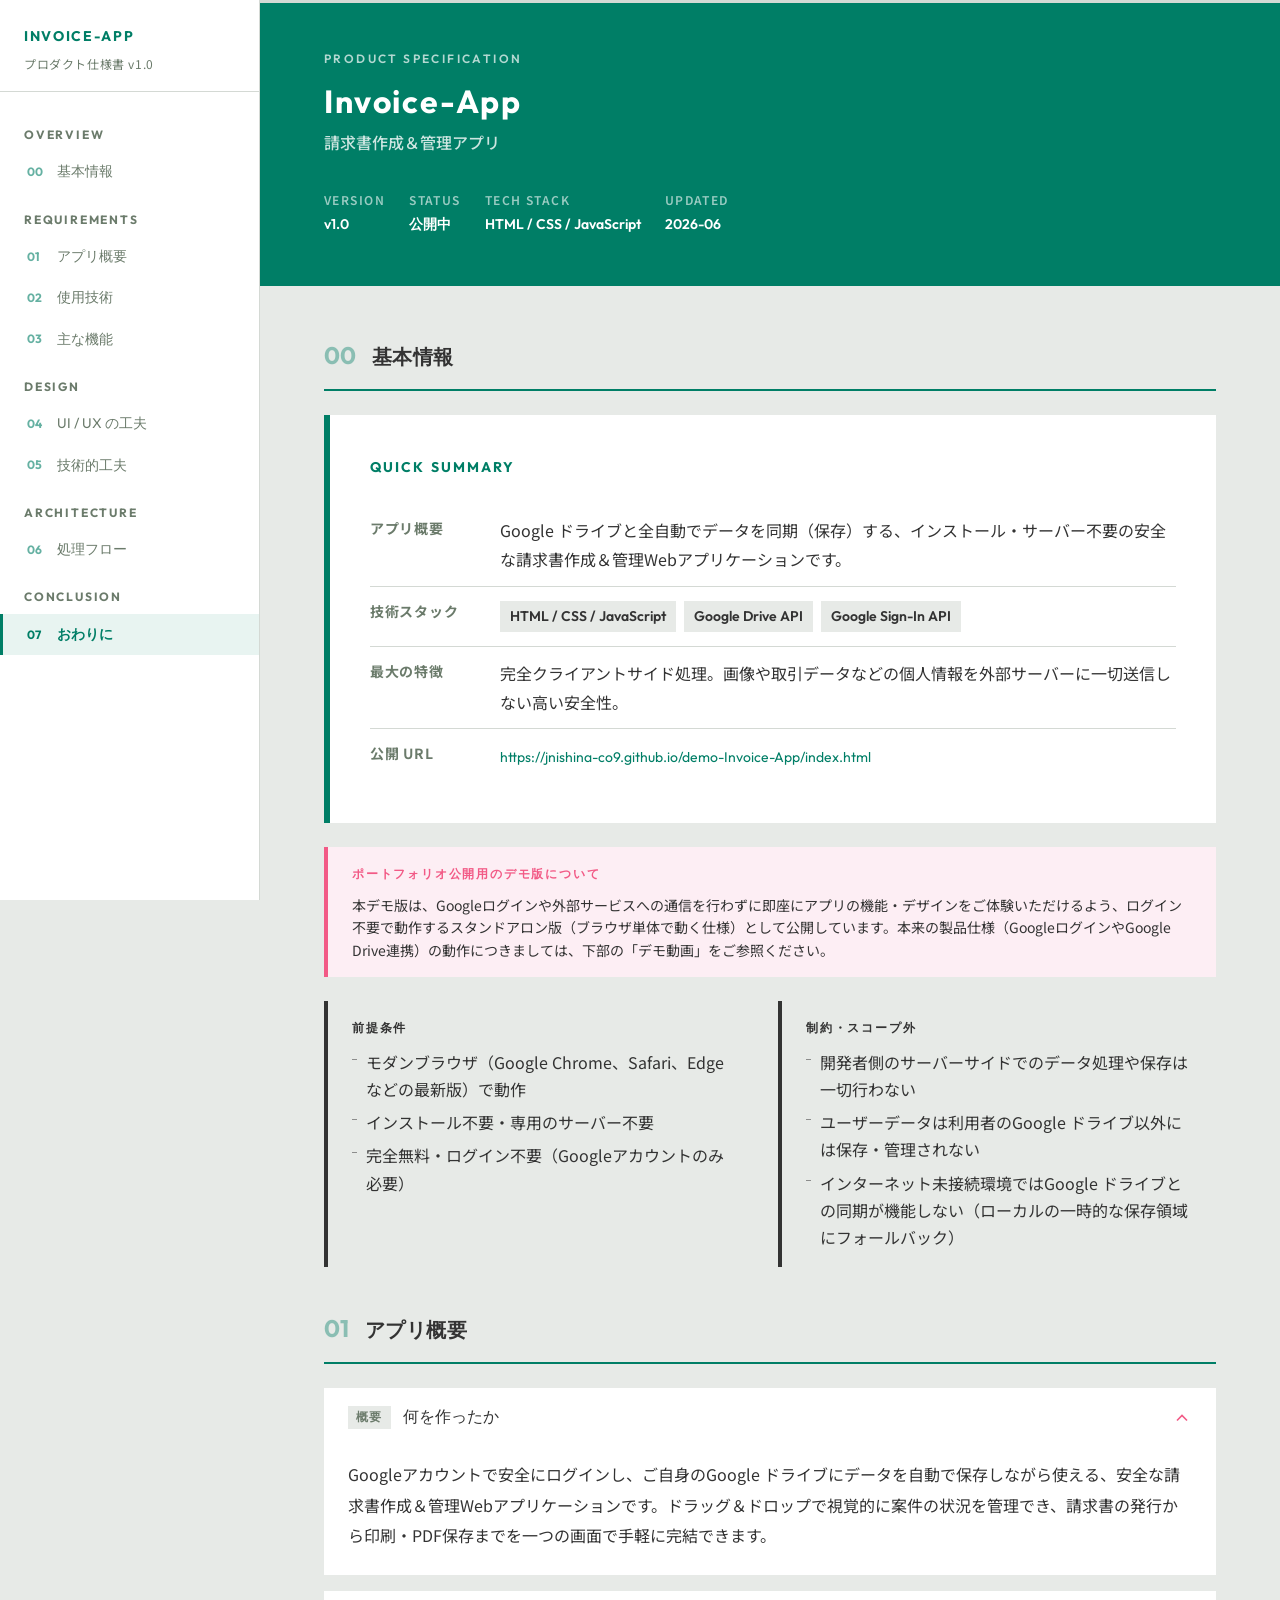
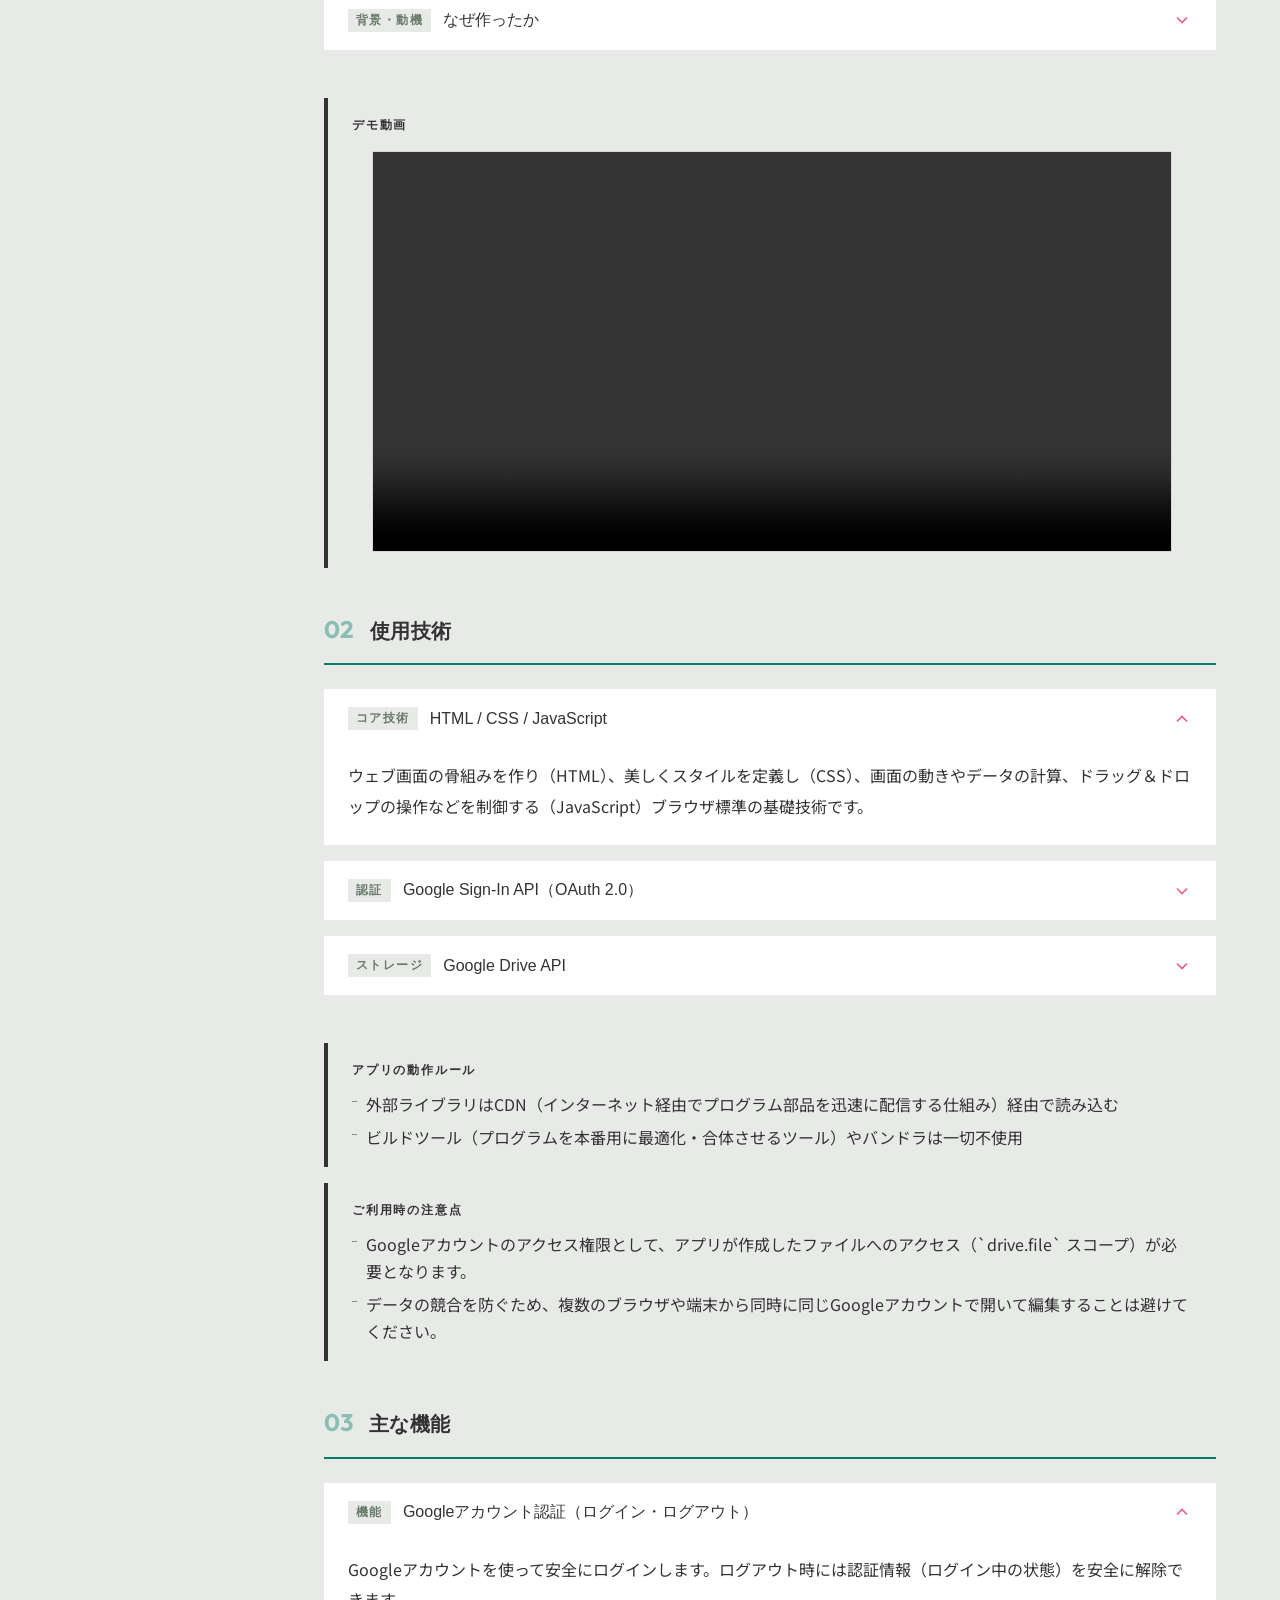
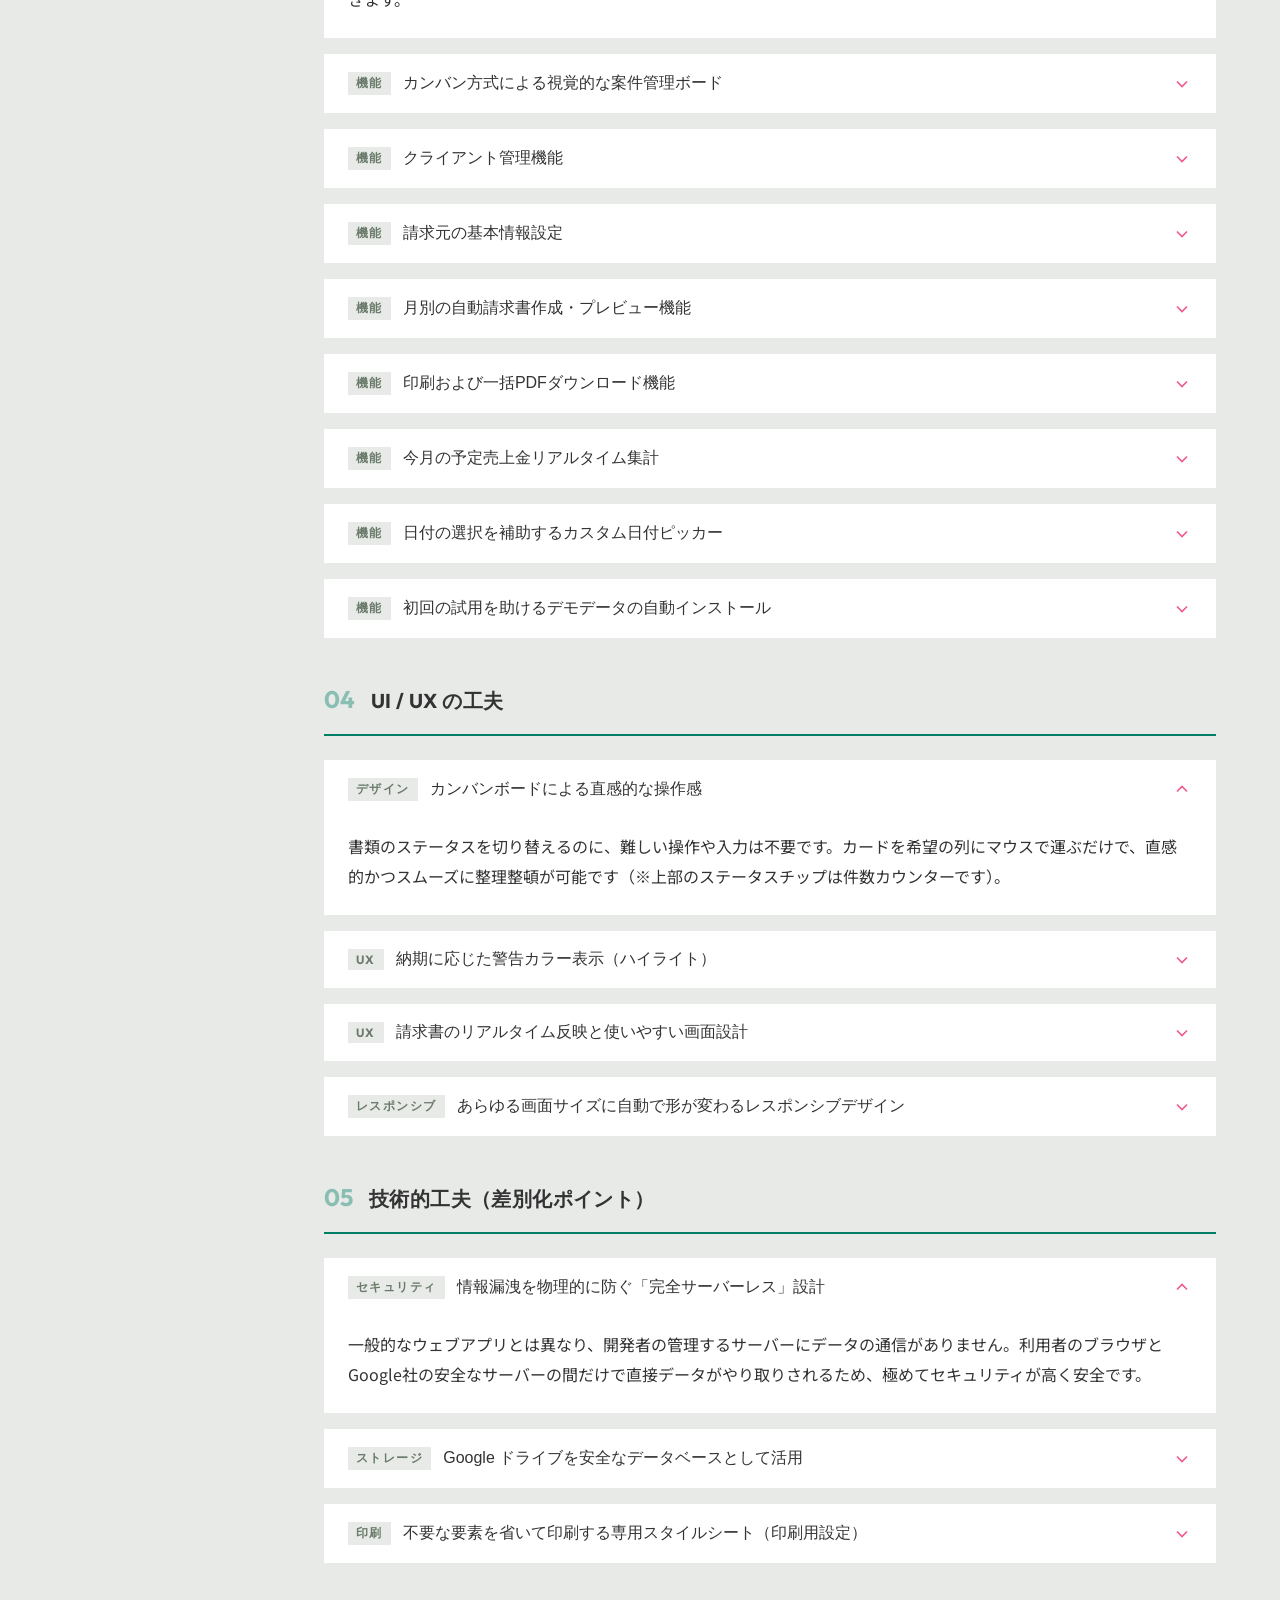
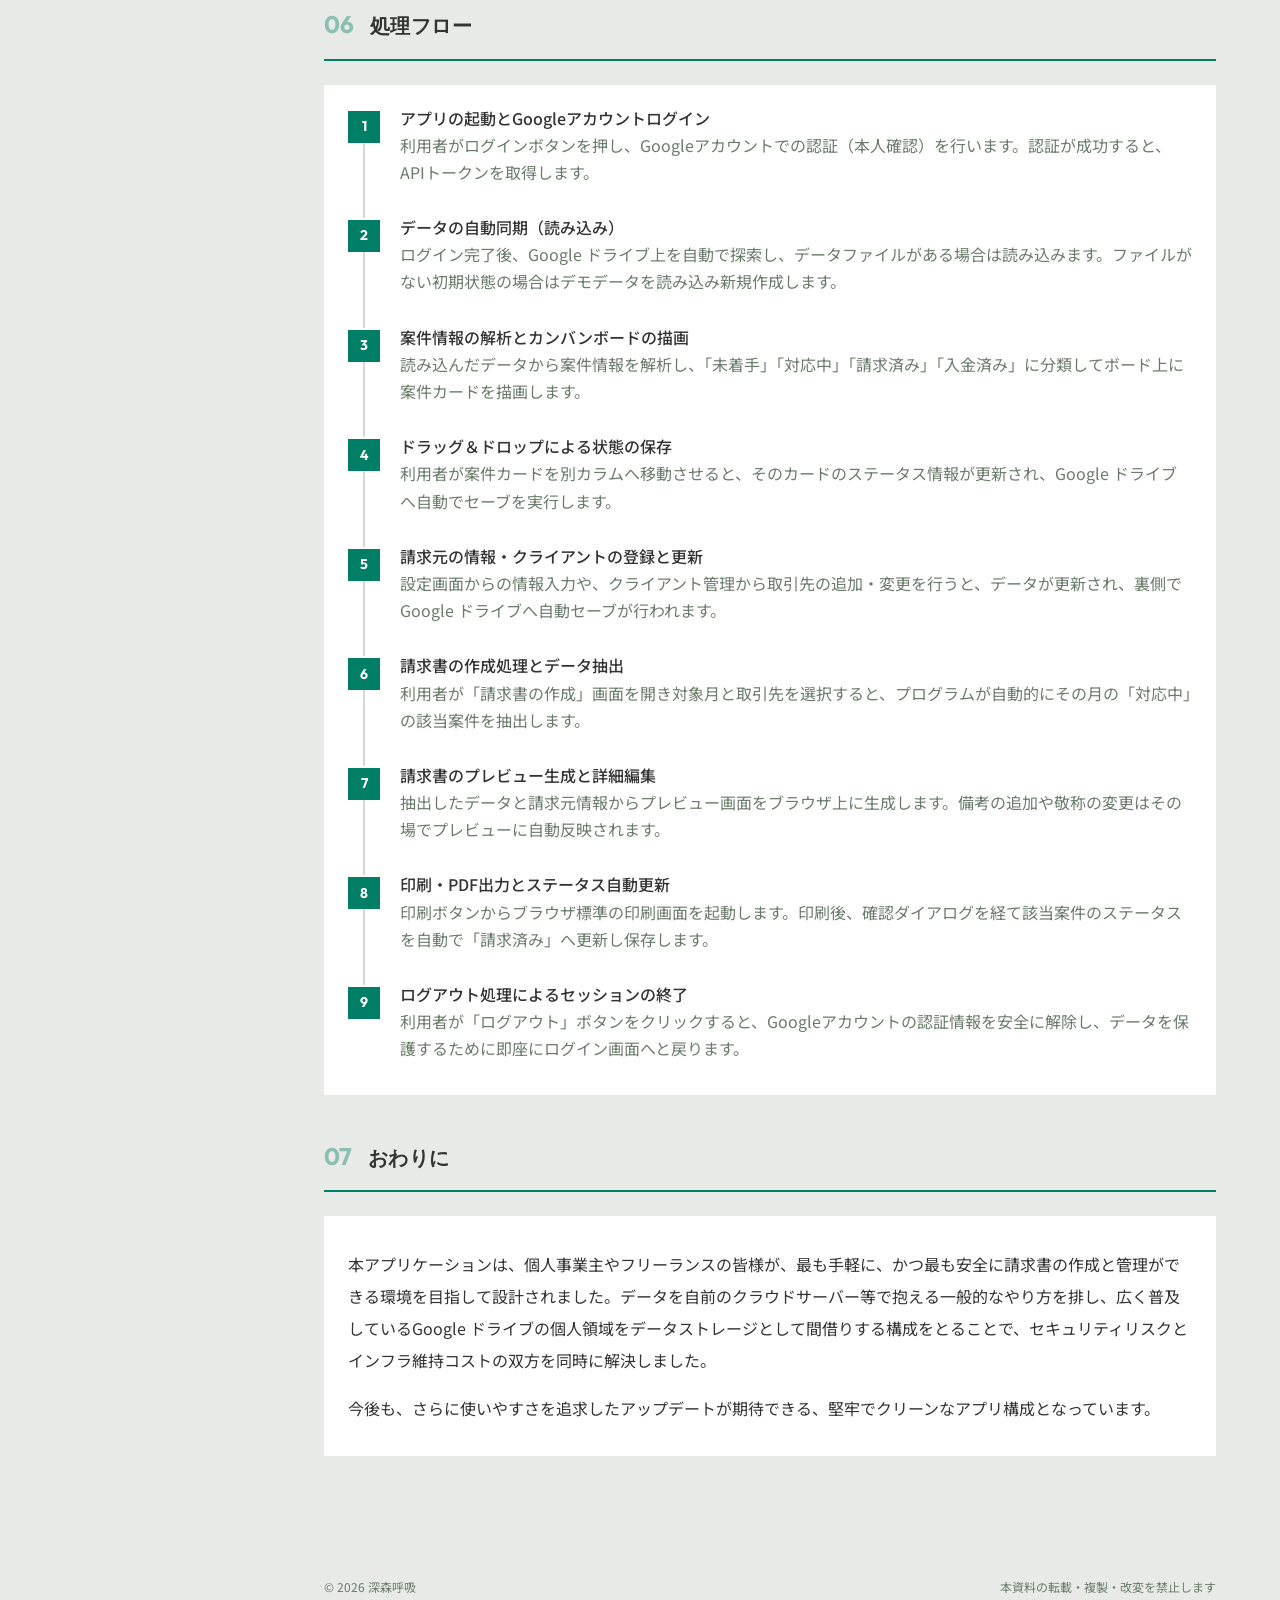
==== commit 8ee0678a: "ファイル内容を更新済み" ====
--- a/spec.html
+++ b/spec.html
@@ -1009,6 +1009,11 @@
             </table>
           </div>
 
+          <div class="spec-block" style="border-left-color: var(--color-accent); background: var(--color-accent-light); margin-top: -24px; margin-bottom: 24px;">
+            <div class="spec-block__label" style="color: var(--color-accent);">ポートフォリオ公開用のデモ版について</div>
+            <p style="font-size: 14px; line-height: 1.6; color: var(--color-text); padding: 0; margin: 0;">本デモ版は、Googleログインや外部サービスへの通信を行わずに即座にアプリの機能・デザインをご体験いただけるよう、ログイン不要で動作するスタンドアロン版（ブラウザ単体で動く仕様）として公開しています。本来の製品仕様（GoogleログインやGoogle Drive連携）の動作につきましては、下部の「デモ動画」をご参照ください。</p>
+          </div>
+
           <div class="block-grid">
             <div class="spec-block spec-block--premise">
               <div class="spec-block__label">前提条件</div>
